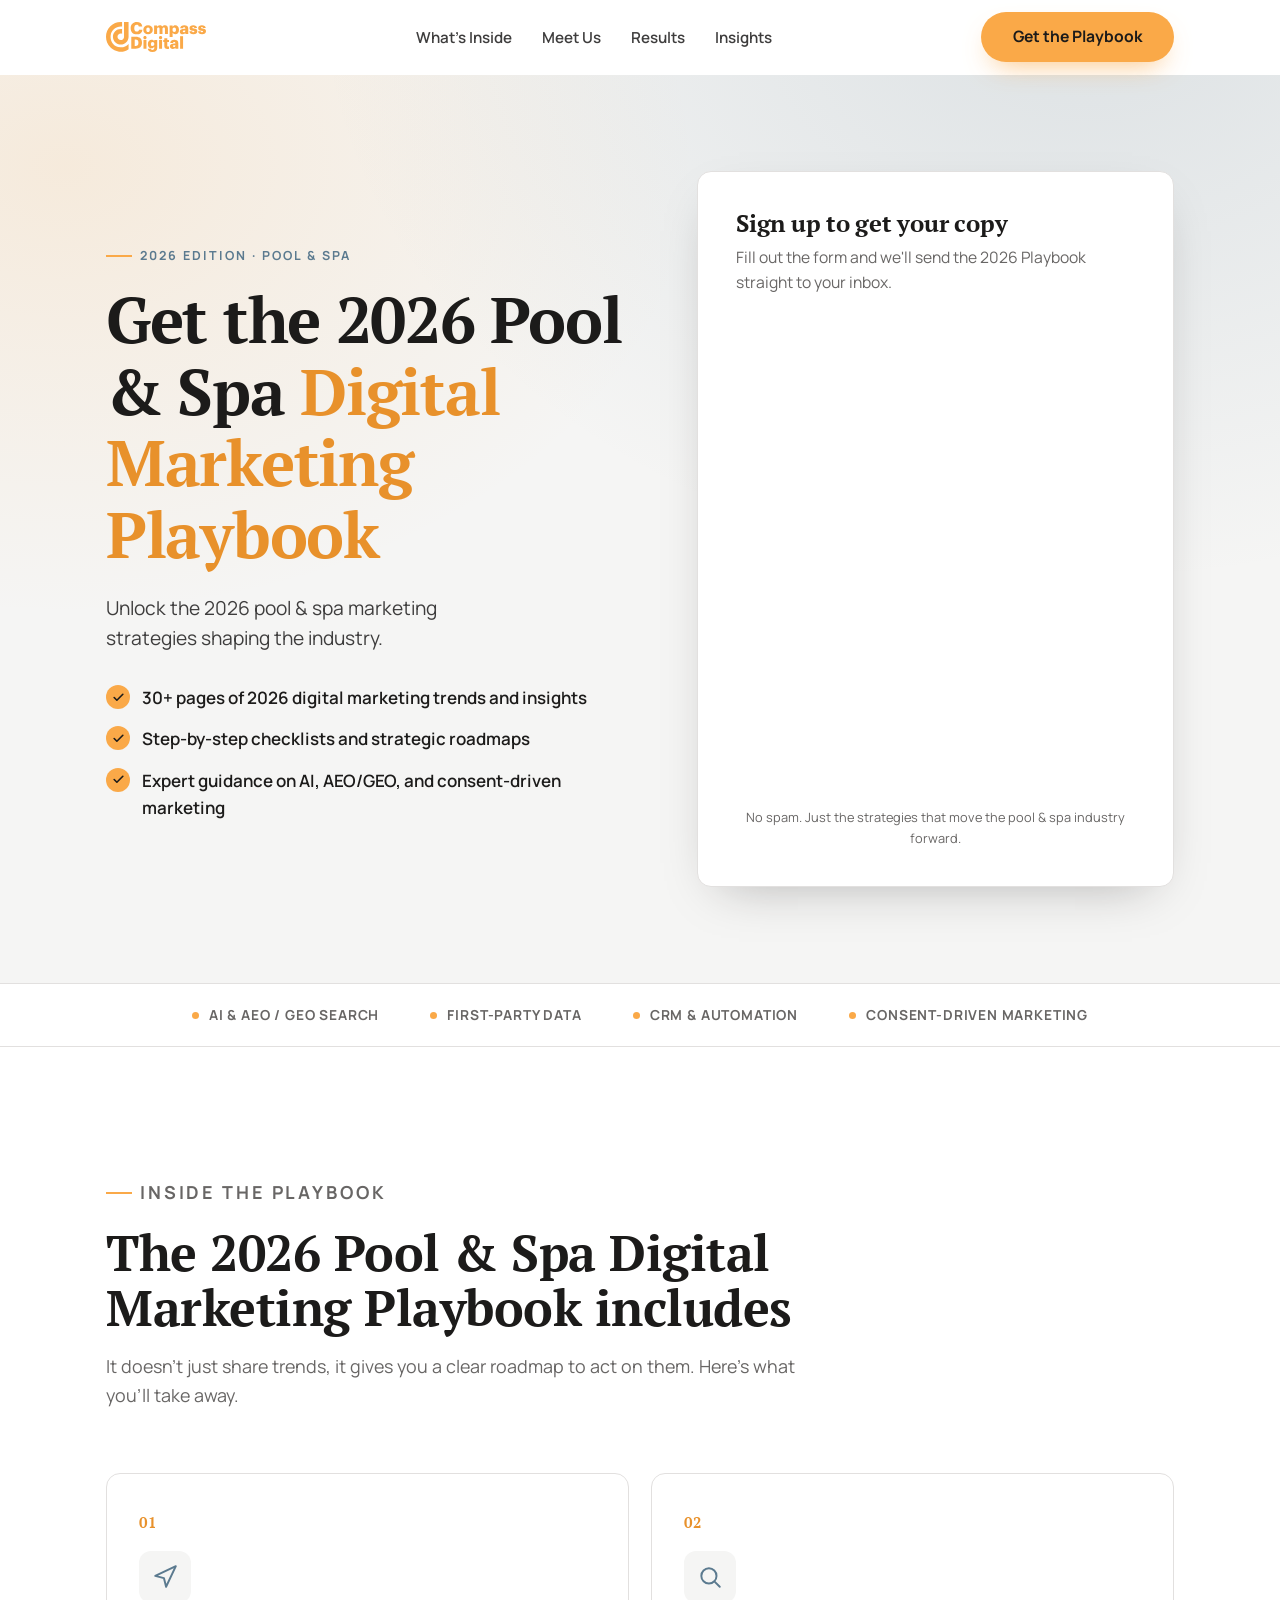
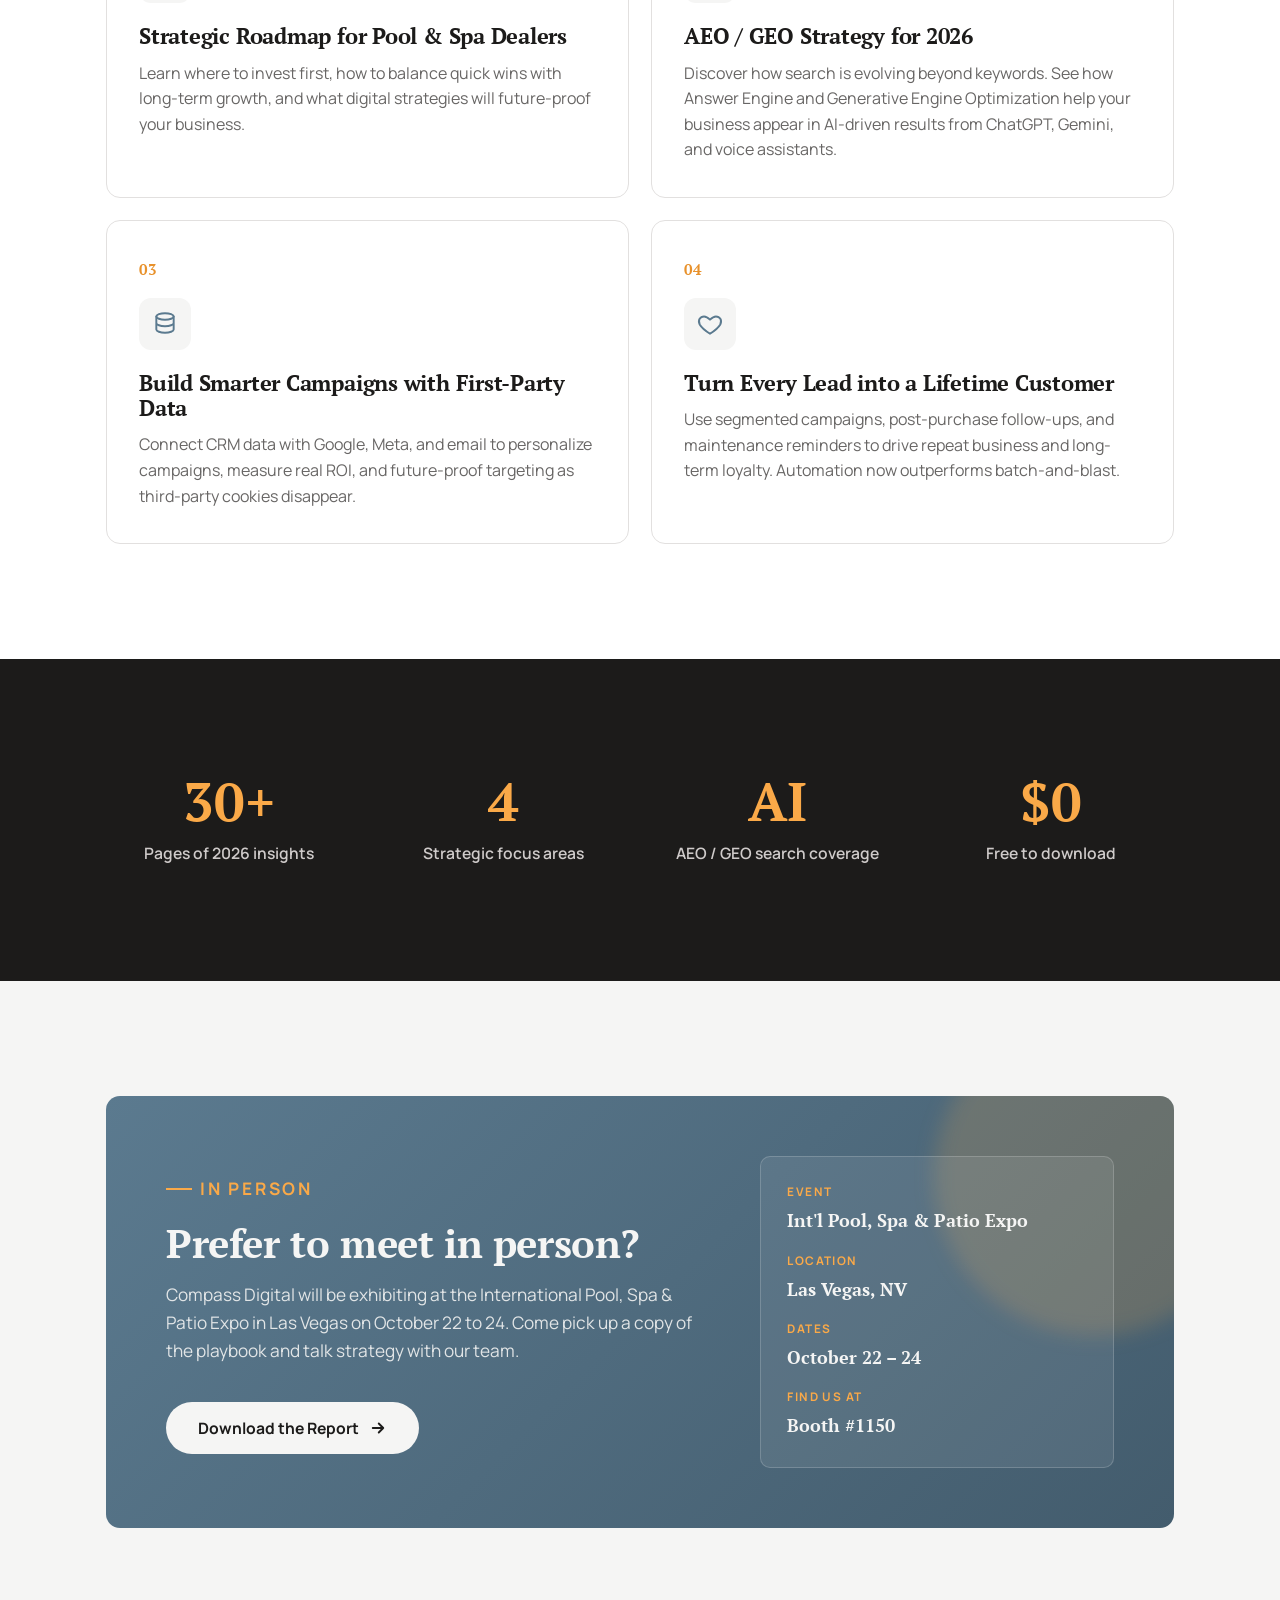
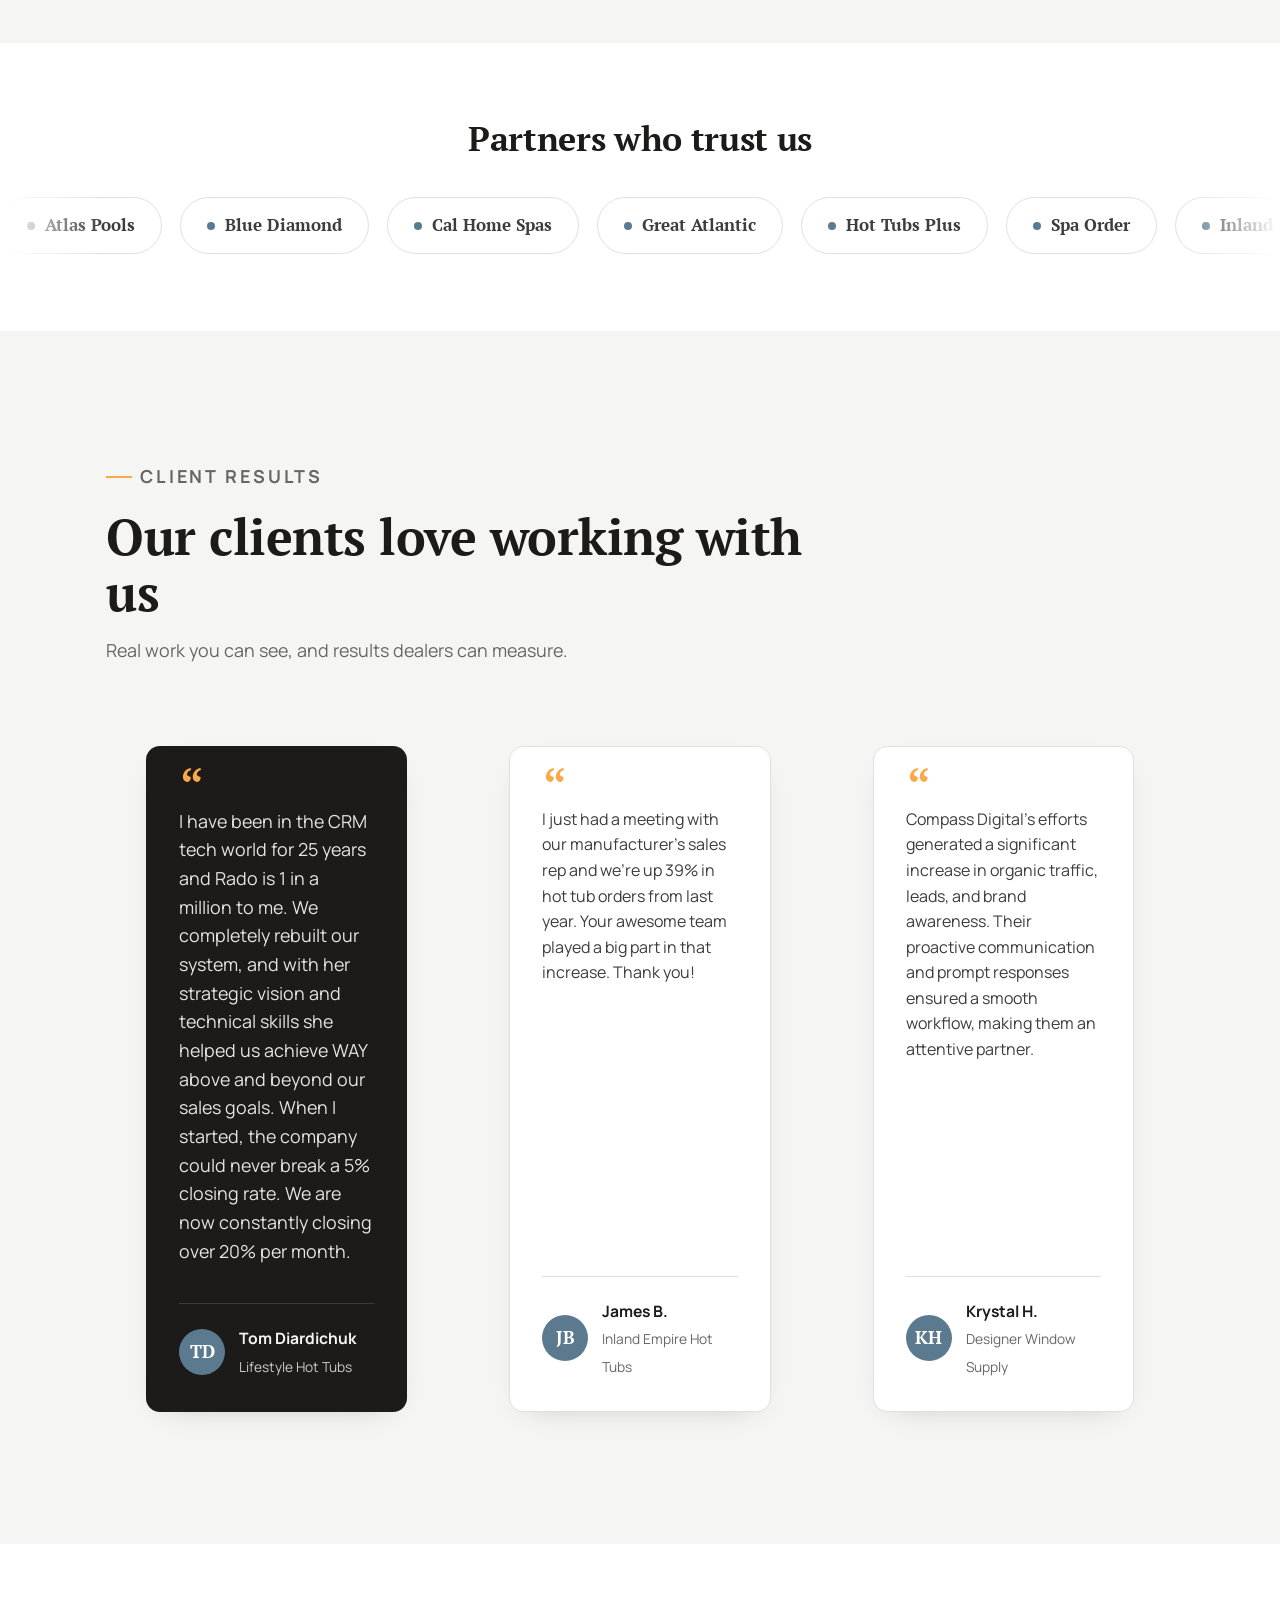
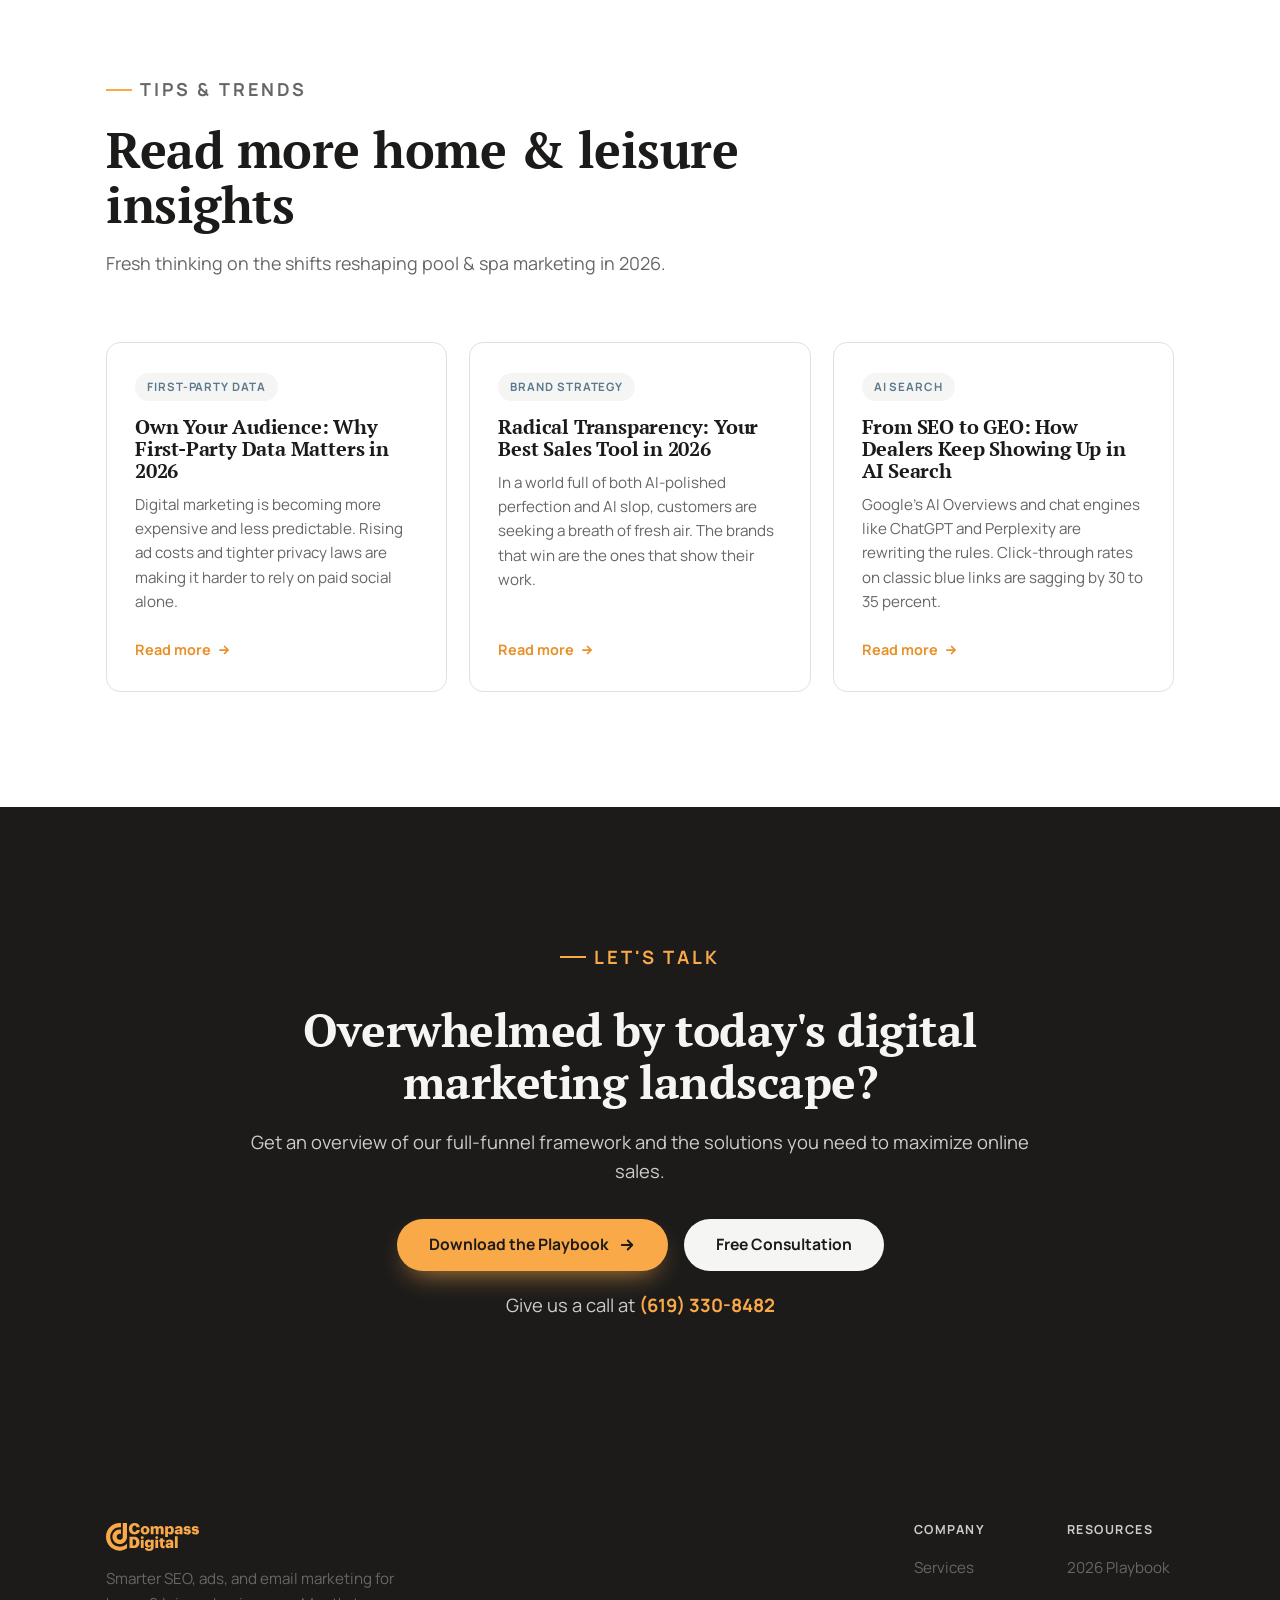
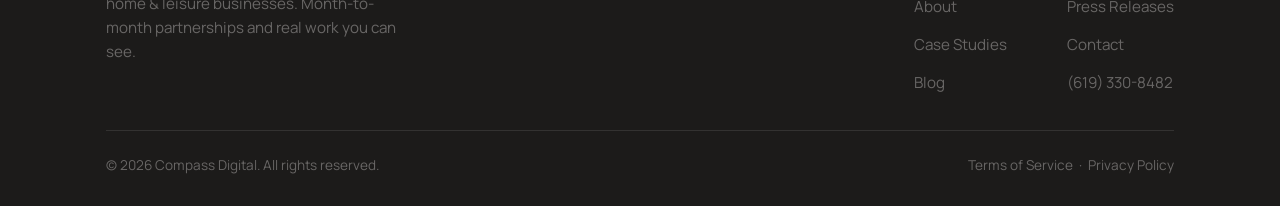
==== public/index.html @ 9ad9f1e6 "Configure Cloudflare Workers deploy" ====
<!DOCTYPE html>
<html lang="en">
<head>
  <meta charset="UTF-8" />
  <meta name="viewport" content="width=device-width, initial-scale=1.0" />
  <title>2026 Pool &amp; Spa Digital Marketing Playbook | Compass Digital</title>
  <meta name="description" content="Get the 2026 Pool & Spa Digital Marketing Playbook from Compass Digital. 30+ pages on AI search (AEO/GEO), first-party data, CRM automation, and the strategies shaping the industry." />
  <meta name="theme-color" content="#faa948" />

  <!-- Open Graph -->
  <meta property="og:type" content="website" />
  <meta property="og:title" content="2026 Pool & Spa Digital Marketing Playbook | Compass Digital" />
  <meta property="og:description" content="Unlock the 2026 pool & spa marketing strategies shaping the industry. 30+ pages of trends, checklists, and roadmaps." />
  <meta property="og:image" content="assets/img/favicon.png" />

  <link rel="icon" type="image/png" href="assets/img/favicon.png" />

  <!-- Fonts (matches getcompassdigital.com) -->
  <link rel="preconnect" href="https://fonts.googleapis.com" />
  <link rel="preconnect" href="https://fonts.gstatic.com" crossorigin />
  <link href="https://fonts.googleapis.com/css2?family=Manrope:wght@400;600;700&family=PT+Serif:wght@400;700&display=swap" rel="stylesheet" />

  <link rel="stylesheet" href="assets/css/styles.css" />
</head>
<body>
  <!-- ============ HEADER ============ -->
  <header class="site-header" id="siteHeader">
    <div class="container">
      <nav class="nav" id="nav">
        <a class="nav__logo" href="https://getcompassdigital.com/" aria-label="Compass Digital home">
          <img src="assets/img/logo_gold.svg" alt="Compass Digital" />
        </a>
        <ul class="nav__links">
          <li><a href="#inside">What's Inside</a></li>
          <li><a href="#expo">Meet Us</a></li>
          <li><a href="#results">Results</a></li>
          <li><a href="#insights">Insights</a></li>
        </ul>
        <div class="nav__cta">
          <a href="#playbookSignup" class="btn btn--primary">Get the Playbook</a>
          <button class="nav__toggle" id="navToggle" aria-label="Toggle menu" aria-expanded="false">
            <span></span><span></span><span></span>
          </button>
        </div>
      </nav>
    </div>
  </header>

  <main>
    <!-- ============ HERO ============ -->
    <section class="hero" id="get">
      <div class="container">
        <div class="hero__grid">
          <div class="hero__copy reveal">
            <p class="eyebrow">2026 Edition &middot; Pool &amp; Spa</p>
            <h1>Get the 2026 Pool &amp; Spa <span class="accent">Digital Marketing Playbook</span></h1>
            <p class="hero__lead">Unlock the 2026 pool &amp; spa marketing strategies shaping the industry.</p>
            <ul class="hero__features">
              <li>
                <span class="tick" aria-hidden="true">
                  <svg viewBox="0 0 24 24" fill="none" stroke="currentColor" stroke-width="3" stroke-linecap="round" stroke-linejoin="round"><path d="M20 6 9 17l-5-5"/></svg>
                </span>
                <span>30+ pages of 2026 digital marketing trends and insights</span>
              </li>
              <li>
                <span class="tick" aria-hidden="true">
                  <svg viewBox="0 0 24 24" fill="none" stroke="currentColor" stroke-width="3" stroke-linecap="round" stroke-linejoin="round"><path d="M20 6 9 17l-5-5"/></svg>
                </span>
                <span>Step-by-step checklists and strategic roadmaps</span>
              </li>
              <li>
                <span class="tick" aria-hidden="true">
                  <svg viewBox="0 0 24 24" fill="none" stroke="currentColor" stroke-width="3" stroke-linecap="round" stroke-linejoin="round"><path d="M20 6 9 17l-5-5"/></svg>
                </span>
                <span>Expert guidance on AI, AEO/GEO, and consent-driven marketing</span>
              </li>
            </ul>
            <div class="hero__actions">
              <a href="#playbookSignup" class="btn btn--primary">
                Get the Free Playbook
                <svg width="18" height="18" viewBox="0 0 24 24" fill="none" stroke="currentColor" stroke-width="2.5" stroke-linecap="round" stroke-linejoin="round"><path d="M5 12h14M13 6l6 6-6 6"/></svg>
              </a>
              <span>Free download &middot; 30+ pages</span>
            </div>
          </div>

          <!-- Form card -->
          <div class="form-card reveal" id="playbookSignup">
            <div class="form-body">
              <div class="form-card__head">
                <h2>Sign up to get your copy</h2>
                <p>Fill out the form and we'll send the 2026 Playbook straight to your inbox.</p>
              </div>
              <div class="playbook-form-embed">
                <iframe
                  class="playbook-form-frame"
                  src="https://getcompassdigital.com/playbook-form/?nowprocket=1"
                  title="Access the 2026 Pool and Spa Digital Marketing Playbook"
                  loading="lazy"
                  referrerpolicy="strict-origin-when-cross-origin"
                ></iframe>
                <p class="form-note">No spam. Just the strategies that move the pool &amp; spa industry forward.</p>
              </div>
            </div>
          </div>
        </div>
      </div>
    </section>

    <!-- ============ TRUST BAR ============ -->
    <div class="trustbar">
      <div class="container">
        <div class="trustbar__inner">
          <span><i class="dot"></i> AI &amp; AEO / GEO Search</span>
          <span><i class="dot"></i> First-Party Data</span>
          <span><i class="dot"></i> CRM &amp; Automation</span>
          <span><i class="dot"></i> Consent-Driven Marketing</span>
        </div>
      </div>
    </div>

    <!-- ============ WHAT'S INSIDE ============ -->
    <section class="section" id="inside">
      <div class="container">
        <div class="section-head reveal">
          <p class="eyebrow">Inside the Playbook</p>
          <h2>The 2026 Pool &amp; Spa Digital Marketing Playbook includes</h2>
          <p>It doesn't just share trends, it gives you a clear roadmap to act on them. Here's what you'll take away.</p>
        </div>

        <div class="cards">
          <article class="card reveal">
            <span class="card__num">01</span>
            <div class="card__icon" aria-hidden="true">
              <svg viewBox="0 0 24 24" fill="none" stroke="currentColor" stroke-width="1.8" stroke-linecap="round" stroke-linejoin="round"><path d="M3 11l19-9-9 19-2-8-8-2z"/></svg>
            </div>
            <h3>Strategic Roadmap for Pool &amp; Spa Dealers</h3>
            <p>Learn where to invest first, how to balance quick wins with long-term growth, and what digital strategies will future-proof your business.</p>
          </article>

          <article class="card reveal">
            <span class="card__num">02</span>
            <div class="card__icon" aria-hidden="true">
              <svg viewBox="0 0 24 24" fill="none" stroke="currentColor" stroke-width="1.8" stroke-linecap="round" stroke-linejoin="round"><circle cx="11" cy="11" r="7"/><path d="M21 21l-4.3-4.3"/></svg>
            </div>
            <h3>AEO / GEO Strategy for 2026</h3>
            <p>Discover how search is evolving beyond keywords. See how Answer Engine and Generative Engine Optimization help your business appear in AI-driven results from ChatGPT, Gemini, and voice assistants.</p>
          </article>

          <article class="card reveal">
            <span class="card__num">03</span>
            <div class="card__icon" aria-hidden="true">
              <svg viewBox="0 0 24 24" fill="none" stroke="currentColor" stroke-width="1.8" stroke-linecap="round" stroke-linejoin="round"><ellipse cx="12" cy="5" rx="8" ry="3"/><path d="M4 5v6c0 1.7 3.6 3 8 3s8-1.3 8-3V5M4 11v6c0 1.7 3.6 3 8 3s8-1.3 8-3v-6"/></svg>
            </div>
            <h3>Build Smarter Campaigns with First-Party Data</h3>
            <p>Connect CRM data with Google, Meta, and email to personalize campaigns, measure real ROI, and future-proof targeting as third-party cookies disappear.</p>
          </article>

          <article class="card reveal">
            <span class="card__num">04</span>
            <div class="card__icon" aria-hidden="true">
              <svg viewBox="0 0 24 24" fill="none" stroke="currentColor" stroke-width="1.8" stroke-linecap="round" stroke-linejoin="round"><path d="M12 21s-7-4.3-9.5-8.5C.5 8.5 3 5 6.5 5 9 5 12 8 12 8s3-3 5.5-3C21 5 23.5 8.5 21.5 12.5 19 16.7 12 21 12 21z"/></svg>
            </div>
            <h3>Turn Every Lead into a Lifetime Customer</h3>
            <p>Use segmented campaigns, post-purchase follow-ups, and maintenance reminders to drive repeat business and long-term loyalty. Automation now outperforms batch-and-blast.</p>
          </article>
        </div>
      </div>
    </section>

    <!-- ============ STATS ============ -->
    <section class="section section--ink">
      <div class="container">
        <div class="stats">
          <div class="stat reveal">
            <div class="stat__num">30+</div>
            <div class="stat__label">Pages of 2026 insights</div>
          </div>
          <div class="stat reveal">
            <div class="stat__num">4</div>
            <div class="stat__label">Strategic focus areas</div>
          </div>
          <div class="stat reveal">
            <div class="stat__num">AI</div>
            <div class="stat__label">AEO / GEO search coverage</div>
          </div>
          <div class="stat reveal">
            <div class="stat__num">$0</div>
            <div class="stat__label">Free to download</div>
          </div>
        </div>
      </div>
    </section>

    <!-- ============ EXPO / MEET IN PERSON ============ -->
    <section class="section section--cream" id="expo">
      <div class="container">
        <div class="expo reveal">
          <div class="expo__body">
            <p class="eyebrow" style="color: var(--orange);">In Person</p>
            <h2>Prefer to meet in person?</h2>
            <p>Compass Digital will be exhibiting at the International Pool, Spa &amp; Patio Expo in Las Vegas on October 22 to 24. Come pick up a copy of the playbook and talk strategy with our team.</p>
            <a href="#playbookSignup" class="btn btn--light" style="margin-top: 22px;">
              Download the Report
              <svg width="18" height="18" viewBox="0 0 24 24" fill="none" stroke="currentColor" stroke-width="2.5" stroke-linecap="round" stroke-linejoin="round"><path d="M5 12h14M13 6l6 6-6 6"/></svg>
            </a>
          </div>
          <div class="expo__meta">
            <dl>
              <div>
                <dt>Event</dt>
                <dd>Int'l Pool, Spa &amp; Patio Expo</dd>
              </div>
              <div>
                <dt>Location</dt>
                <dd>Las Vegas, NV</dd>
              </div>
              <div>
                <dt>Dates</dt>
                <dd>October 22 &ndash; 24</dd>
              </div>
              <div>
                <dt>Find us at</dt>
                <dd>Booth #1150</dd>
              </div>
            </dl>
          </div>
        </div>
      </div>
    </section>

    <!-- ============ PARTNERS ============ -->
    <section class="section" style="padding-block: clamp(48px, 6vw, 80px);">
      <div class="container">
        <div class="section-head reveal" style="text-align:center; margin-inline:auto; margin-bottom: 40px;">
          <h2 style="font-size: clamp(1.5rem, 3vw, 2.1rem);">Partners who trust us</h2>
        </div>
      </div>
      <div class="marquee reveal" aria-label="Partner companies">
        <div class="marquee__track">
          <!-- set 1 -->
          <span class="chip"><i class="dot"></i>Atlas Pools</span>
          <span class="chip"><i class="dot"></i>Blue Diamond</span>
          <span class="chip"><i class="dot"></i>Cal Home Spas</span>
          <span class="chip"><i class="dot"></i>Great Atlantic</span>
          <span class="chip"><i class="dot"></i>Hot Tubs Plus</span>
          <span class="chip"><i class="dot"></i>Spa Order</span>
          <span class="chip"><i class="dot"></i>Inland Empire Hot Tubs</span>
          <span class="chip"><i class="dot"></i>Viking Spas</span>
          <span class="chip"><i class="dot"></i>Lifestyle Hot Tubs</span>
          <span class="chip"><i class="dot"></i>Designer Window Supply</span>
          <!-- set 2 (duplicate for seamless loop) -->
          <span class="chip" aria-hidden="true"><i class="dot"></i>Atlas Pools</span>
          <span class="chip" aria-hidden="true"><i class="dot"></i>Blue Diamond</span>
          <span class="chip" aria-hidden="true"><i class="dot"></i>Cal Home Spas</span>
          <span class="chip" aria-hidden="true"><i class="dot"></i>Great Atlantic</span>
          <span class="chip" aria-hidden="true"><i class="dot"></i>Hot Tubs Plus</span>
          <span class="chip" aria-hidden="true"><i class="dot"></i>Spa Order</span>
          <span class="chip" aria-hidden="true"><i class="dot"></i>Inland Empire Hot Tubs</span>
          <span class="chip" aria-hidden="true"><i class="dot"></i>Viking Spas</span>
          <span class="chip" aria-hidden="true"><i class="dot"></i>Lifestyle Hot Tubs</span>
          <span class="chip" aria-hidden="true"><i class="dot"></i>Designer Window Supply</span>
        </div>
      </div>
    </section>

    <!-- ============ TESTIMONIALS ============ -->
    <section class="section section--cream" id="results">
      <div class="container">
        <div class="section-head reveal">
          <p class="eyebrow">Client Results</p>
          <h2>Our clients love working with us</h2>
          <p>Real work you can see, and results dealers can measure.</p>
        </div>

        <div class="quotes">
          <blockquote class="quote quote--feature reveal">
            <div class="quote__mark" aria-hidden="true">&ldquo;</div>
            <p>I have been in the CRM tech world for 25 years and Rado is 1 in a million to me. We completely rebuilt our system, and with her strategic vision and technical skills she helped us achieve WAY above and beyond our sales goals. When I started, the company could never break a 5% closing rate. We are now constantly closing over 20% per month.</p>
            <footer class="quote__who">
              <span class="quote__avatar" aria-hidden="true">TD</span>
              <span>
                <span class="quote__name">Tom Diardichuk</span><br />
                <span class="quote__co">Lifestyle Hot Tubs</span>
              </span>
            </footer>
          </blockquote>

          <blockquote class="quote reveal">
            <div class="quote__mark" aria-hidden="true">&ldquo;</div>
            <p>I just had a meeting with our manufacturer's sales rep and we're up 39% in hot tub orders from last year. Your awesome team played a big part in that increase. Thank you!</p>
            <footer class="quote__who">
              <span class="quote__avatar" aria-hidden="true">JB</span>
              <span>
                <span class="quote__name">James B.</span><br />
                <span class="quote__co">Inland Empire Hot Tubs</span>
              </span>
            </footer>
          </blockquote>

          <blockquote class="quote reveal">
            <div class="quote__mark" aria-hidden="true">&ldquo;</div>
            <p>Compass Digital's efforts generated a significant increase in organic traffic, leads, and brand awareness. Their proactive communication and prompt responses ensured a smooth workflow, making them an attentive partner.</p>
            <footer class="quote__who">
              <span class="quote__avatar" aria-hidden="true">KH</span>
              <span>
                <span class="quote__name">Krystal H.</span><br />
                <span class="quote__co">Designer Window Supply</span>
              </span>
            </footer>
          </blockquote>
        </div>
      </div>
    </section>

    <!-- ============ INSIGHTS / BLOG ============ -->
    <section class="section" id="insights">
      <div class="container">
        <div class="section-head reveal">
          <p class="eyebrow">Tips &amp; Trends</p>
          <h2>Read more home &amp; leisure insights</h2>
          <p>Fresh thinking on the shifts reshaping pool &amp; spa marketing in 2026.</p>
        </div>

        <div class="posts">
          <article class="post reveal">
            <span class="post__tag">First-Party Data</span>
            <h3>Own Your Audience: Why First-Party Data Matters in 2026</h3>
            <p>Digital marketing is becoming more expensive and less predictable. Rising ad costs and tighter privacy laws are making it harder to rely on paid social alone.</p>
            <a href="https://getcompassdigital.com/blog/" class="post__more">Read more <svg width="14" height="14" viewBox="0 0 24 24" fill="none" stroke="currentColor" stroke-width="3" stroke-linecap="round" stroke-linejoin="round"><path d="M5 12h14M13 6l6 6-6 6"/></svg></a>
          </article>

          <article class="post reveal">
            <span class="post__tag">Brand Strategy</span>
            <h3>Radical Transparency: Your Best Sales Tool in 2026</h3>
            <p>In a world full of both AI-polished perfection and AI slop, customers are seeking a breath of fresh air. The brands that win are the ones that show their work.</p>
            <a href="https://getcompassdigital.com/blog/" class="post__more">Read more <svg width="14" height="14" viewBox="0 0 24 24" fill="none" stroke="currentColor" stroke-width="3" stroke-linecap="round" stroke-linejoin="round"><path d="M5 12h14M13 6l6 6-6 6"/></svg></a>
          </article>

          <article class="post reveal">
            <span class="post__tag">AI Search</span>
            <h3>From SEO to GEO: How Dealers Keep Showing Up in AI Search</h3>
            <p>Google's AI Overviews and chat engines like ChatGPT and Perplexity are rewriting the rules. Click-through rates on classic blue links are sagging by 30 to 35 percent.</p>
            <a href="https://getcompassdigital.com/blog/" class="post__more">Read more <svg width="14" height="14" viewBox="0 0 24 24" fill="none" stroke="currentColor" stroke-width="3" stroke-linecap="round" stroke-linejoin="round"><path d="M5 12h14M13 6l6 6-6 6"/></svg></a>
          </article>
        </div>
      </div>
    </section>

    <!-- ============ FINAL CTA ============ -->
    <section class="section section--ink final">
      <div class="container">
        <div class="final__inner reveal">
          <p class="eyebrow" style="justify-content:center;">Let's Talk</p>
          <h2>Overwhelmed by today's digital marketing landscape?</h2>
          <p>Get an overview of our full-funnel framework and the solutions you need to maximize online sales.</p>
          <div class="final__actions">
            <a href="#playbookSignup" class="btn btn--primary">
              Download the Playbook
              <svg width="18" height="18" viewBox="0 0 24 24" fill="none" stroke="currentColor" stroke-width="2.5" stroke-linecap="round" stroke-linejoin="round"><path d="M5 12h14M13 6l6 6-6 6"/></svg>
            </a>
            <a href="https://getcompassdigital.com/contact/" class="btn btn--light">Free Consultation</a>
          </div>
          <p class="final__phone">Give us a call at <a href="tel:6193308482">(619) 330-8482</a></p>
        </div>
      </div>
    </section>
  </main>

  <!-- ============ FOOTER ============ -->
  <footer class="footer">
    <div class="container">
      <div class="footer__top">
        <div class="footer__brand">
          <img src="assets/img/logo_gold.svg" alt="Compass Digital" />
          <p>Smarter SEO, ads, and email marketing for home &amp; leisure businesses. Month-to-month partnerships and real work you can see.</p>
        </div>
        <div class="footer__nav">
          <div class="footer__col">
            <h4>Company</h4>
            <ul>
              <li><a href="https://getcompassdigital.com/services/">Services</a></li>
              <li><a href="https://getcompassdigital.com/about/">About</a></li>
              <li><a href="https://getcompassdigital.com/case-studies/">Case Studies</a></li>
              <li><a href="https://getcompassdigital.com/blog/">Blog</a></li>
            </ul>
          </div>
          <div class="footer__col">
            <h4>Resources</h4>
            <ul>
              <li><a href="#get">2026 Playbook</a></li>
              <li><a href="https://getcompassdigital.com/press-releases/">Press Releases</a></li>
              <li><a href="https://getcompassdigital.com/contact/">Contact</a></li>
              <li><a href="tel:6193308482">(619) 330-8482</a></li>
            </ul>
          </div>
        </div>
      </div>
      <div class="footer__bottom">
        <span>&copy; 2026 Compass Digital. All rights reserved.</span>
        <span>
          <a href="https://getcompassdigital.com/terms-of-service/">Terms of Service</a>
          &nbsp;&middot;&nbsp;
          <a href="https://getcompassdigital.com/privacy-policy/">Privacy Policy</a>
        </span>
      </div>
    </div>
  </footer>

  <a class="mobile-sticky-cta is-hidden" id="mobileStickyCta" href="#playbookSignup" aria-label="Get the free 2026 Pool and Spa Digital Marketing Playbook">
    <span>Get the free playbook</span>
    <small>30+ pages of 2026 insights</small>
  </a>

  <script src="assets/js/main.js"></script>
</body>
</html>
---- public/assets/css/styles.css ----
/* ============================================================
   Compass Digital — 2026 Pool & Spa Digital Marketing Playbook
   Design system mirrors getcompassdigital.com homepage:
   PT Serif headings, Manrope body, brand palette.
   ============================================================ */

:root {
  /* Brand palette */
  --orange: #faa948;
  --orange-dark: #e8912b;
  --slate: #5b7a8f;
  --slate-dark: #435c6d;
  --ink: #1c1b1a;
  --ink-soft: #3e3d3d;
  --muted: #686665;
  --cream: #f5f5f4;
  --gray: #cfcbca;
  --line: #e2e0df;
  --white: #ffffff;

  /* Type */
  --serif: "PT Serif", Georgia, serif;
  --sans: "Manrope", -apple-system, BlinkMacSystemFont, "Segoe UI", sans-serif;

  /* Layout */
  --maxw: 1180px;
  --gutter: clamp(20px, 5vw, 56px);
  --radius: 14px;
  --radius-sm: 10px;
  --shadow: 0 18px 50px -24px rgba(28, 27, 26, 0.35);
  --shadow-soft: 0 10px 30px -20px rgba(28, 27, 26, 0.30);
  --ease: cubic-bezier(0.22, 1, 0.36, 1);
}

*,
*::before,
*::after {
  box-sizing: border-box;
}

html {
  scroll-behavior: smooth;
  -webkit-text-size-adjust: 100%;
}

body {
  margin: 0;
  font-family: var(--sans);
  color: var(--ink);
  background: var(--white);
  line-height: 1.6;
  font-size: 17px;
  -webkit-font-smoothing: antialiased;
  text-rendering: optimizeLegibility;
}

img {
  max-width: 100%;
  display: block;
}

a {
  color: inherit;
  text-decoration: none;
}

h1,
h2,
h3,
h4 {
  font-family: var(--serif);
  font-weight: 700;
  line-height: 1.12;
  margin: 0;
  letter-spacing: -0.01em;
}

p {
  margin: 0 0 1rem;
}

/* ---------- Layout helpers ---------- */
.container {
  width: 100%;
  max-width: var(--maxw);
  margin-inline: auto;
  padding-inline: var(--gutter);
}

.section {
  padding-block: clamp(64px, 9vw, 120px);
}

.section--cream {
  background: var(--cream);
}

.section--ink {
  background: var(--ink);
  color: var(--cream);
}

.eyebrow {
  display: inline-flex;
  align-items: center;
  gap: 8px;
  font-family: var(--sans);
  font-weight: 700;
  font-size: 0.78rem;
  letter-spacing: 0.16em;
  text-transform: uppercase;
  color: var(--slate);
  margin: 0 0 18px;
}

.eyebrow::before {
  content: "";
  width: 26px;
  height: 2px;
  background: var(--orange);
}

.section--ink .eyebrow {
  color: var(--orange);
}

.section-head {
  max-width: 720px;
  margin-bottom: clamp(40px, 5vw, 64px);
}

.section-head h2 {
  font-size: clamp(2rem, 4.2vw, 3.1rem);
}

.section-head p {
  color: var(--muted);
  font-size: 1.12rem;
  margin-top: 16px;
}

.section--ink .section-head p {
  color: var(--gray);
}

/* ---------- Buttons ---------- */
.btn {
  display: inline-flex;
  align-items: center;
  gap: 10px;
  font-family: var(--sans);
  font-weight: 700;
  font-size: 0.98rem;
  padding: 15px 30px;
  border-radius: 999px;
  border: 2px solid transparent;
  cursor: pointer;
  transition: transform 0.25s var(--ease), background 0.25s var(--ease),
    color 0.25s var(--ease), box-shadow 0.25s var(--ease);
  line-height: 1;
}

.btn svg {
  transition: transform 0.25s var(--ease);
}

.btn:hover svg {
  transform: translateX(4px);
}

.btn--primary {
  background: var(--orange);
  color: var(--ink);
  box-shadow: 0 12px 28px -12px rgba(250, 169, 72, 0.8);
}

.btn--primary:hover {
  background: var(--orange-dark);
  transform: translateY(-2px);
}

.btn--ghost {
  background: transparent;
  color: var(--ink);
  border-color: var(--gray);
}

.btn--ghost:hover {
  border-color: var(--ink);
  transform: translateY(-2px);
}

.btn--light {
  background: var(--cream);
  color: var(--ink);
}

.btn--light:hover {
  background: var(--white);
  transform: translateY(-2px);
}

.btn--block {
  width: 100%;
  justify-content: center;
}

/* ---------- Header ---------- */
.site-header {
  position: sticky;
  top: 0;
  z-index: 50;
  background: rgba(255, 255, 255, 0.86);
  backdrop-filter: saturate(180%) blur(12px);
  border-bottom: 1px solid transparent;
  transition: border-color 0.3s var(--ease), box-shadow 0.3s var(--ease);
}

.site-header.is-stuck {
  border-color: var(--line);
  box-shadow: 0 6px 24px -20px rgba(28, 27, 26, 0.5);
}

.nav {
  display: flex;
  align-items: center;
  justify-content: space-between;
  gap: 24px;
  height: 74px;
}

.nav__logo img {
  height: 30px;
  width: auto;
}

.nav__links {
  display: flex;
  align-items: center;
  gap: 30px;
  list-style: none;
  margin: 0;
  padding: 0;
}

.nav__links a {
  font-weight: 600;
  font-size: 0.95rem;
  color: var(--ink-soft);
  transition: color 0.2s var(--ease);
}

.nav__links a:hover {
  color: var(--orange-dark);
}

.nav__cta {
  display: flex;
  align-items: center;
  gap: 14px;
}

.nav__toggle {
  display: none;
  background: none;
  border: 0;
  cursor: pointer;
  padding: 8px;
}

.nav__toggle span {
  display: block;
  width: 24px;
  height: 2px;
  background: var(--ink);
  margin: 5px 0;
  transition: transform 0.3s var(--ease), opacity 0.3s var(--ease);
}

/* ---------- Hero ---------- */
.hero {
  position: relative;
  overflow: hidden;
  background: radial-gradient(
      110% 120% at 85% -10%,
      rgba(91, 122, 143, 0.16),
      transparent 55%
    ),
    radial-gradient(
      90% 90% at 5% 10%,
      rgba(250, 169, 72, 0.14),
      transparent 55%
    ),
    var(--cream);
}

.hero__grid {
  display: grid;
  grid-template-columns: 1.05fr 0.95fr;
  gap: clamp(40px, 5vw, 72px);
  align-items: center;
  padding-block: clamp(56px, 8vw, 96px);
}

.hero h1 {
  font-size: clamp(2.5rem, 5.4vw, 4rem);
  letter-spacing: -0.02em;
}

.hero h1 .accent {
  color: var(--orange-dark);
}

.hero__lead {
  font-size: 1.2rem;
  color: var(--ink-soft);
  max-width: 34ch;
  margin-top: 22px;
}

.hero__features {
  list-style: none;
  margin: 30px 0 0;
  padding: 0;
  display: grid;
  gap: 14px;
}

.hero__features li {
  display: flex;
  align-items: flex-start;
  gap: 12px;
  font-weight: 600;
  color: var(--ink);
}

.hero__features .tick {
  flex: none;
  width: 24px;
  height: 24px;
  border-radius: 50%;
  background: var(--orange);
  color: var(--ink);
  display: grid;
  place-items: center;
  margin-top: 1px;
}

.hero__features .tick svg {
  width: 13px;
  height: 13px;
}

.hero__actions {
  display: none;
}

/* ---------- Form card ---------- */
.form-card {
  scroll-margin-top: 96px;
  background: var(--white);
  border: 1px solid var(--line);
  border-radius: var(--radius);
  padding: clamp(26px, 3vw, 38px);
  box-shadow: var(--shadow);
}

.form-card__head {
  margin-bottom: 22px;
}

.form-card__head h2 {
  font-size: 1.5rem;
}

.form-card__head p {
  color: var(--muted);
  font-size: 0.98rem;
  margin: 8px 0 0;
}

.playbook-form-embed {
  margin-top: 2px;
}

.playbook-form-frame {
  width: 100%;
  height: 480px;
  display: block;
  border: 0;
  background: transparent;
}

.form-note {
  font-size: 0.8rem;
  color: var(--muted);
  margin: 10px 0 0;
  text-align: center;
}

/* ---------- Trust bar ---------- */
.trustbar {
  border-top: 1px solid var(--line);
  border-bottom: 1px solid var(--line);
  background: var(--white);
  padding-block: 20px;
}

.trustbar__inner {
  display: flex;
  align-items: center;
  justify-content: center;
  gap: clamp(20px, 4vw, 54px);
  flex-wrap: wrap;
  font-weight: 700;
  font-size: 0.86rem;
  letter-spacing: 0.06em;
  text-transform: uppercase;
  color: var(--muted);
}

.trustbar__inner span {
  display: inline-flex;
  align-items: center;
  gap: 10px;
}

.trustbar__inner .dot {
  width: 7px;
  height: 7px;
  border-radius: 50%;
  background: var(--orange);
}

/* ---------- Inside cards ---------- */
.cards {
  display: grid;
  grid-template-columns: repeat(2, 1fr);
  gap: 22px;
}

.card {
  position: relative;
  background: var(--white);
  border: 1px solid var(--line);
  border-radius: var(--radius);
  padding: 34px 32px;
  transition: transform 0.3s var(--ease), box-shadow 0.3s var(--ease),
    border-color 0.3s var(--ease);
  overflow: hidden;
}

.card::before {
  content: "";
  position: absolute;
  inset: 0 0 auto 0;
  height: 4px;
  background: linear-gradient(90deg, var(--orange), var(--slate));
  transform: scaleX(0);
  transform-origin: left;
  transition: transform 0.4s var(--ease);
}

.card:hover {
  transform: translateY(-4px);
  box-shadow: var(--shadow);
  border-color: transparent;
}

.card:hover::before {
  transform: scaleX(1);
}

.card__num {
  font-family: var(--serif);
  font-size: 0.95rem;
  font-weight: 700;
  color: var(--orange-dark);
  letter-spacing: 0.05em;
}

.card__icon {
  width: 52px;
  height: 52px;
  border-radius: 12px;
  background: var(--cream);
  color: var(--slate);
  display: grid;
  place-items: center;
  margin: 16px 0 20px;
}

.card__icon svg {
  width: 26px;
  height: 26px;
}

.card h3 {
  font-size: 1.4rem;
  margin-bottom: 12px;
}

.card p {
  color: var(--muted);
  font-size: 1rem;
  margin: 0;
}

/* ---------- Stats ---------- */
.stats {
  display: grid;
  grid-template-columns: repeat(4, 1fr);
  gap: 28px;
  text-align: center;
}

.stat__num {
  font-family: var(--serif);
  font-weight: 700;
  font-size: clamp(2.4rem, 5vw, 3.4rem);
  line-height: 1;
  color: var(--orange);
}

.stat__label {
  margin-top: 12px;
  color: var(--gray);
  font-weight: 600;
  font-size: 0.98rem;
}

/* ---------- Expo / meet section ---------- */
.expo {
  display: grid;
  grid-template-columns: 1.2fr 0.8fr;
  align-items: center;
  gap: clamp(30px, 5vw, 64px);
  background: linear-gradient(135deg, var(--slate), var(--slate-dark));
  color: var(--cream);
  border-radius: var(--radius);
  padding: clamp(34px, 5vw, 60px);
  overflow: hidden;
  position: relative;
}

.expo::after {
  content: "";
  position: absolute;
  right: -80px;
  top: -80px;
  width: 320px;
  height: 320px;
  border-radius: 50%;
  background: rgba(250, 169, 72, 0.18);
  filter: blur(10px);
}

.expo__body {
  position: relative;
  z-index: 1;
}

.expo h2 {
  font-size: clamp(1.7rem, 3.4vw, 2.5rem);
  margin-bottom: 16px;
}

.expo p {
  color: rgba(245, 245, 244, 0.88);
  font-size: 1.08rem;
  max-width: 52ch;
}

.expo__meta {
  position: relative;
  z-index: 1;
  background: rgba(255, 255, 255, 0.08);
  border: 1px solid rgba(255, 255, 255, 0.18);
  border-radius: var(--radius-sm);
  padding: 26px;
}

.expo__meta dl {
  margin: 0;
  display: grid;
  gap: 16px;
}

.expo__meta dt {
  font-size: 0.74rem;
  text-transform: uppercase;
  letter-spacing: 0.12em;
  color: var(--orange);
  font-weight: 700;
}

.expo__meta dd {
  margin: 4px 0 0;
  font-family: var(--serif);
  font-size: 1.15rem;
  font-weight: 700;
}

/* ---------- Partners marquee ---------- */
.marquee {
  overflow: hidden;
  -webkit-mask-image: linear-gradient(
    90deg,
    transparent,
    #000 8%,
    #000 92%,
    transparent
  );
  mask-image: linear-gradient(
    90deg,
    transparent,
    #000 8%,
    #000 92%,
    transparent
  );
}

.marquee__track {
  display: flex;
  gap: 18px;
  width: max-content;
  animation: scroll 42s linear infinite;
}

.marquee:hover .marquee__track {
  animation-play-state: paused;
}

.chip {
  flex: none;
  display: inline-flex;
  align-items: center;
  gap: 10px;
  padding: 14px 26px;
  background: var(--white);
  border: 1px solid var(--line);
  border-radius: 999px;
  font-family: var(--serif);
  font-weight: 700;
  font-size: 1.05rem;
  color: var(--ink-soft);
  white-space: nowrap;
}

.chip .dot {
  width: 8px;
  height: 8px;
  border-radius: 50%;
  background: var(--slate);
}

@keyframes scroll {
  to {
    transform: translateX(calc(-50% - 9px));
  }
}

/* ---------- Testimonials ---------- */
.quotes {
  display: grid;
  grid-template-columns: repeat(3, minmax(0, 1fr));
  gap: 22px;
}

.quote {
  background: var(--white);
  border: 1px solid var(--line);
  border-radius: var(--radius);
  padding: 32px;
  display: flex;
  flex-direction: column;
  box-shadow: var(--shadow-soft);
}

.quote__mark {
  font-family: var(--serif);
  font-size: 3.4rem;
  line-height: 0.5;
  color: var(--orange);
  height: 28px;
}

.quote p {
  color: var(--ink-soft);
  font-size: 1rem;
  flex: 1;
}

.quote--feature {
  background: var(--ink);
  color: var(--cream);
  border-color: transparent;
}

.quote--feature p {
  color: rgba(245, 245, 244, 0.92);
  font-size: 1.12rem;
}

.quote__who {
  display: flex;
  align-items: center;
  gap: 14px;
  margin-top: 22px;
  padding-top: 20px;
  border-top: 1px solid var(--line);
}

.quote--feature .quote__who {
  border-top-color: rgba(255, 255, 255, 0.14);
}

.quote__avatar {
  flex: none;
  width: 46px;
  height: 46px;
  border-radius: 50%;
  background: var(--slate);
  color: var(--white);
  display: grid;
  place-items: center;
  font-family: var(--serif);
  font-weight: 700;
  font-size: 1.1rem;
}

.quote__name {
  font-weight: 700;
  font-size: 0.98rem;
}

.quote__co {
  font-size: 0.86rem;
  color: var(--muted);
}

.quote--feature .quote__co {
  color: var(--gray);
}

/* ---------- Blog ---------- */
.posts {
  display: grid;
  grid-template-columns: repeat(3, 1fr);
  gap: 22px;
}

.post {
  background: var(--white);
  border: 1px solid var(--line);
  border-radius: var(--radius);
  padding: 30px 28px;
  transition: transform 0.3s var(--ease), box-shadow 0.3s var(--ease);
  display: flex;
  flex-direction: column;
}

.post:hover {
  transform: translateY(-4px);
  box-shadow: var(--shadow);
}

.post__tag {
  align-self: flex-start;
  font-size: 0.72rem;
  font-weight: 700;
  letter-spacing: 0.08em;
  text-transform: uppercase;
  color: var(--slate);
  background: var(--cream);
  padding: 5px 12px;
  border-radius: 999px;
  margin-bottom: 16px;
}

.post h3 {
  font-size: 1.22rem;
  margin-bottom: 10px;
}

.post p {
  color: var(--muted);
  font-size: 0.95rem;
  flex: 1;
}

.post__more {
  font-weight: 700;
  color: var(--orange-dark);
  font-size: 0.9rem;
  display: inline-flex;
  align-items: center;
  gap: 6px;
  margin-top: 8px;
}

.post__more svg {
  transition: transform 0.25s var(--ease);
}

.post:hover .post__more svg {
  transform: translateX(4px);
}

/* ---------- Final CTA ---------- */
.final {
  text-align: center;
}

.final__inner {
  max-width: 800px;
  margin-inline: auto;
}

.final h2 {
  font-size: clamp(1.8rem, 4vw, 2.9rem);
}

.final p {
  color: var(--gray);
  font-size: 1.15rem;
  margin: 20px 0 32px;
}

.final__actions {
  display: flex;
  gap: 16px;
  justify-content: center;
  flex-wrap: wrap;
}

.final__phone {
  margin-top: 26px;
  color: var(--gray);
  font-size: 0.98rem;
}

.final__phone a {
  color: var(--orange);
  font-weight: 700;
}

/* ---------- Footer ---------- */
.footer {
  background: var(--ink);
  color: var(--gray);
  padding-block: 56px 30px;
}

.footer__top {
  display: flex;
  justify-content: space-between;
  align-items: flex-start;
  gap: 40px;
  flex-wrap: wrap;
  padding-bottom: 34px;
  border-bottom: 1px solid rgba(255, 255, 255, 0.1);
}

.footer__brand img {
  height: 28px;
  margin-bottom: 16px;
}

.footer__brand p {
  max-width: 34ch;
  font-size: 0.95rem;
  color: var(--muted);
}

.footer__nav {
  display: flex;
  gap: 60px;
  flex-wrap: wrap;
}

.footer__col h4 {
  font-family: var(--sans);
  font-size: 0.78rem;
  letter-spacing: 0.12em;
  text-transform: uppercase;
  color: var(--gray);
  margin-bottom: 16px;
}

.footer__col ul {
  list-style: none;
  margin: 0;
  padding: 0;
  display: grid;
  gap: 11px;
}

.footer__col a {
  color: var(--muted);
  font-size: 0.95rem;
  transition: color 0.2s var(--ease);
}

.footer__col a:hover {
  color: var(--orange);
}

.footer__bottom {
  display: flex;
  justify-content: space-between;
  align-items: center;
  gap: 16px;
  flex-wrap: wrap;
  padding-top: 24px;
  font-size: 0.85rem;
  color: var(--muted);
}

.footer__bottom a {
  color: var(--muted);
}

.footer__bottom a:hover {
  color: var(--gray);
}

/* ---------- Mobile sticky CTA ---------- */
.mobile-sticky-cta {
  display: none;
}

/* ---------- Reveal on scroll ---------- */
.reveal {
  opacity: 0;
  transform: translateY(26px);
  transition: opacity 0.7s var(--ease), transform 0.7s var(--ease);
}

.reveal.is-visible {
  opacity: 1;
  transform: none;
}

@media (prefers-reduced-motion: reduce) {
  .reveal {
    opacity: 1;
    transform: none;
    transition: none;
  }
  .marquee__track {
    animation: none;
  }
  html {
    scroll-behavior: auto;
  }
}

/* ---------- Responsive ---------- */
@media (max-width: 960px) {
  .hero__grid {
    grid-template-columns: 1fr;
  }
  .hero__actions {
    display: flex;
    flex-direction: column;
    align-items: flex-start;
    gap: 10px;
    margin-top: 28px;
  }
  .hero__actions span {
    color: var(--muted);
    font-size: 0.88rem;
    font-weight: 700;
  }
  .stats {
    grid-template-columns: repeat(2, 1fr);
    gap: 34px 24px;
  }
  .expo {
    grid-template-columns: 1fr;
  }
  .posts {
    grid-template-columns: repeat(2, 1fr);
  }
  .quotes {
    grid-template-columns: 1fr;
  }
}

@media (min-width: 800px) and (max-width: 960px) {
  .playbook-form-frame {
    height: 280px;
  }
}

@media (max-width: 720px) {
  body {
    padding-bottom: 86px;
  }
  .site-header {
    background: rgba(255, 255, 255, 0.94);
  }
  .nav {
    height: 64px;
  }
  .nav__logo img {
    height: 25px;
  }
  .nav__links,
  .nav__cta .btn {
    display: none;
  }
  .nav__toggle {
    display: block;
  }
  .nav.is-open .nav__links {
    display: flex;
    position: absolute;
    top: 64px;
    left: 0;
    right: 0;
    flex-direction: column;
    align-items: flex-start;
    gap: 4px;
    background: var(--white);
    border-bottom: 1px solid var(--line);
    padding: 18px var(--gutter) 26px;
    box-shadow: var(--shadow);
  }
  .nav.is-open .nav__links a {
    padding: 10px 0;
    width: 100%;
  }
  .hero__grid {
    gap: 34px;
    padding-block: 40px 52px;
  }
  .hero h1 {
    font-size: clamp(2.1rem, 10vw, 2.75rem);
  }
  .hero__lead {
    max-width: none;
    font-size: 1.05rem;
    margin-top: 18px;
  }
  .hero__features {
    margin-top: 24px;
  }
  .hero__actions .btn {
    width: 100%;
    justify-content: center;
  }
  .form-card {
    padding: 22px;
    border-radius: 12px;
  }
  .form-card__head {
    margin-bottom: 18px;
  }
  .form-card__head h2 {
    font-size: 1.45rem;
  }
  .form-card__head p {
    font-size: 0.95rem;
  }
  .playbook-form-frame {
    height: 500px;
  }
  .btn {
    min-height: 52px;
    justify-content: center;
    padding-inline: 22px;
  }
  .trustbar {
    padding-block: 16px;
  }
  .trustbar__inner {
    justify-content: flex-start;
    gap: 12px 18px;
    font-size: 0.74rem;
  }
  .cards,
  .quotes,
  .posts {
    grid-template-columns: 1fr;
  }
  .footer__top {
    flex-direction: column;
  }
  .mobile-sticky-cta {
    position: fixed;
    z-index: 80;
    left: 14px;
    right: 14px;
    bottom: max(14px, env(safe-area-inset-bottom));
    display: flex;
    flex-direction: column;
    align-items: center;
    justify-content: center;
    min-height: 64px;
    padding: 10px 18px;
    border-radius: 999px;
    background: var(--orange);
    color: var(--ink);
    box-shadow: 0 16px 40px -18px rgba(28, 27, 26, 0.65);
    font-weight: 800;
    line-height: 1.15;
    text-align: center;
    transform: translateY(0);
    opacity: 1;
    transition: opacity 0.25s var(--ease), transform 0.25s var(--ease);
  }
  .mobile-sticky-cta small {
    margin-top: 3px;
    color: rgba(28, 27, 26, 0.76);
    font-size: 0.73rem;
    font-weight: 700;
  }
  .mobile-sticky-cta.is-hidden {
    pointer-events: none;
    transform: translateY(120%);
    opacity: 0;
  }
}

@media (max-width: 460px) {
  .stats {
    grid-template-columns: 1fr;
  }
  .container {
    padding-inline: 18px;
  }
  .form-card {
    padding: 20px;
  }
}
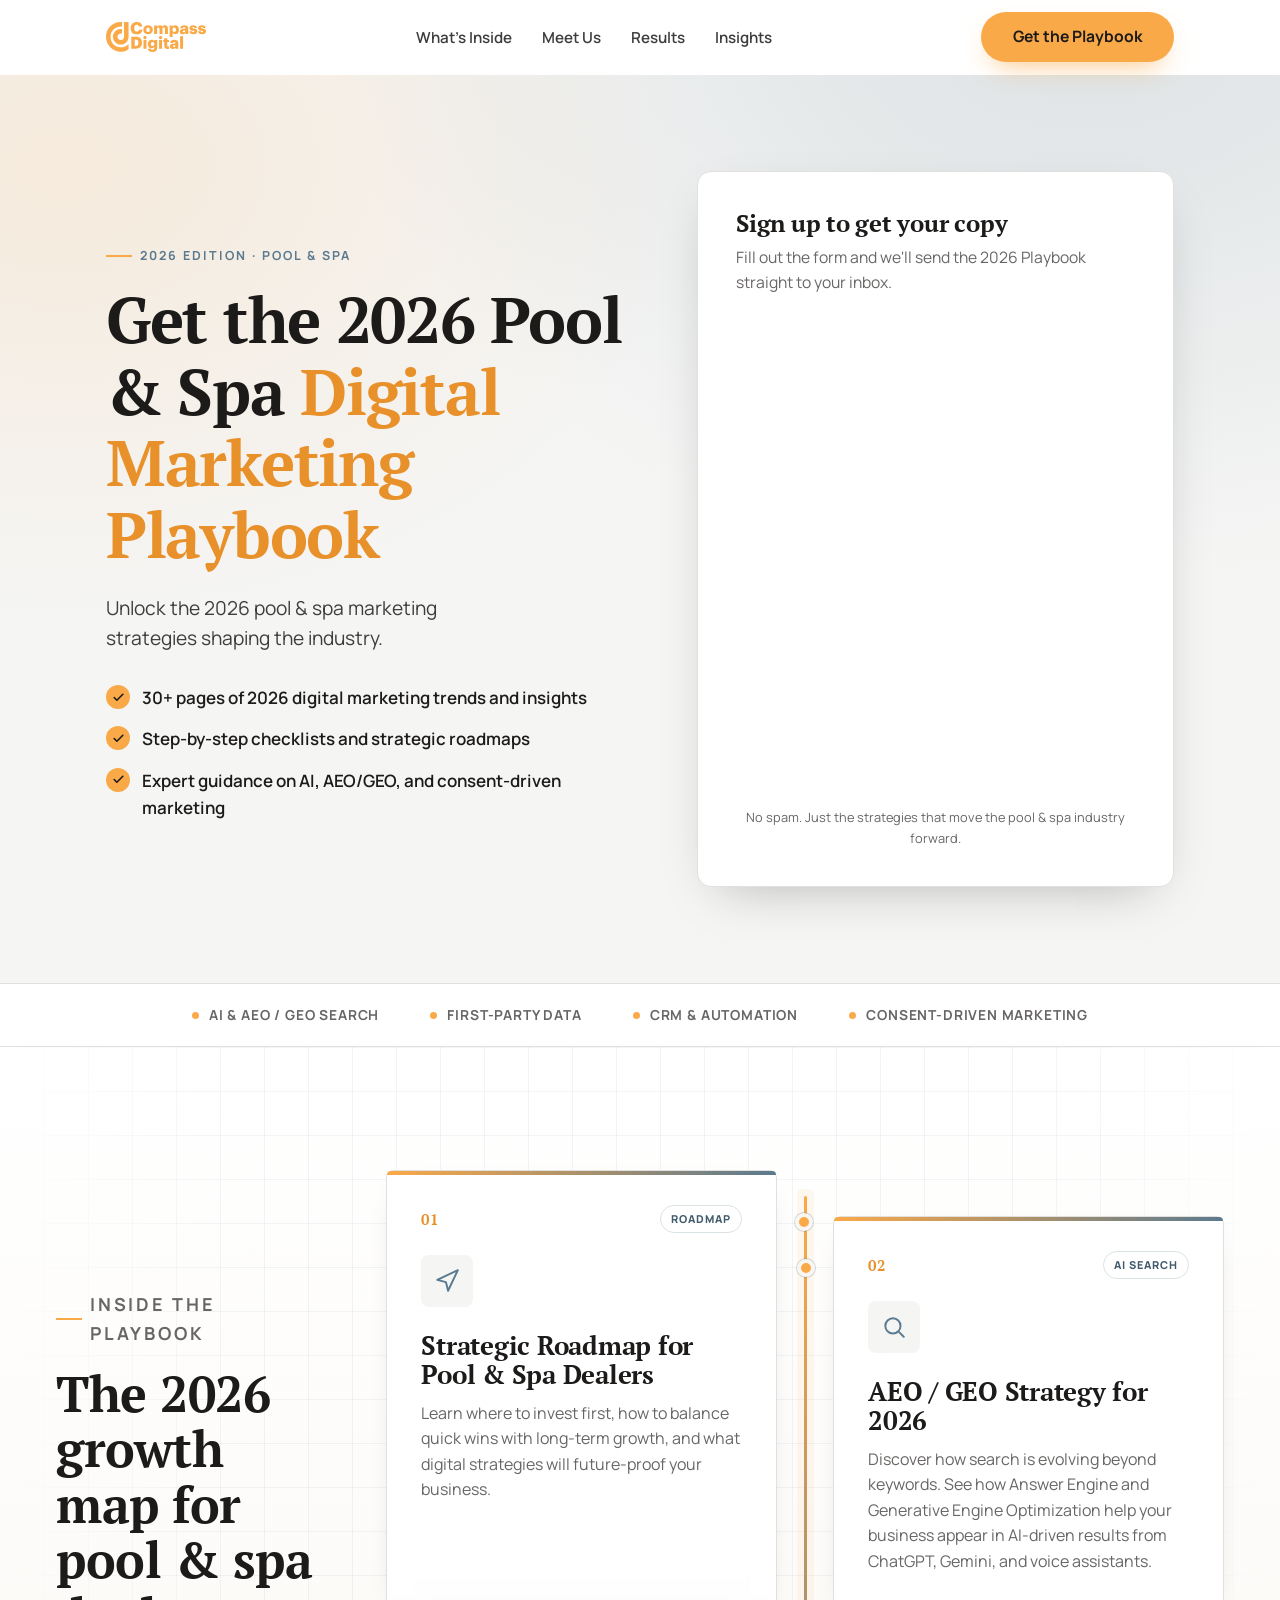
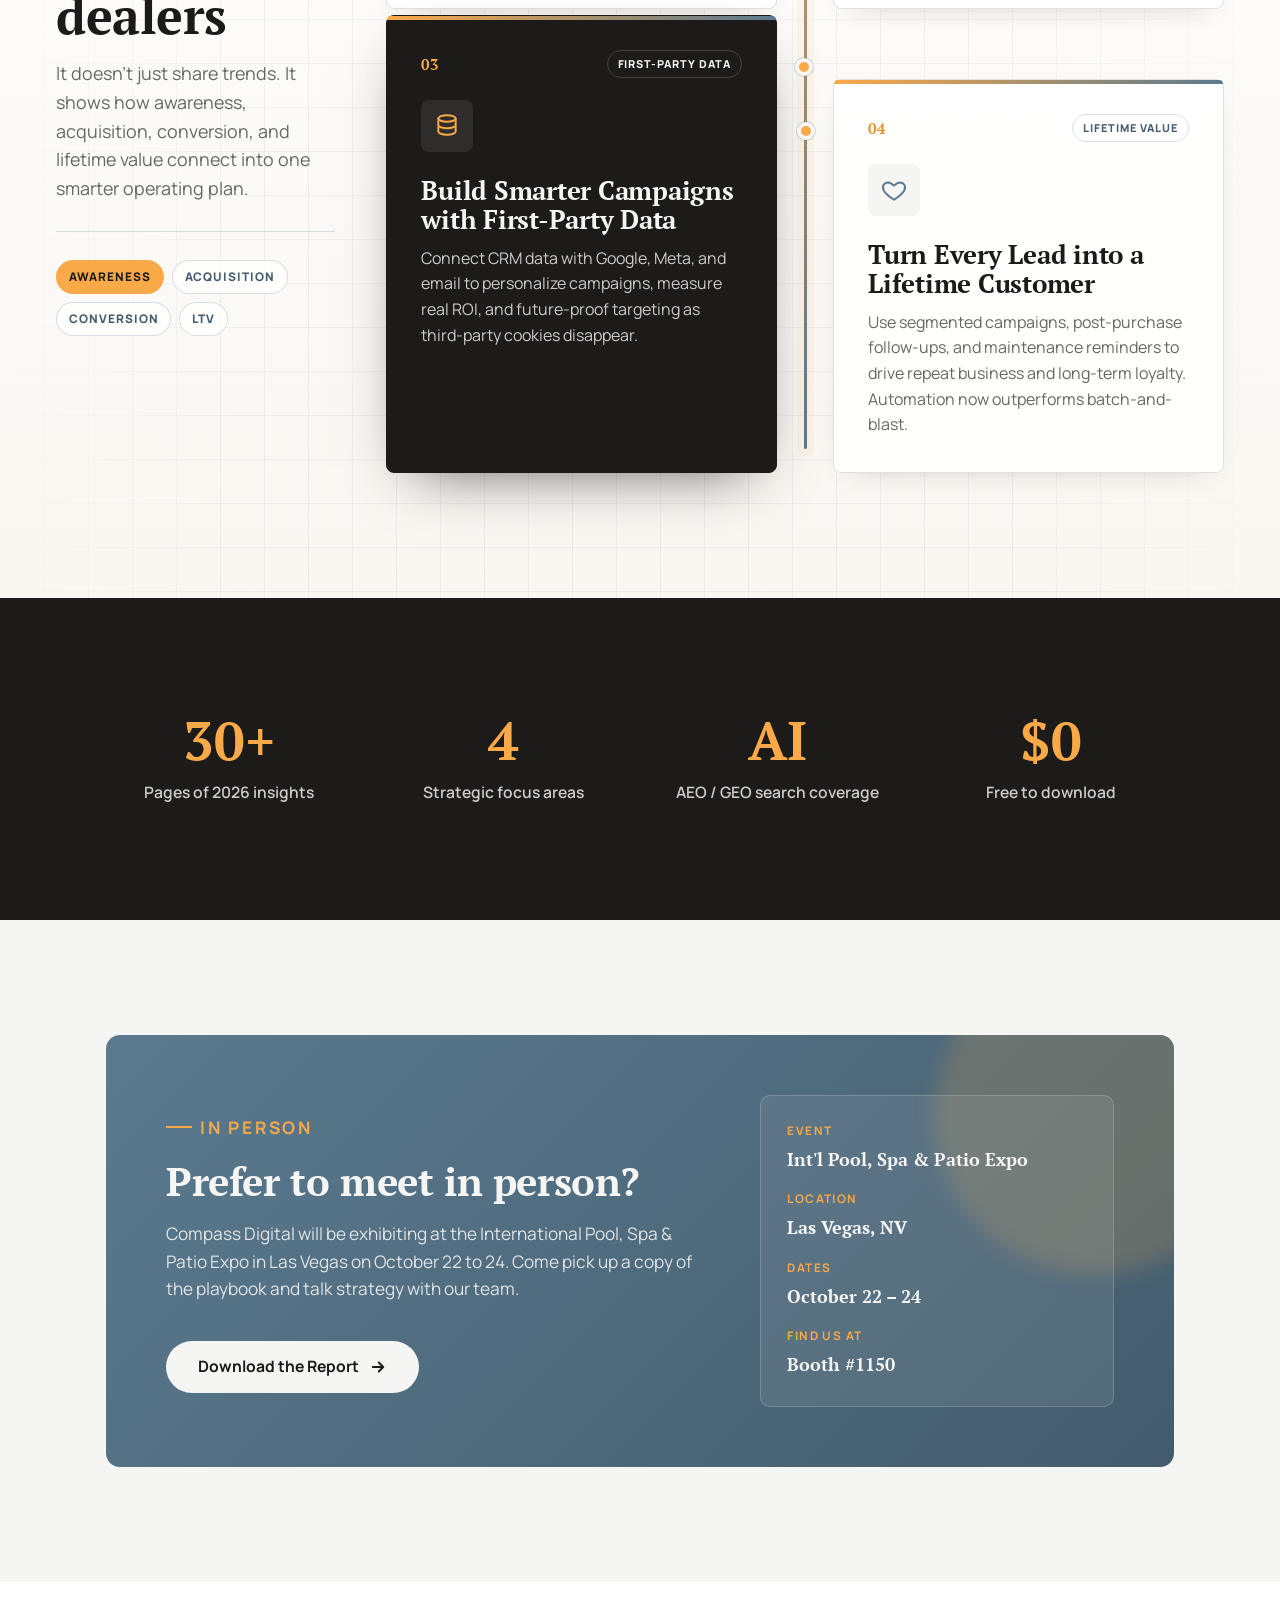
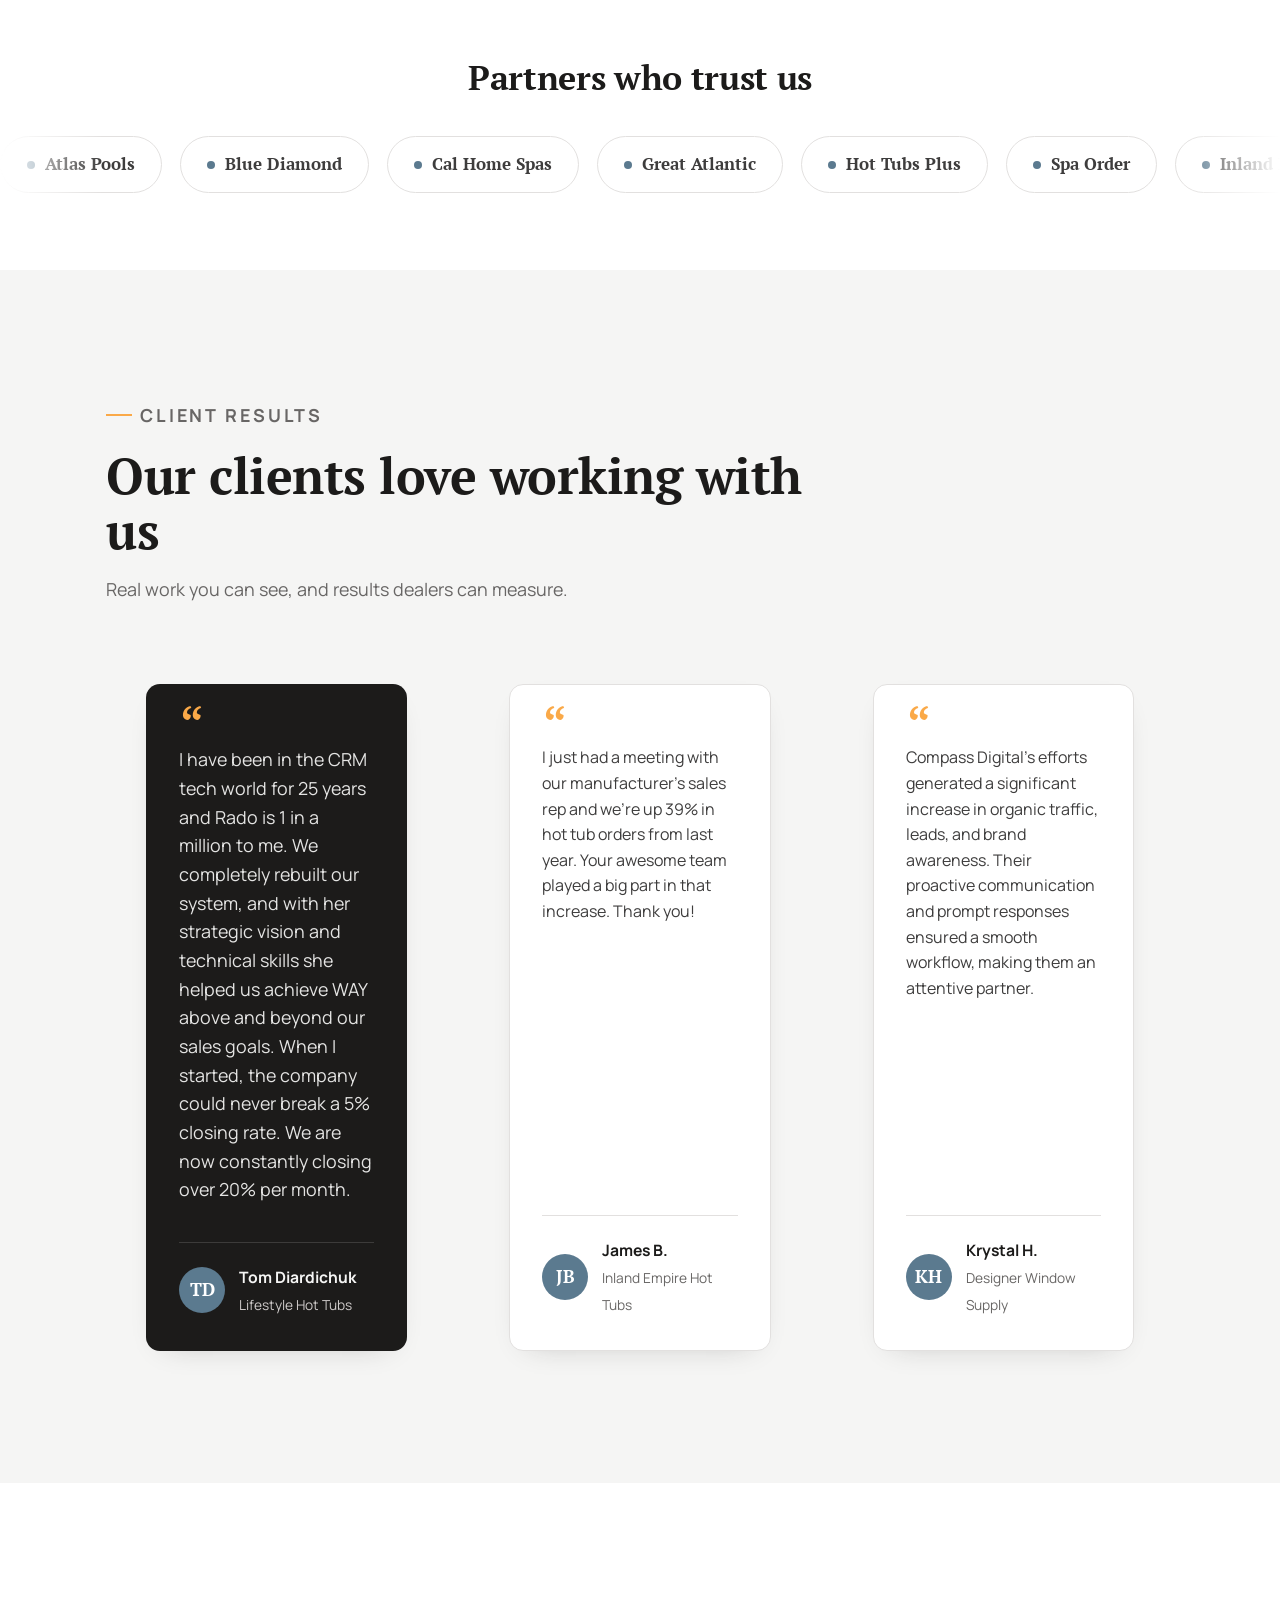
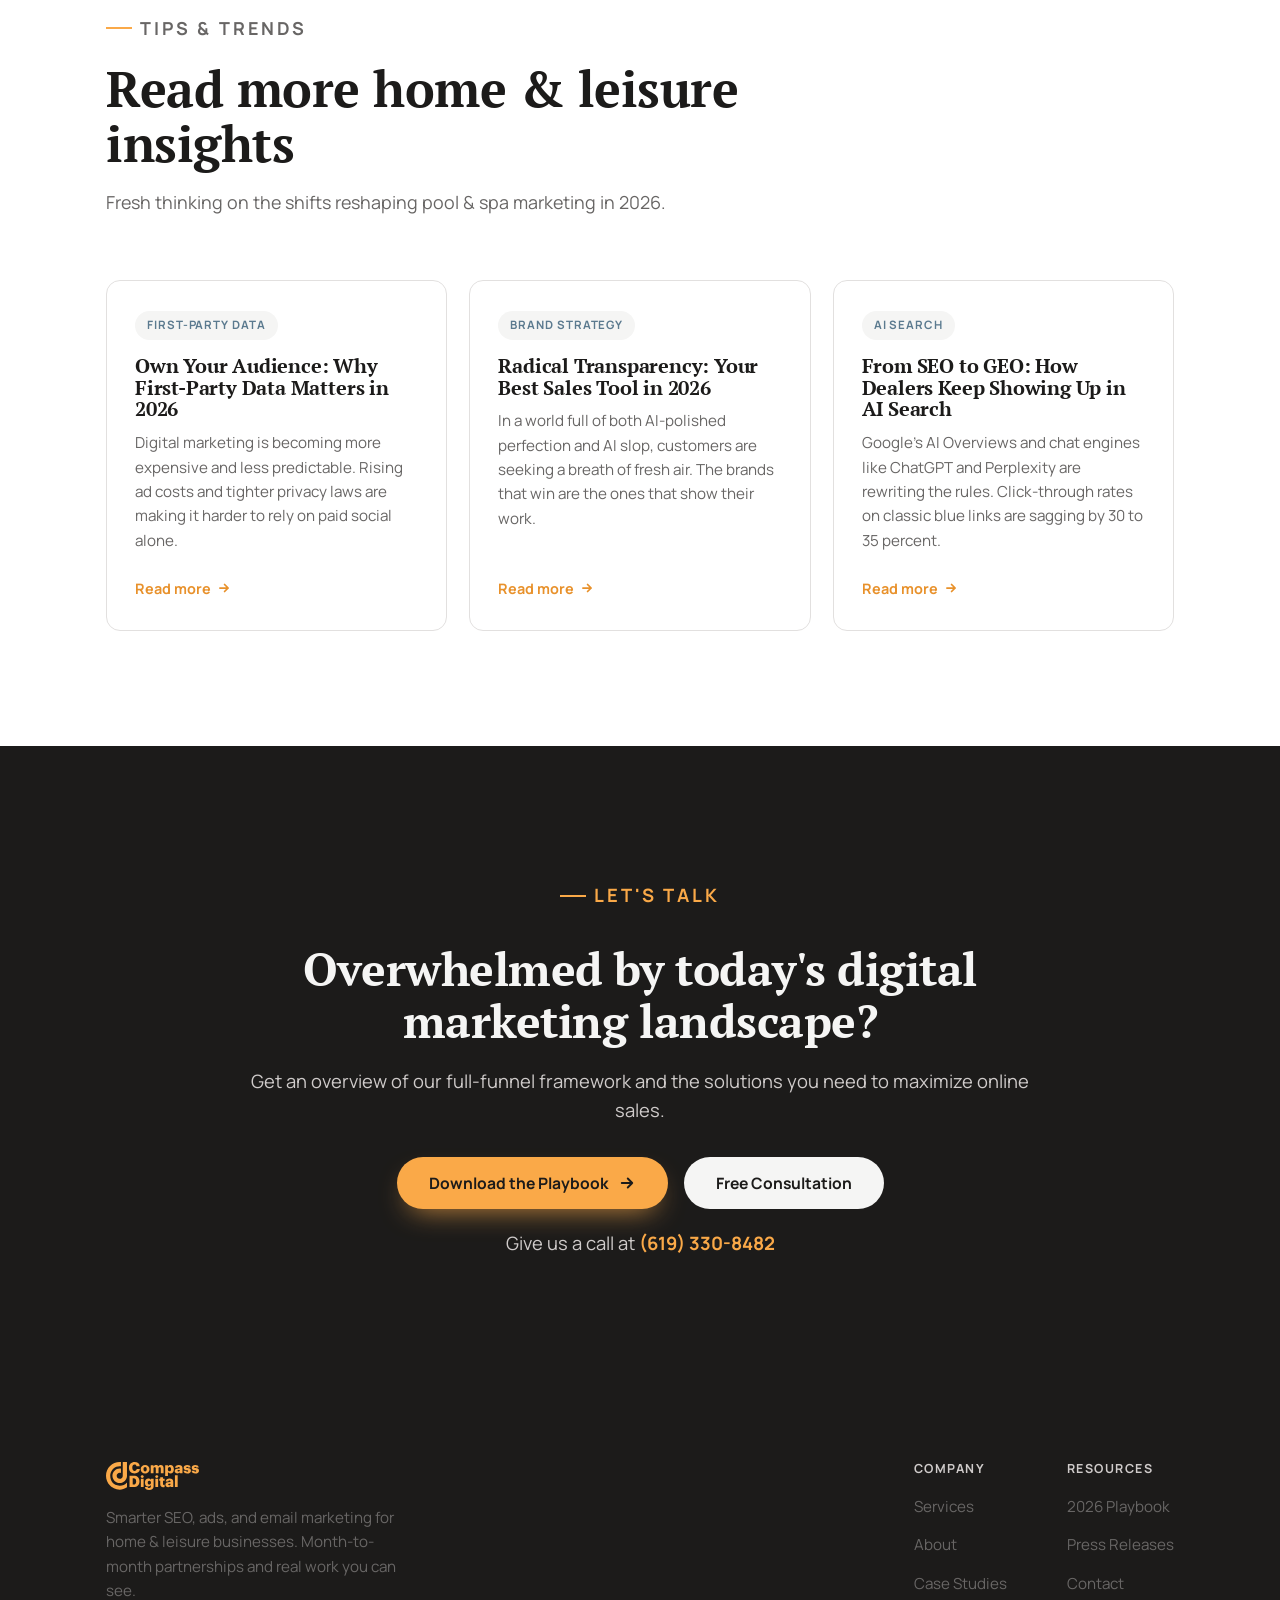
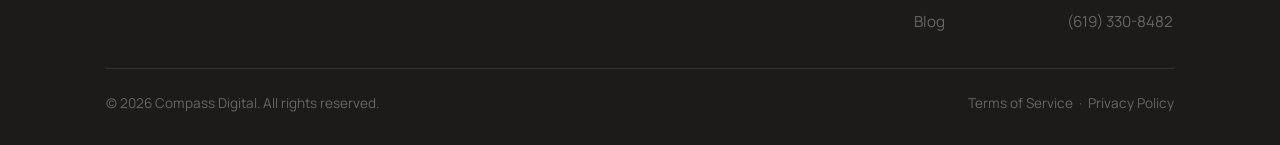
==== commit 1f5b5e43: "Redesign playbook contents section" ====
--- a/public/index.html
+++ b/public/index.html
@@ -120,50 +120,70 @@
     </div>
 
     <!-- ============ WHAT'S INSIDE ============ -->
-    <section class="section" id="inside">
-      <div class="container">
-        <div class="section-head reveal">
-          <p class="eyebrow">Inside the Playbook</p>
-          <h2>The 2026 Pool &amp; Spa Digital Marketing Playbook includes</h2>
-          <p>It doesn't just share trends, it gives you a clear roadmap to act on them. Here's what you'll take away.</p>
-        </div>
-
-        <div class="cards">
-          <article class="card reveal">
-            <span class="card__num">01</span>
-            <div class="card__icon" aria-hidden="true">
-              <svg viewBox="0 0 24 24" fill="none" stroke="currentColor" stroke-width="1.8" stroke-linecap="round" stroke-linejoin="round"><path d="M3 11l19-9-9 19-2-8-8-2z"/></svg>
+    <section class="section section--playbook-map" id="inside">
+      <div class="container">
+        <div class="playbook-map">
+          <div class="playbook-map__intro section-head reveal">
+            <p class="eyebrow">Inside the Playbook</p>
+            <h2>The 2026 growth map for pool &amp; spa dealers</h2>
+            <p>It doesn't just share trends. It shows how awareness, acquisition, conversion, and lifetime value connect into one smarter operating plan.</p>
+            <div class="map-ribbon" aria-label="Playbook growth stages">
+              <span>Awareness</span>
+              <span>Acquisition</span>
+              <span>Conversion</span>
+              <span>LTV</span>
             </div>
-            <h3>Strategic Roadmap for Pool &amp; Spa Dealers</h3>
-            <p>Learn where to invest first, how to balance quick wins with long-term growth, and what digital strategies will future-proof your business.</p>
-          </article>
-
-          <article class="card reveal">
-            <span class="card__num">02</span>
-            <div class="card__icon" aria-hidden="true">
-              <svg viewBox="0 0 24 24" fill="none" stroke="currentColor" stroke-width="1.8" stroke-linecap="round" stroke-linejoin="round"><circle cx="11" cy="11" r="7"/><path d="M21 21l-4.3-4.3"/></svg>
-            </div>
-            <h3>AEO / GEO Strategy for 2026</h3>
-            <p>Discover how search is evolving beyond keywords. See how Answer Engine and Generative Engine Optimization help your business appear in AI-driven results from ChatGPT, Gemini, and voice assistants.</p>
-          </article>
-
-          <article class="card reveal">
-            <span class="card__num">03</span>
-            <div class="card__icon" aria-hidden="true">
-              <svg viewBox="0 0 24 24" fill="none" stroke="currentColor" stroke-width="1.8" stroke-linecap="round" stroke-linejoin="round"><ellipse cx="12" cy="5" rx="8" ry="3"/><path d="M4 5v6c0 1.7 3.6 3 8 3s8-1.3 8-3V5M4 11v6c0 1.7 3.6 3 8 3s8-1.3 8-3v-6"/></svg>
-            </div>
-            <h3>Build Smarter Campaigns with First-Party Data</h3>
-            <p>Connect CRM data with Google, Meta, and email to personalize campaigns, measure real ROI, and future-proof targeting as third-party cookies disappear.</p>
-          </article>
-
-          <article class="card reveal">
-            <span class="card__num">04</span>
-            <div class="card__icon" aria-hidden="true">
-              <svg viewBox="0 0 24 24" fill="none" stroke="currentColor" stroke-width="1.8" stroke-linecap="round" stroke-linejoin="round"><path d="M12 21s-7-4.3-9.5-8.5C.5 8.5 3 5 6.5 5 9 5 12 8 12 8s3-3 5.5-3C21 5 23.5 8.5 21.5 12.5 19 16.7 12 21 12 21z"/></svg>
-            </div>
-            <h3>Turn Every Lead into a Lifetime Customer</h3>
-            <p>Use segmented campaigns, post-purchase follow-ups, and maintenance reminders to drive repeat business and long-term loyalty. Automation now outperforms batch-and-blast.</p>
-          </article>
+          </div>
+
+          <div class="playbook-map__journey" aria-label="2026 playbook focus areas">
+            <article class="map-step map-step--one reveal">
+              <div class="map-step__topline">
+                <span class="map-step__num">01</span>
+                <span class="map-step__tag">Roadmap</span>
+              </div>
+              <div class="map-step__icon" aria-hidden="true">
+                <svg viewBox="0 0 24 24" fill="none" stroke="currentColor" stroke-width="1.8" stroke-linecap="round" stroke-linejoin="round"><path d="M3 11l19-9-9 19-2-8-8-2z"/></svg>
+              </div>
+              <h3>Strategic Roadmap for Pool &amp; Spa Dealers</h3>
+              <p>Learn where to invest first, how to balance quick wins with long-term growth, and what digital strategies will future-proof your business.</p>
+            </article>
+
+            <article class="map-step map-step--two reveal">
+              <div class="map-step__topline">
+                <span class="map-step__num">02</span>
+                <span class="map-step__tag">AI search</span>
+              </div>
+              <div class="map-step__icon" aria-hidden="true">
+                <svg viewBox="0 0 24 24" fill="none" stroke="currentColor" stroke-width="1.8" stroke-linecap="round" stroke-linejoin="round"><circle cx="11" cy="11" r="7"/><path d="M21 21l-4.3-4.3"/></svg>
+              </div>
+              <h3>AEO / GEO Strategy for 2026</h3>
+              <p>Discover how search is evolving beyond keywords. See how Answer Engine and Generative Engine Optimization help your business appear in AI-driven results from ChatGPT, Gemini, and voice assistants.</p>
+            </article>
+
+            <article class="map-step map-step--three reveal">
+              <div class="map-step__topline">
+                <span class="map-step__num">03</span>
+                <span class="map-step__tag">First-party data</span>
+              </div>
+              <div class="map-step__icon" aria-hidden="true">
+                <svg viewBox="0 0 24 24" fill="none" stroke="currentColor" stroke-width="1.8" stroke-linecap="round" stroke-linejoin="round"><ellipse cx="12" cy="5" rx="8" ry="3"/><path d="M4 5v6c0 1.7 3.6 3 8 3s8-1.3 8-3V5M4 11v6c0 1.7 3.6 3 8 3s8-1.3 8-3v-6"/></svg>
+              </div>
+              <h3>Build Smarter Campaigns with First-Party Data</h3>
+              <p>Connect CRM data with Google, Meta, and email to personalize campaigns, measure real ROI, and future-proof targeting as third-party cookies disappear.</p>
+            </article>
+
+            <article class="map-step map-step--four reveal">
+              <div class="map-step__topline">
+                <span class="map-step__num">04</span>
+                <span class="map-step__tag">Lifetime value</span>
+              </div>
+              <div class="map-step__icon" aria-hidden="true">
+                <svg viewBox="0 0 24 24" fill="none" stroke="currentColor" stroke-width="1.8" stroke-linecap="round" stroke-linejoin="round"><path d="M12 21s-7-4.3-9.5-8.5C.5 8.5 3 5 6.5 5 9 5 12 8 12 8s3-3 5.5-3C21 5 23.5 8.5 21.5 12.5 19 16.7 12 21 12 21z"/></svg>
+              </div>
+              <h3>Turn Every Lead into a Lifetime Customer</h3>
+              <p>Use segmented campaigns, post-purchase follow-ups, and maintenance reminders to drive repeat business and long-term loyalty. Automation now outperforms batch-and-blast.</p>
+            </article>
+          </div>
         </div>
       </div>
     </section>
--- a/public/assets/css/styles.css
+++ b/public/assets/css/styles.css
@@ -432,46 +432,176 @@
   background: var(--orange);
 }
 
-/* ---------- Inside cards ---------- */
-.cards {
+/* ---------- Inside growth map ---------- */
+.section--playbook-map {
+  position: relative;
+  overflow: hidden;
+  background: linear-gradient(180deg, var(--white) 0%, #faf7f2 100%);
+}
+
+.section--playbook-map::before {
+  content: "";
+  position: absolute;
+  inset: 0;
+  background-image: linear-gradient(rgba(91, 122, 143, 0.08) 1px, transparent 1px),
+    linear-gradient(90deg, rgba(91, 122, 143, 0.08) 1px, transparent 1px);
+  background-size: 44px 44px;
+  -webkit-mask-image: linear-gradient(90deg, transparent 0%, #000 18%, #000 82%, transparent 100%);
+  mask-image: linear-gradient(90deg, transparent 0%, #000 18%, #000 82%, transparent 100%);
+  pointer-events: none;
+}
+
+.section--playbook-map .container {
+  position: relative;
+  z-index: 1;
+  max-width: 1340px;
+}
+
+.playbook-map {
   display: grid;
-  grid-template-columns: repeat(2, 1fr);
-  gap: 22px;
-}
-
-.card {
+  grid-template-columns: minmax(220px, 0.5fr) minmax(0, 1.5fr);
+  gap: clamp(30px, 4vw, 56px);
+  align-items: start;
+}
+
+.playbook-map__intro {
+  position: sticky;
+  top: 112px;
+  margin-bottom: 0;
+}
+
+.playbook-map__intro h2 {
+  max-width: 13ch;
+}
+
+.playbook-map__intro p {
+  max-width: 32ch;
+}
+
+.map-ribbon {
+  display: flex;
+  flex-wrap: wrap;
+  gap: 8px;
+  margin-top: 28px;
+  padding-top: 28px;
+  border-top: 1px solid rgba(91, 122, 143, 0.22);
+}
+
+.map-ribbon span {
+  display: inline-flex;
+  align-items: center;
+  min-height: 34px;
+  border: 1px solid rgba(91, 122, 143, 0.24);
+  border-radius: 999px;
+  background: rgba(255, 255, 255, 0.8);
+  color: var(--slate-dark);
+  font-size: 0.74rem;
+  font-weight: 800;
+  letter-spacing: 0.08em;
+  line-height: 1;
+  padding: 8px 12px;
+  text-transform: uppercase;
+}
+
+.map-ribbon span:first-child {
+  border-color: transparent;
+  background: var(--orange);
+  color: var(--ink);
+}
+
+.playbook-map__journey {
   position: relative;
-  background: var(--white);
+  display: grid;
+  grid-template-columns: repeat(2, minmax(0, 1fr));
+  column-gap: 56px;
+  row-gap: 24px;
+  padding-block: 8px 10px;
+}
+
+.playbook-map__journey::before {
+  content: "";
+  position: absolute;
+  z-index: 0;
+  top: 34px;
+  bottom: 34px;
+  left: calc(50% - 1.5px);
+  width: 3px;
+  border-radius: 999px;
+  background: linear-gradient(180deg, var(--orange), var(--slate));
+  box-shadow: 0 0 0 7px rgba(250, 169, 72, 0.08);
+}
+
+.map-step {
+  position: relative;
+  z-index: 1;
+  min-height: 314px;
+  display: flex;
+  flex-direction: column;
+  background: rgba(255, 255, 255, 0.94);
   border: 1px solid var(--line);
-  border-radius: var(--radius);
-  padding: 34px 32px;
+  border-radius: 8px;
+  padding: clamp(24px, 3vw, 34px);
+  box-shadow: var(--shadow-soft);
   transition: transform 0.3s var(--ease), box-shadow 0.3s var(--ease),
     border-color 0.3s var(--ease);
-  overflow: hidden;
-}
-
-.card::before {
+  overflow: visible;
+}
+
+.map-step::before {
   content: "";
   position: absolute;
   inset: 0 0 auto 0;
   height: 4px;
+  border-radius: 8px 8px 0 0;
   background: linear-gradient(90deg, var(--orange), var(--slate));
-  transform: scaleX(0);
-  transform-origin: left;
-  transition: transform 0.4s var(--ease);
-}
-
-.card:hover {
+}
+
+.map-step::after {
+  content: "";
+  position: absolute;
+  top: 42px;
+  width: 18px;
+  height: 18px;
+  border: 4px solid #faf7f2;
+  border-radius: 50%;
+  background: var(--orange);
+  box-shadow: 0 0 0 1px rgba(91, 122, 143, 0.28);
+}
+
+.map-step:nth-child(odd)::after {
+  right: -37px;
+}
+
+.map-step:nth-child(even)::after {
+  left: -37px;
+}
+
+.map-step:nth-child(even) {
+  margin-top: 46px;
+}
+
+.map-step--three {
+  margin-top: -18px;
+  background: var(--ink);
+  border-color: var(--ink);
+  color: var(--cream);
+  box-shadow: 0 22px 58px -28px rgba(28, 27, 26, 0.75);
+}
+
+.map-step:hover {
   transform: translateY(-4px);
   box-shadow: var(--shadow);
-  border-color: transparent;
-}
-
-.card:hover::before {
-  transform: scaleX(1);
-}
-
-.card__num {
+}
+
+.map-step__topline {
+  display: flex;
+  align-items: center;
+  justify-content: space-between;
+  gap: 16px;
+  margin-bottom: 22px;
+}
+
+.map-step__num {
   font-family: var(--serif);
   font-size: 0.95rem;
   font-weight: 700;
@@ -479,31 +609,65 @@
   letter-spacing: 0.05em;
 }
 
-.card__icon {
+.map-step--three .map-step__num {
+  color: var(--orange);
+}
+
+.map-step__tag {
+  display: inline-flex;
+  align-items: center;
+  min-height: 28px;
+  border: 1px solid rgba(91, 122, 143, 0.22);
+  border-radius: 999px;
+  color: var(--slate-dark);
+  font-size: 0.68rem;
+  font-weight: 800;
+  letter-spacing: 0.09em;
+  line-height: 1;
+  padding: 7px 10px;
+  text-transform: uppercase;
+  white-space: nowrap;
+}
+
+.map-step--three .map-step__tag {
+  border-color: rgba(245, 245, 244, 0.18);
+  color: var(--cream);
+}
+
+.map-step__icon {
   width: 52px;
   height: 52px;
-  border-radius: 12px;
+  border-radius: 8px;
   background: var(--cream);
   color: var(--slate);
   display: grid;
   place-items: center;
-  margin: 16px 0 20px;
-}
-
-.card__icon svg {
+  margin-bottom: 24px;
+}
+
+.map-step--three .map-step__icon {
+  background: rgba(255, 255, 255, 0.08);
+  color: var(--orange);
+}
+
+.map-step__icon svg {
   width: 26px;
   height: 26px;
 }
 
-.card h3 {
-  font-size: 1.4rem;
+.map-step h3 {
+  font-size: clamp(1.35rem, 2vw, 1.65rem);
   margin-bottom: 12px;
 }
 
-.card p {
+.map-step p {
   color: var(--muted);
   font-size: 1rem;
   margin: 0;
+}
+
+.map-step--three p {
+  color: var(--gray);
 }
 
 /* ---------- Stats ---------- */
@@ -957,6 +1121,20 @@
 }
 
 /* ---------- Responsive ---------- */
+@media (max-width: 1080px) {
+  .playbook-map {
+    grid-template-columns: 1fr;
+  }
+  .playbook-map__intro {
+    position: static;
+    max-width: 760px;
+  }
+  .playbook-map__intro h2,
+  .playbook-map__intro p {
+    max-width: none;
+  }
+}
+
 @media (max-width: 960px) {
   .hero__grid {
     grid-template-columns: 1fr;
@@ -1080,7 +1258,38 @@
     gap: 12px 18px;
     font-size: 0.74rem;
   }
-  .cards,
+  .playbook-map__journey {
+    grid-template-columns: 1fr;
+    gap: 18px;
+    padding-left: 42px;
+  }
+  .playbook-map__journey::before {
+    top: 20px;
+    bottom: 20px;
+    left: 9px;
+  }
+  .map-step,
+  .map-step:nth-child(even),
+  .map-step--three {
+    min-height: 0;
+    margin-top: 0;
+  }
+  .map-step::after,
+  .map-step:nth-child(odd)::after,
+  .map-step:nth-child(even)::after {
+    top: 30px;
+    left: -42px;
+    right: auto;
+  }
+  .map-step__topline {
+    align-items: flex-start;
+    flex-direction: column;
+    gap: 10px;
+    margin-bottom: 18px;
+  }
+  .map-step__icon {
+    margin-bottom: 20px;
+  }
   .quotes,
   .posts {
     grid-template-columns: 1fr;
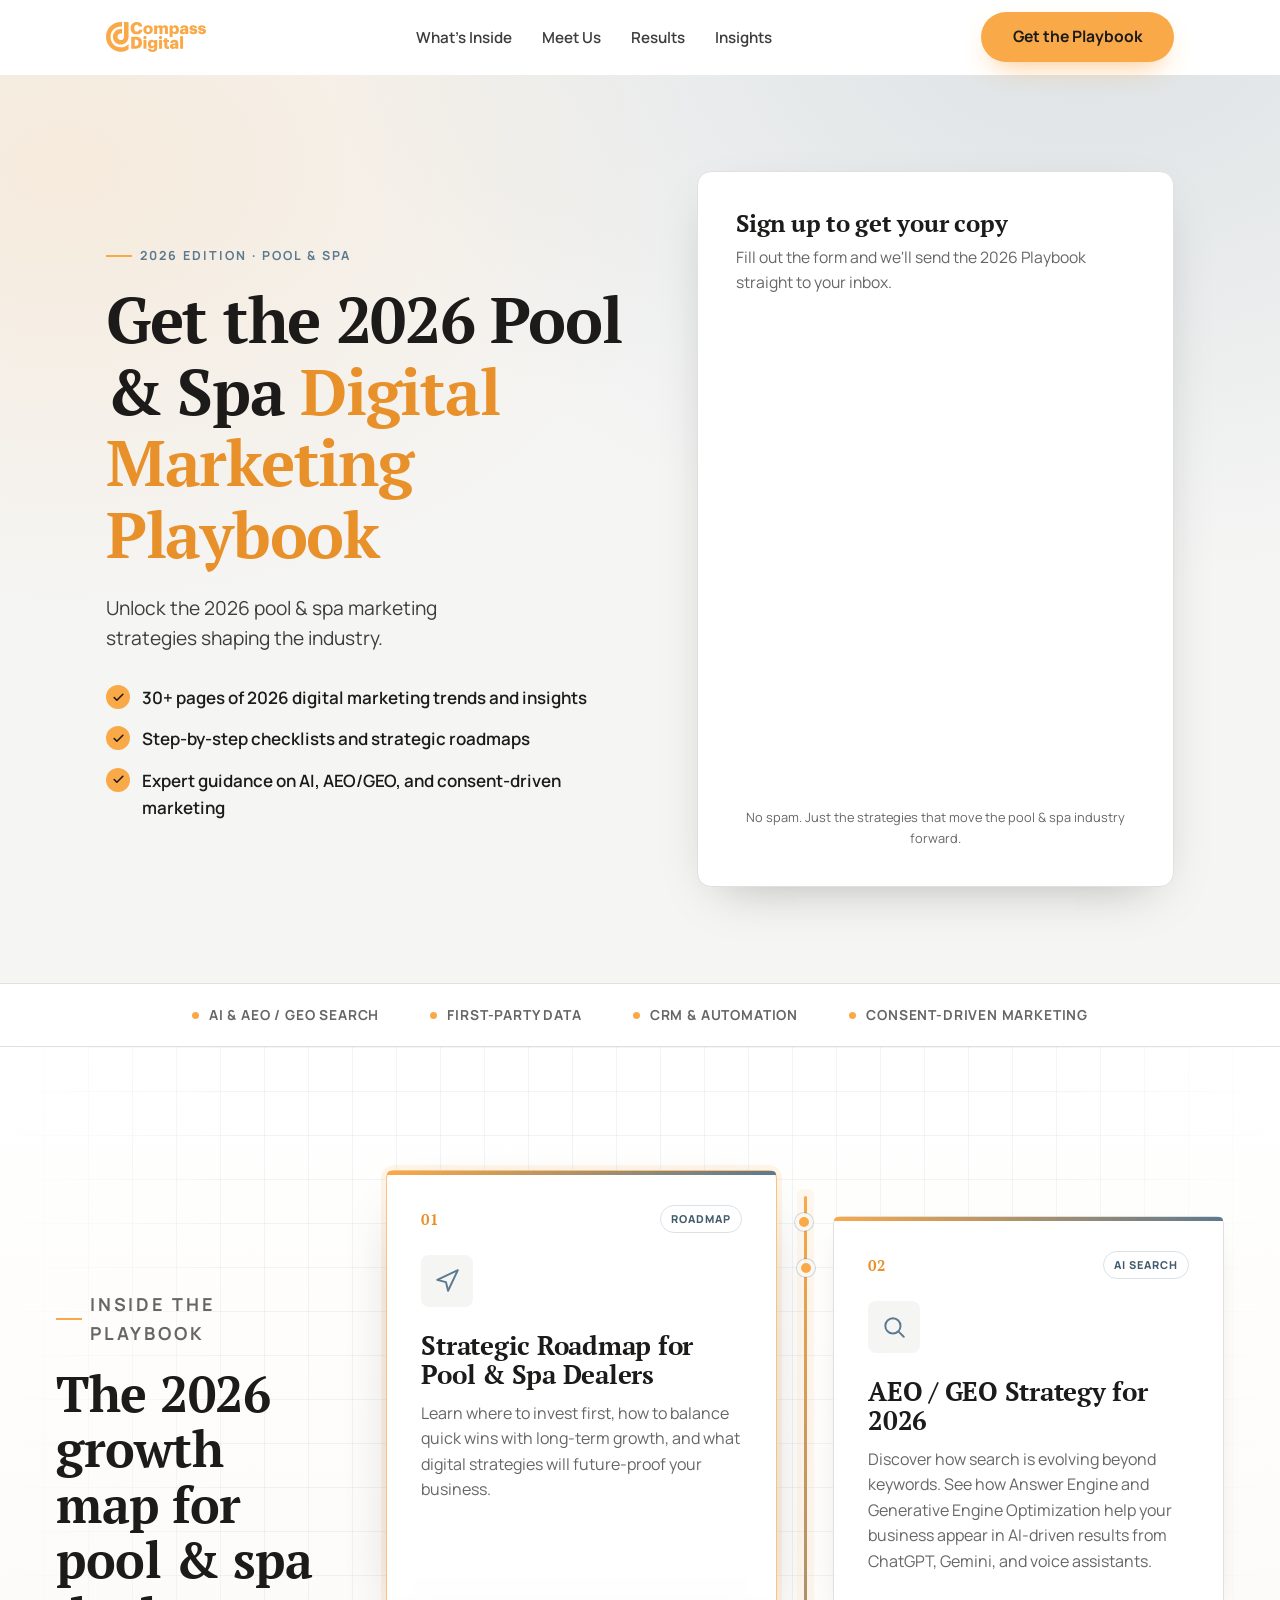
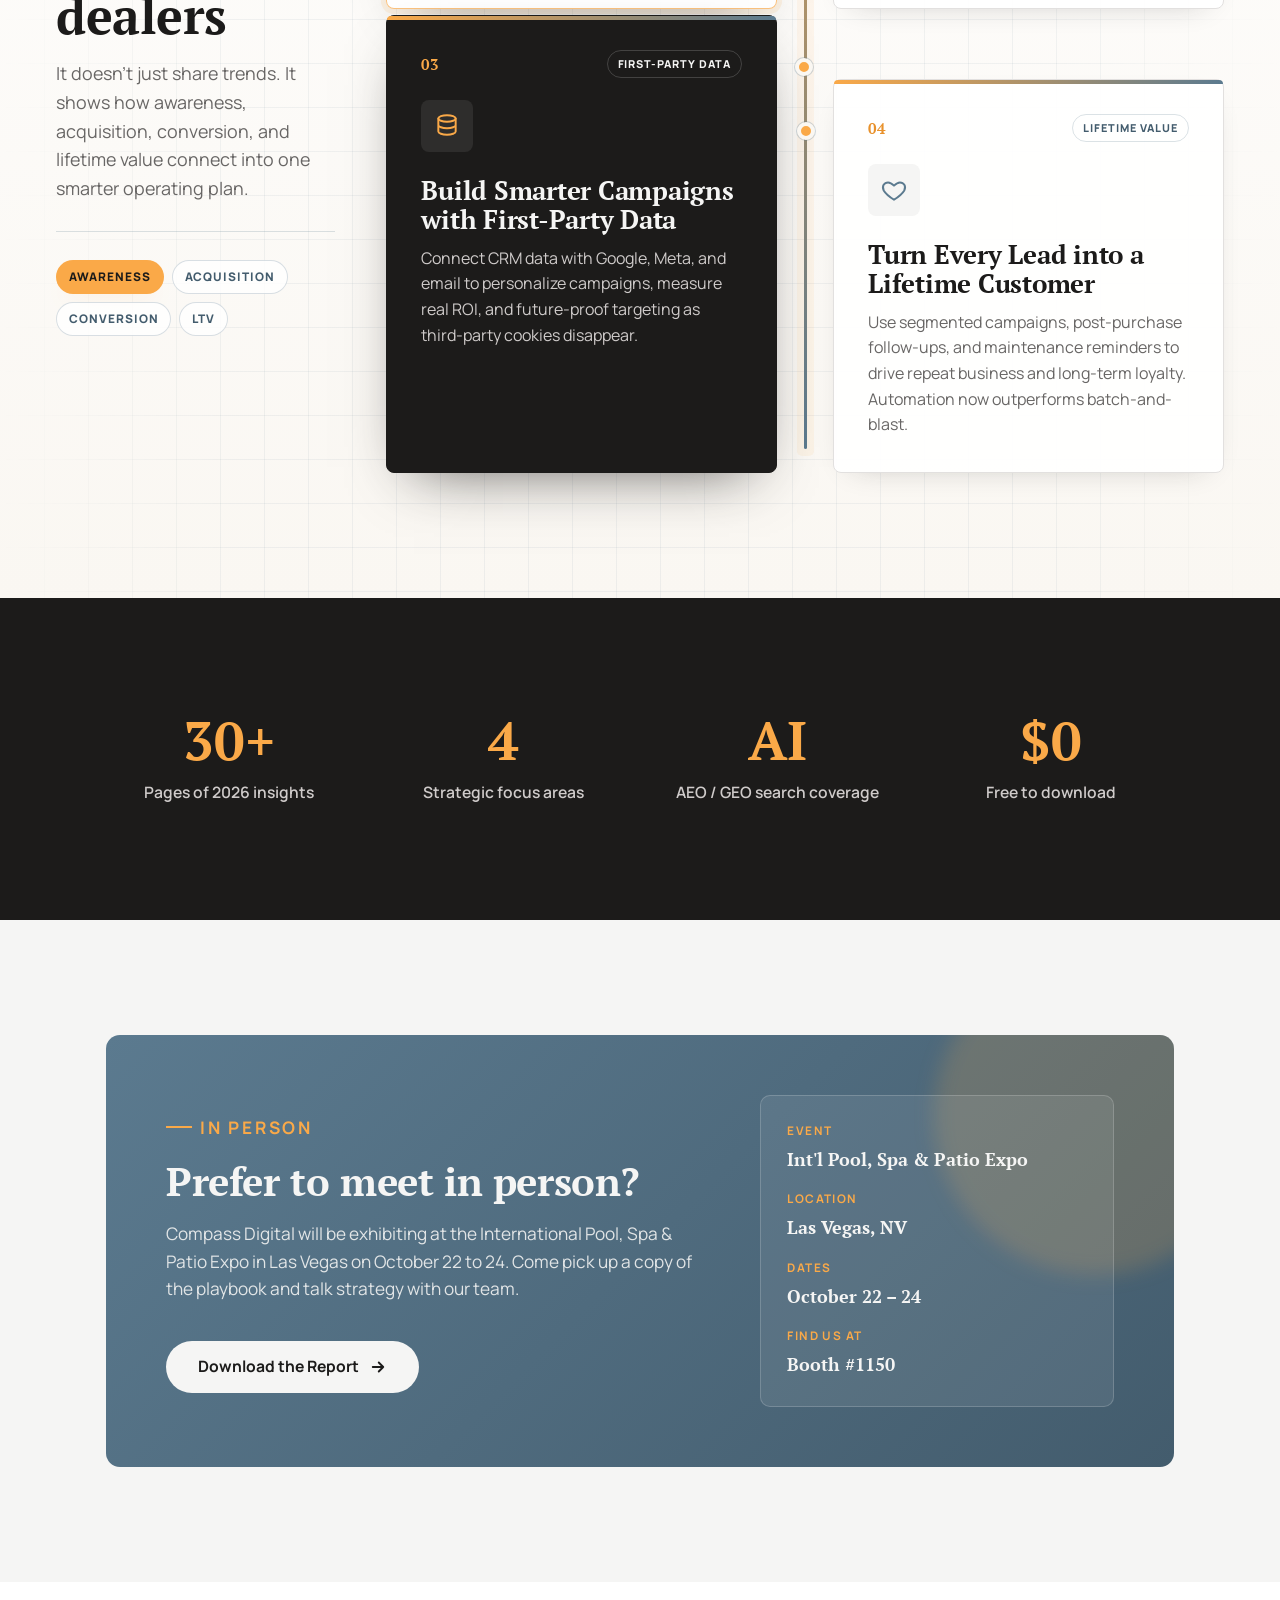
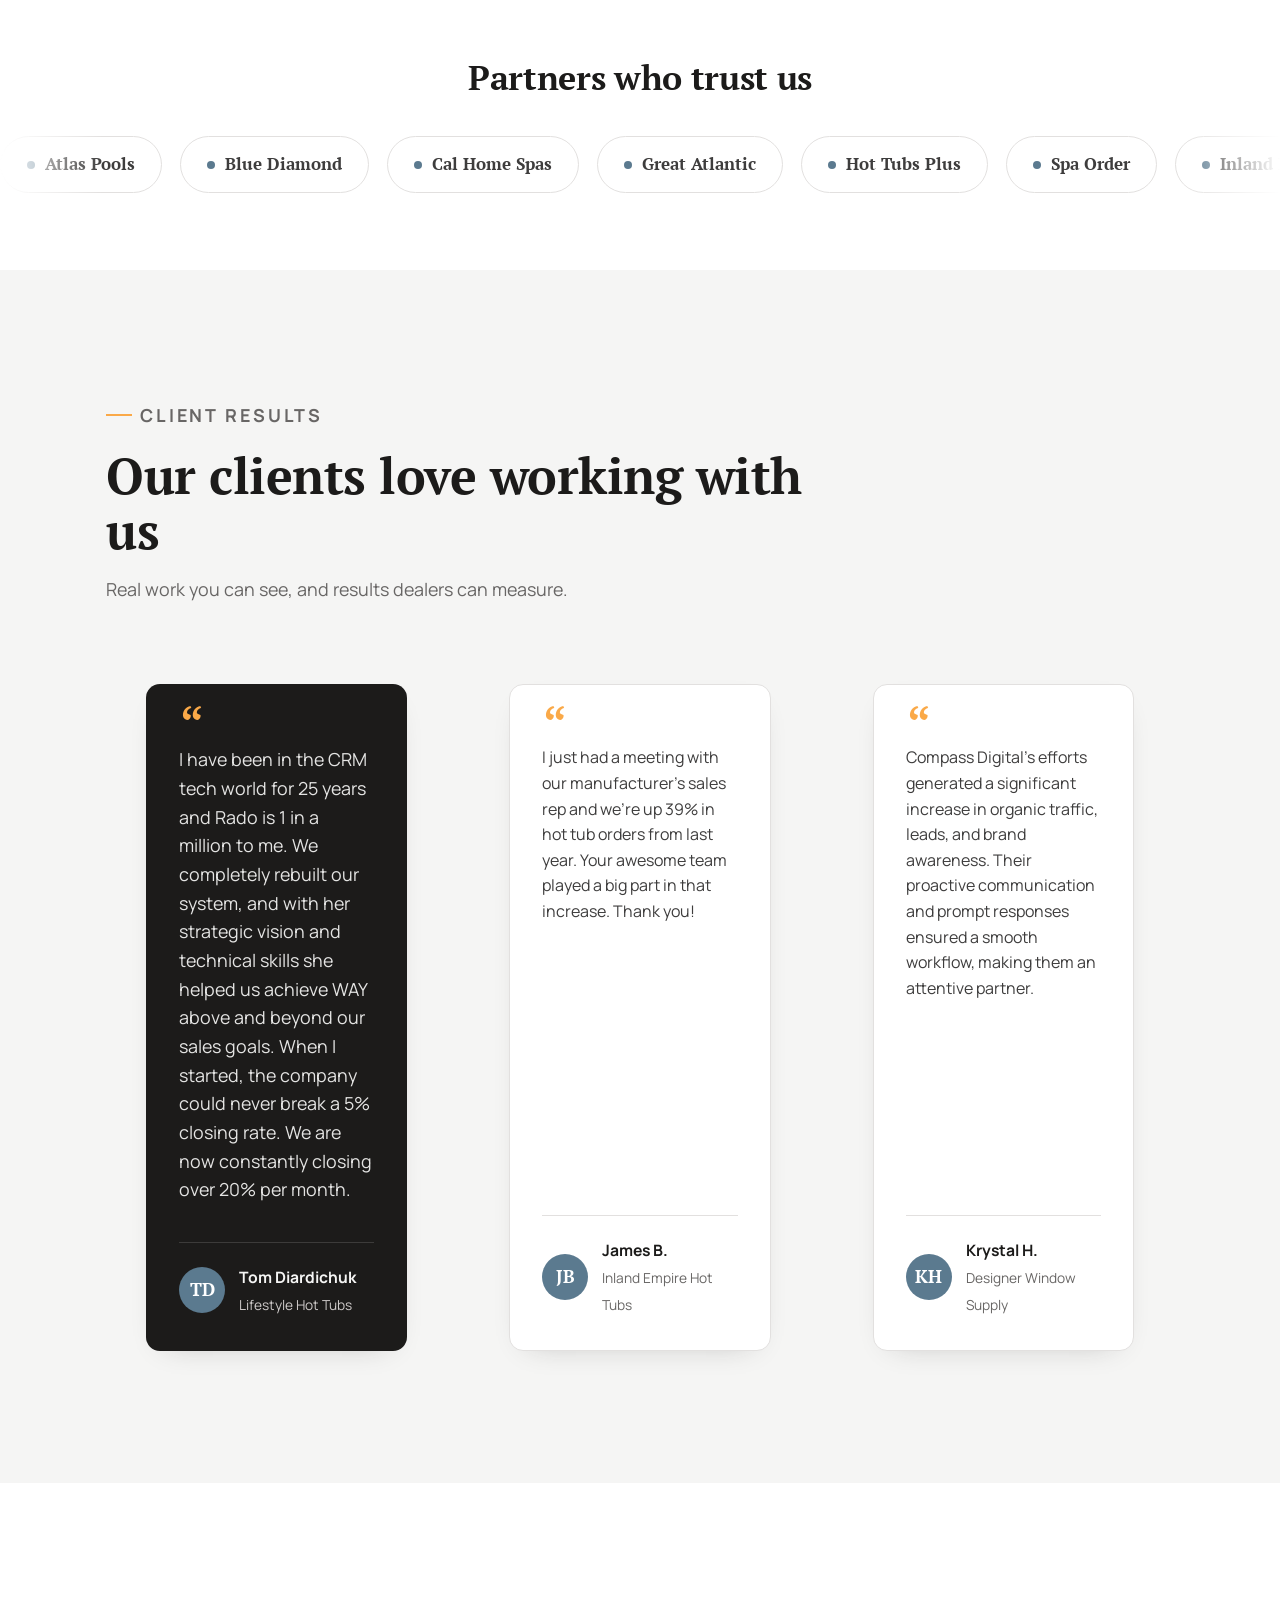
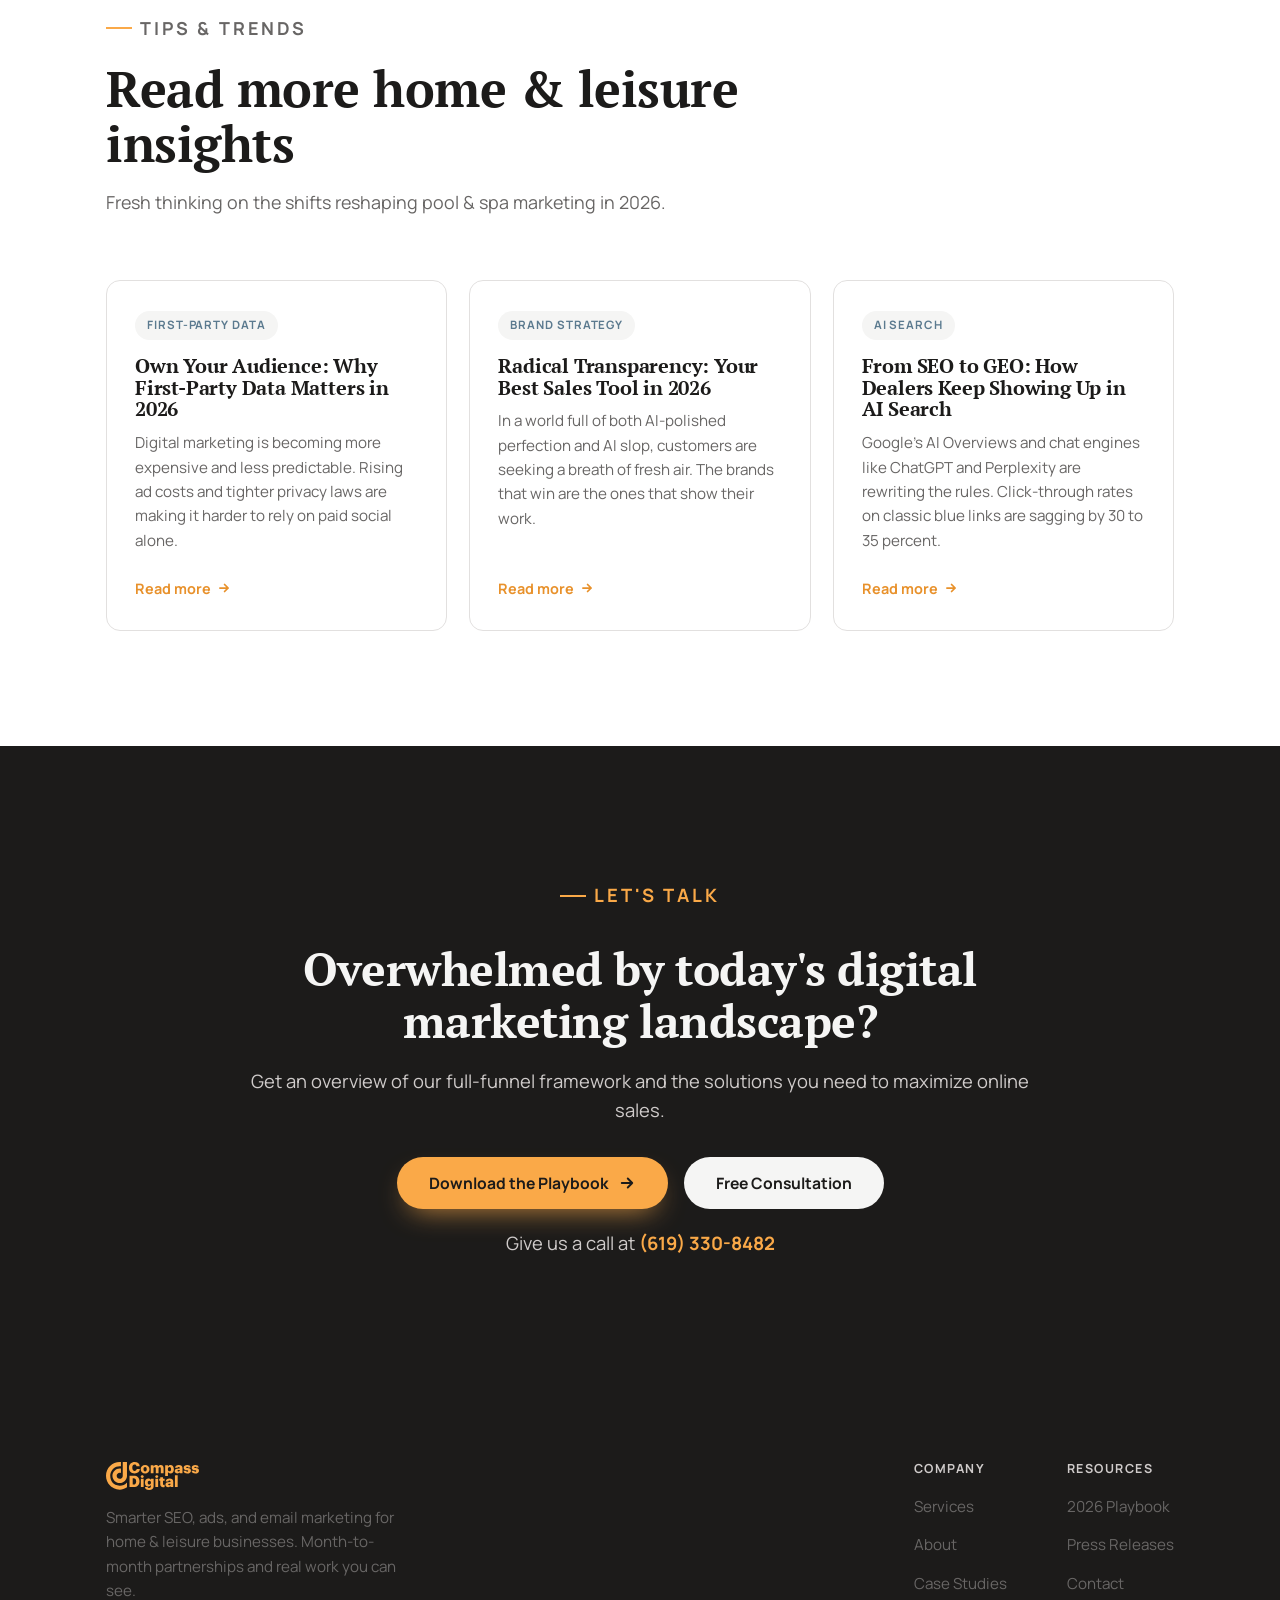
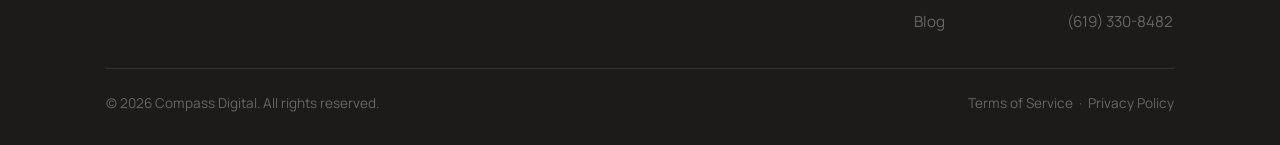
==== commit d2ed71f5: "Add interactive playbook map controls" ====
--- a/public/index.html
+++ b/public/index.html
@@ -20,7 +20,7 @@
   <link rel="preconnect" href="https://fonts.gstatic.com" crossorigin />
   <link href="https://fonts.googleapis.com/css2?family=Manrope:wght@400;600;700&family=PT+Serif:wght@400;700&display=swap" rel="stylesheet" />
 
-  <link rel="stylesheet" href="assets/css/styles.css" />
+  <link rel="stylesheet" href="assets/css/styles.css?v=20260707-map-nav" />
 </head>
 <body>
   <!-- ============ HEADER ============ -->
@@ -128,15 +128,15 @@
             <h2>The 2026 growth map for pool &amp; spa dealers</h2>
             <p>It doesn't just share trends. It shows how awareness, acquisition, conversion, and lifetime value connect into one smarter operating plan.</p>
             <div class="map-ribbon" aria-label="Playbook growth stages">
-              <span>Awareness</span>
-              <span>Acquisition</span>
-              <span>Conversion</span>
-              <span>LTV</span>
+              <button class="map-ribbon__button is-active" type="button" data-map-target="map-awareness" aria-controls="map-awareness" aria-pressed="true">Awareness</button>
+              <button class="map-ribbon__button" type="button" data-map-target="map-acquisition" aria-controls="map-acquisition" aria-pressed="false">Acquisition</button>
+              <button class="map-ribbon__button" type="button" data-map-target="map-conversion" aria-controls="map-conversion" aria-pressed="false">Conversion</button>
+              <button class="map-ribbon__button" type="button" data-map-target="map-ltv" aria-controls="map-ltv" aria-pressed="false">LTV</button>
             </div>
           </div>
 
           <div class="playbook-map__journey" aria-label="2026 playbook focus areas">
-            <article class="map-step map-step--one reveal">
+            <article class="map-step map-step--one reveal is-map-active" id="map-awareness" data-map-step>
               <div class="map-step__topline">
                 <span class="map-step__num">01</span>
                 <span class="map-step__tag">Roadmap</span>
@@ -148,7 +148,7 @@
               <p>Learn where to invest first, how to balance quick wins with long-term growth, and what digital strategies will future-proof your business.</p>
             </article>
 
-            <article class="map-step map-step--two reveal">
+            <article class="map-step map-step--two reveal" id="map-acquisition" data-map-step>
               <div class="map-step__topline">
                 <span class="map-step__num">02</span>
                 <span class="map-step__tag">AI search</span>
@@ -160,7 +160,7 @@
               <p>Discover how search is evolving beyond keywords. See how Answer Engine and Generative Engine Optimization help your business appear in AI-driven results from ChatGPT, Gemini, and voice assistants.</p>
             </article>
 
-            <article class="map-step map-step--three reveal">
+            <article class="map-step map-step--three reveal" id="map-conversion" data-map-step>
               <div class="map-step__topline">
                 <span class="map-step__num">03</span>
                 <span class="map-step__tag">First-party data</span>
@@ -172,7 +172,7 @@
               <p>Connect CRM data with Google, Meta, and email to personalize campaigns, measure real ROI, and future-proof targeting as third-party cookies disappear.</p>
             </article>
 
-            <article class="map-step map-step--four reveal">
+            <article class="map-step map-step--four reveal" id="map-ltv" data-map-step>
               <div class="map-step__topline">
                 <span class="map-step__num">04</span>
                 <span class="map-step__tag">Lifetime value</span>
@@ -432,6 +432,6 @@
     <small>30+ pages of 2026 insights</small>
   </a>
 
-  <script src="assets/js/main.js"></script>
+  <script src="assets/js/main.js?v=20260707-map-nav"></script>
 </body>
 </html>
--- a/public/assets/css/styles.css
+++ b/public/assets/css/styles.css
@@ -487,7 +487,7 @@
   border-top: 1px solid rgba(91, 122, 143, 0.22);
 }
 
-.map-ribbon span {
+.map-ribbon__button {
   display: inline-flex;
   align-items: center;
   min-height: 34px;
@@ -495,18 +495,34 @@
   border-radius: 999px;
   background: rgba(255, 255, 255, 0.8);
   color: var(--slate-dark);
+  cursor: pointer;
+  font-family: var(--sans);
   font-size: 0.74rem;
   font-weight: 800;
   letter-spacing: 0.08em;
   line-height: 1;
   padding: 8px 12px;
   text-transform: uppercase;
-}
-
-.map-ribbon span:first-child {
+  transition: background 0.22s var(--ease), border-color 0.22s var(--ease),
+    box-shadow 0.22s var(--ease), color 0.22s var(--ease),
+    transform 0.22s var(--ease);
+}
+
+.map-ribbon__button:hover {
+  border-color: rgba(91, 122, 143, 0.42);
+  transform: translateY(-1px);
+}
+
+.map-ribbon__button:focus-visible {
+  outline: 3px solid rgba(250, 169, 72, 0.4);
+  outline-offset: 3px;
+}
+
+.map-ribbon__button.is-active {
   border-color: transparent;
   background: var(--orange);
   color: var(--ink);
+  box-shadow: 0 12px 24px -16px rgba(250, 169, 72, 0.9);
 }
 
 .playbook-map__journey {
@@ -543,8 +559,9 @@
   padding: clamp(24px, 3vw, 34px);
   box-shadow: var(--shadow-soft);
   transition: transform 0.3s var(--ease), box-shadow 0.3s var(--ease),
-    border-color 0.3s var(--ease);
+    border-color 0.3s var(--ease), opacity 0.3s var(--ease);
   overflow: visible;
+  scroll-margin-top: 104px;
 }
 
 .map-step::before {
@@ -591,6 +608,34 @@
 .map-step:hover {
   transform: translateY(-4px);
   box-shadow: var(--shadow);
+}
+
+.map-step.is-map-active {
+  border-color: rgba(250, 169, 72, 0.7);
+  box-shadow: 0 24px 58px -30px rgba(28, 27, 26, 0.42),
+    0 0 0 5px rgba(250, 169, 72, 0.12);
+  transform: translateY(-4px);
+}
+
+.map-step--three.is-map-active {
+  border-color: rgba(250, 169, 72, 0.92);
+  box-shadow: 0 28px 64px -32px rgba(28, 27, 26, 0.78),
+    0 0 0 5px rgba(250, 169, 72, 0.16);
+}
+
+.map-step.is-map-pulsing::after {
+  animation: mapPulse 0.7s var(--ease);
+}
+
+@keyframes mapPulse {
+  0% {
+    box-shadow: 0 0 0 1px rgba(91, 122, 143, 0.28),
+      0 0 0 0 rgba(250, 169, 72, 0.45);
+  }
+  100% {
+    box-shadow: 0 0 0 1px rgba(91, 122, 143, 0.28),
+      0 0 0 16px rgba(250, 169, 72, 0);
+  }
 }
 
 .map-step__topline {
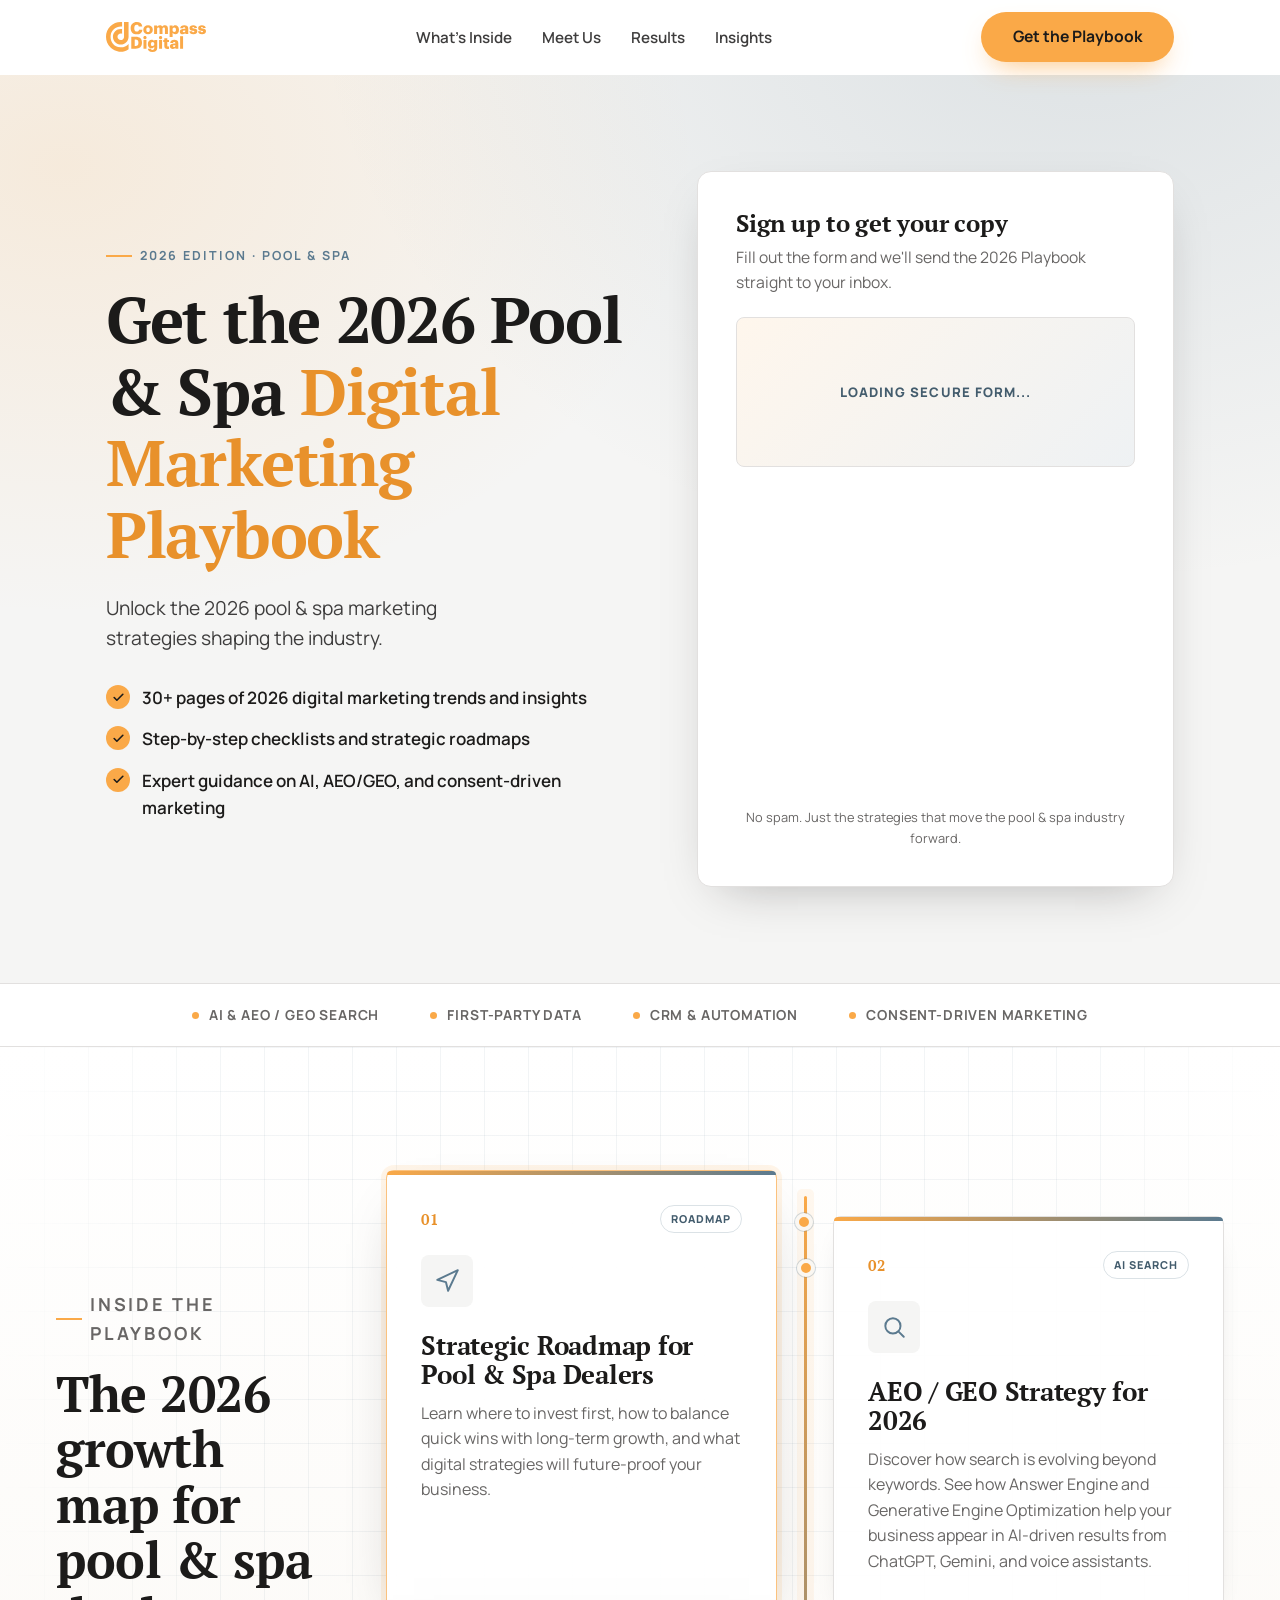
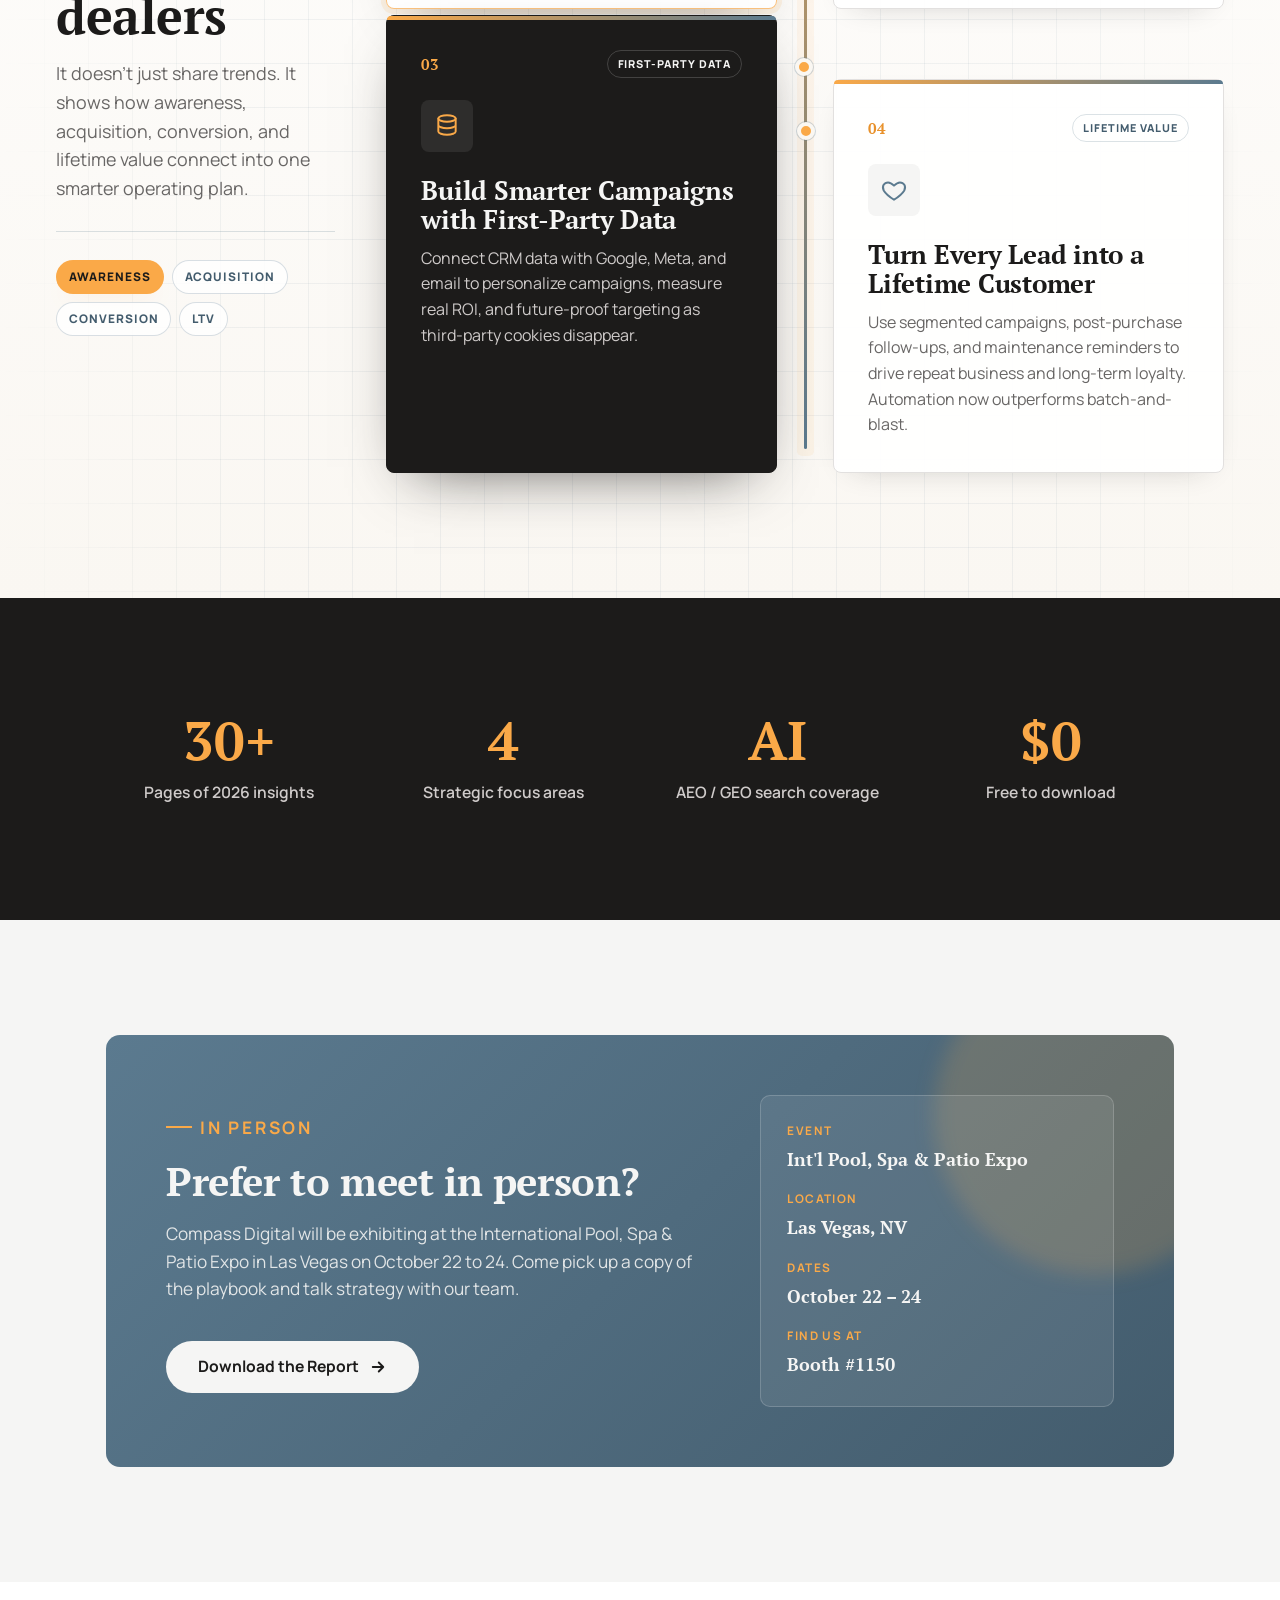
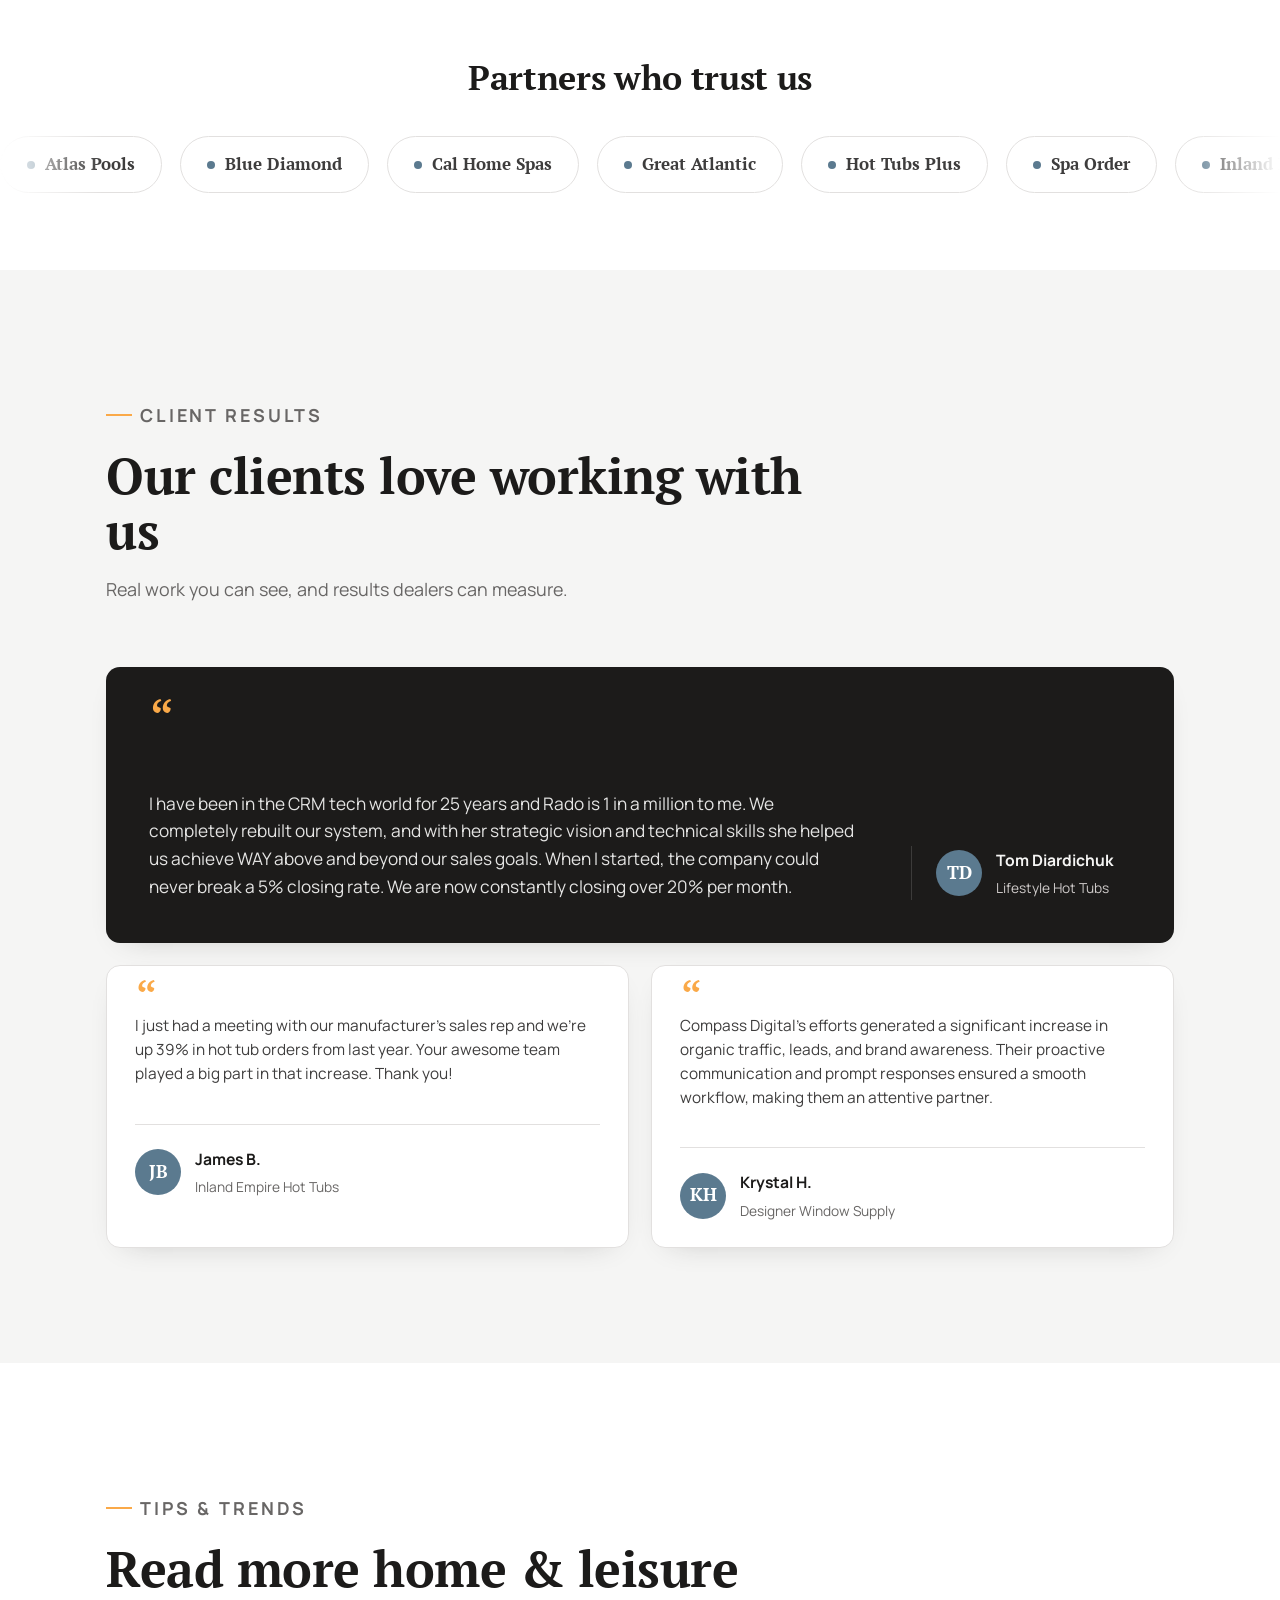
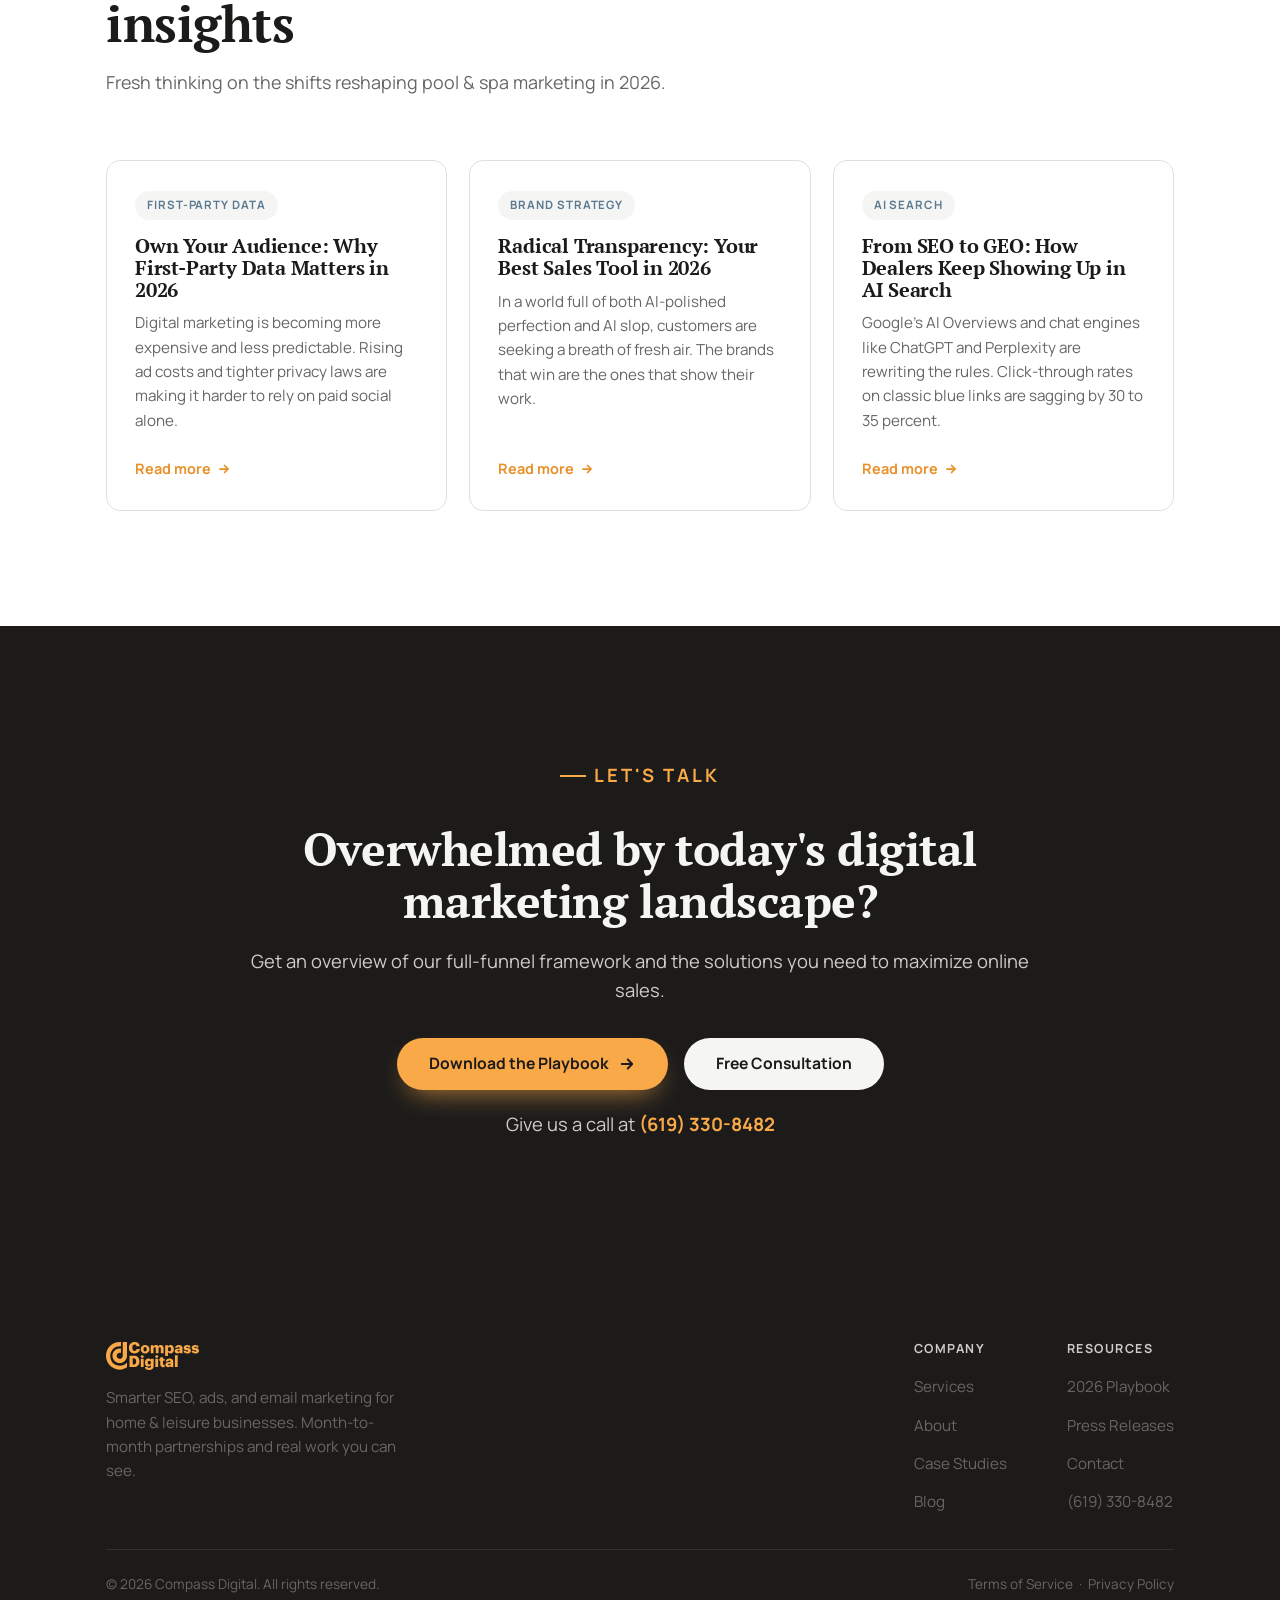
==== commit ec1eedcb: "Polish links testimonials and form embed" ====
--- a/public/index.html
+++ b/public/index.html
@@ -16,11 +16,13 @@
   <link rel="icon" type="image/png" href="assets/img/favicon.png" />
 
   <!-- Fonts (matches getcompassdigital.com) -->
+  <link rel="preconnect" href="https://getcompassdigital.com" />
+  <link rel="dns-prefetch" href="//getcompassdigital.com" />
   <link rel="preconnect" href="https://fonts.googleapis.com" />
   <link rel="preconnect" href="https://fonts.gstatic.com" crossorigin />
   <link href="https://fonts.googleapis.com/css2?family=Manrope:wght@400;600;700&family=PT+Serif:wght@400;700&display=swap" rel="stylesheet" />
 
-  <link rel="stylesheet" href="assets/css/styles.css?v=20260707-map-nav" />
+  <link rel="stylesheet" href="assets/css/styles.css?v=20260707-polish" />
 </head>
 <body>
   <!-- ============ HEADER ============ -->
@@ -91,13 +93,16 @@
                 <h2>Sign up to get your copy</h2>
                 <p>Fill out the form and we'll send the 2026 Playbook straight to your inbox.</p>
               </div>
-              <div class="playbook-form-embed">
+              <div class="playbook-form-embed is-loading" id="playbookFormEmbed">
+                <div class="playbook-form-loading" aria-hidden="true">Loading secure form...</div>
                 <iframe
                   class="playbook-form-frame"
                   src="https://getcompassdigital.com/playbook-form/?nowprocket=1"
                   title="Access the 2026 Pool and Spa Digital Marketing Playbook"
-                  loading="lazy"
+                  loading="eager"
                   referrerpolicy="strict-origin-when-cross-origin"
+                  allow="fullscreen"
+                  allowfullscreen
                 ></iframe>
                 <p class="form-note">No spam. Just the strategies that move the pool &amp; spa industry forward.</p>
               </div>
@@ -306,29 +311,31 @@
             </footer>
           </blockquote>
 
-          <blockquote class="quote reveal">
-            <div class="quote__mark" aria-hidden="true">&ldquo;</div>
-            <p>I just had a meeting with our manufacturer's sales rep and we're up 39% in hot tub orders from last year. Your awesome team played a big part in that increase. Thank you!</p>
-            <footer class="quote__who">
-              <span class="quote__avatar" aria-hidden="true">JB</span>
-              <span>
-                <span class="quote__name">James B.</span><br />
-                <span class="quote__co">Inland Empire Hot Tubs</span>
-              </span>
-            </footer>
-          </blockquote>
-
-          <blockquote class="quote reveal">
-            <div class="quote__mark" aria-hidden="true">&ldquo;</div>
-            <p>Compass Digital's efforts generated a significant increase in organic traffic, leads, and brand awareness. Their proactive communication and prompt responses ensured a smooth workflow, making them an attentive partner.</p>
-            <footer class="quote__who">
-              <span class="quote__avatar" aria-hidden="true">KH</span>
-              <span>
-                <span class="quote__name">Krystal H.</span><br />
-                <span class="quote__co">Designer Window Supply</span>
-              </span>
-            </footer>
-          </blockquote>
+          <div class="quotes__stack">
+            <blockquote class="quote reveal">
+              <div class="quote__mark" aria-hidden="true">&ldquo;</div>
+              <p>I just had a meeting with our manufacturer's sales rep and we're up 39% in hot tub orders from last year. Your awesome team played a big part in that increase. Thank you!</p>
+              <footer class="quote__who">
+                <span class="quote__avatar" aria-hidden="true">JB</span>
+                <span>
+                  <span class="quote__name">James B.</span><br />
+                  <span class="quote__co">Inland Empire Hot Tubs</span>
+                </span>
+              </footer>
+            </blockquote>
+
+            <blockquote class="quote reveal">
+              <div class="quote__mark" aria-hidden="true">&ldquo;</div>
+              <p>Compass Digital's efforts generated a significant increase in organic traffic, leads, and brand awareness. Their proactive communication and prompt responses ensured a smooth workflow, making them an attentive partner.</p>
+              <footer class="quote__who">
+                <span class="quote__avatar" aria-hidden="true">KH</span>
+                <span>
+                  <span class="quote__name">Krystal H.</span><br />
+                  <span class="quote__co">Designer Window Supply</span>
+                </span>
+              </footer>
+            </blockquote>
+          </div>
         </div>
       </div>
     </section>
@@ -347,21 +354,21 @@
             <span class="post__tag">First-Party Data</span>
             <h3>Own Your Audience: Why First-Party Data Matters in 2026</h3>
             <p>Digital marketing is becoming more expensive and less predictable. Rising ad costs and tighter privacy laws are making it harder to rely on paid social alone.</p>
-            <a href="https://getcompassdigital.com/blog/" class="post__more">Read more <svg width="14" height="14" viewBox="0 0 24 24" fill="none" stroke="currentColor" stroke-width="3" stroke-linecap="round" stroke-linejoin="round"><path d="M5 12h14M13 6l6 6-6 6"/></svg></a>
+            <a href="https://getcompassdigital.com/blog/own-your-audience-why-first-party-data-matters-in-2026/" class="post__more">Read more <svg width="14" height="14" viewBox="0 0 24 24" fill="none" stroke="currentColor" stroke-width="3" stroke-linecap="round" stroke-linejoin="round"><path d="M5 12h14M13 6l6 6-6 6"/></svg></a>
           </article>
 
           <article class="post reveal">
             <span class="post__tag">Brand Strategy</span>
             <h3>Radical Transparency: Your Best Sales Tool in 2026</h3>
             <p>In a world full of both AI-polished perfection and AI slop, customers are seeking a breath of fresh air. The brands that win are the ones that show their work.</p>
-            <a href="https://getcompassdigital.com/blog/" class="post__more">Read more <svg width="14" height="14" viewBox="0 0 24 24" fill="none" stroke="currentColor" stroke-width="3" stroke-linecap="round" stroke-linejoin="round"><path d="M5 12h14M13 6l6 6-6 6"/></svg></a>
+            <a href="https://getcompassdigital.com/blog/radical-transparency-your-best-sales-tool-in-2026/" class="post__more">Read more <svg width="14" height="14" viewBox="0 0 24 24" fill="none" stroke="currentColor" stroke-width="3" stroke-linecap="round" stroke-linejoin="round"><path d="M5 12h14M13 6l6 6-6 6"/></svg></a>
           </article>
 
           <article class="post reveal">
             <span class="post__tag">AI Search</span>
             <h3>From SEO to GEO: How Dealers Keep Showing Up in AI Search</h3>
             <p>Google's AI Overviews and chat engines like ChatGPT and Perplexity are rewriting the rules. Click-through rates on classic blue links are sagging by 30 to 35 percent.</p>
-            <a href="https://getcompassdigital.com/blog/" class="post__more">Read more <svg width="14" height="14" viewBox="0 0 24 24" fill="none" stroke="currentColor" stroke-width="3" stroke-linecap="round" stroke-linejoin="round"><path d="M5 12h14M13 6l6 6-6 6"/></svg></a>
+            <a href="https://getcompassdigital.com/blog/seo-to-geo-hot%e2%80%91tub-dealers/" class="post__more">Read more <svg width="14" height="14" viewBox="0 0 24 24" fill="none" stroke="currentColor" stroke-width="3" stroke-linecap="round" stroke-linejoin="round"><path d="M5 12h14M13 6l6 6-6 6"/></svg></a>
           </article>
         </div>
       </div>
@@ -432,6 +439,6 @@
     <small>30+ pages of 2026 insights</small>
   </a>
 
-  <script src="assets/js/main.js?v=20260707-map-nav"></script>
+  <script src="assets/js/main.js?v=20260707-polish"></script>
 </body>
 </html>
--- a/public/assets/css/styles.css
+++ b/public/assets/css/styles.css
@@ -381,6 +381,32 @@
 
 .playbook-form-embed {
   margin-top: 2px;
+  position: relative;
+}
+
+.playbook-form-loading {
+  position: absolute;
+  z-index: 1;
+  inset: 0 0 auto;
+  min-height: 150px;
+  display: grid;
+  place-items: center;
+  border: 1px solid var(--line);
+  border-radius: 8px;
+  background: linear-gradient(135deg, rgba(250, 169, 72, 0.1), rgba(91, 122, 143, 0.1)),
+    var(--white);
+  color: var(--slate-dark);
+  font-size: 0.82rem;
+  font-weight: 800;
+  letter-spacing: 0.08em;
+  pointer-events: none;
+  text-transform: uppercase;
+  transition: opacity 0.25s var(--ease), visibility 0.25s var(--ease);
+}
+
+.playbook-form-embed:not(.is-loading) .playbook-form-loading {
+  opacity: 0;
+  visibility: hidden;
 }
 
 .playbook-form-frame {
@@ -389,6 +415,12 @@
   display: block;
   border: 0;
   background: transparent;
+  opacity: 1;
+  transition: opacity 0.25s var(--ease);
+}
+
+.playbook-form-embed.is-loading .playbook-form-frame {
+  opacity: 0.3;
 }
 
 .form-note {
@@ -872,11 +904,19 @@
 /* ---------- Testimonials ---------- */
 .quotes {
   display: grid;
-  grid-template-columns: repeat(3, minmax(0, 1fr));
+  grid-template-columns: 1fr;
   gap: 22px;
+  align-items: stretch;
+}
+
+.quotes__stack {
+  display: grid;
+  grid-template-columns: repeat(2, minmax(0, 1fr));
+  gap: 22px;
 }
 
 .quote {
+  margin: 0;
   background: var(--white);
   border: 1px solid var(--line);
   border-radius: var(--radius);
@@ -904,11 +944,37 @@
   background: var(--ink);
   color: var(--cream);
   border-color: transparent;
+  display: grid;
+  grid-template-columns: minmax(0, 1fr) minmax(220px, 0.3fr);
+  gap: clamp(24px, 4vw, 52px);
+  align-items: end;
+  padding: clamp(30px, 4vw, 42px);
+}
+
+.quote--feature .quote__mark {
+  grid-column: 1 / -1;
 }
 
 .quote--feature p {
   color: rgba(245, 245, 244, 0.92);
-  font-size: 1.12rem;
+  flex: 0;
+  font-size: clamp(1.05rem, 1.35vw, 1.25rem);
+  margin: 0;
+}
+
+.quotes__stack .quote {
+  padding: 24px 28px;
+}
+
+.quotes__stack .quote__mark {
+  font-size: 3rem;
+  height: 24px;
+}
+
+.quotes__stack .quote p {
+  flex: 0;
+  font-size: 0.96rem;
+  line-height: 1.55;
 }
 
 .quote__who {
@@ -921,7 +987,12 @@
 }
 
 .quote--feature .quote__who {
-  border-top-color: rgba(255, 255, 255, 0.14);
+  align-self: end;
+  border-left: 1px solid rgba(255, 255, 255, 0.14);
+  border-top: 0;
+  margin-top: 0;
+  padding-left: 24px;
+  padding-top: 0;
 }
 
 .quote__avatar {
@@ -1338,6 +1409,17 @@
   .quotes,
   .posts {
     grid-template-columns: 1fr;
+  }
+  .quotes__stack,
+  .quote--feature {
+    grid-template-columns: 1fr;
+  }
+  .quote--feature .quote__who {
+    border-left: 0;
+    border-top: 1px solid rgba(255, 255, 255, 0.14);
+    margin-top: 22px;
+    padding-left: 0;
+    padding-top: 20px;
   }
   .footer__top {
     flex-direction: column;
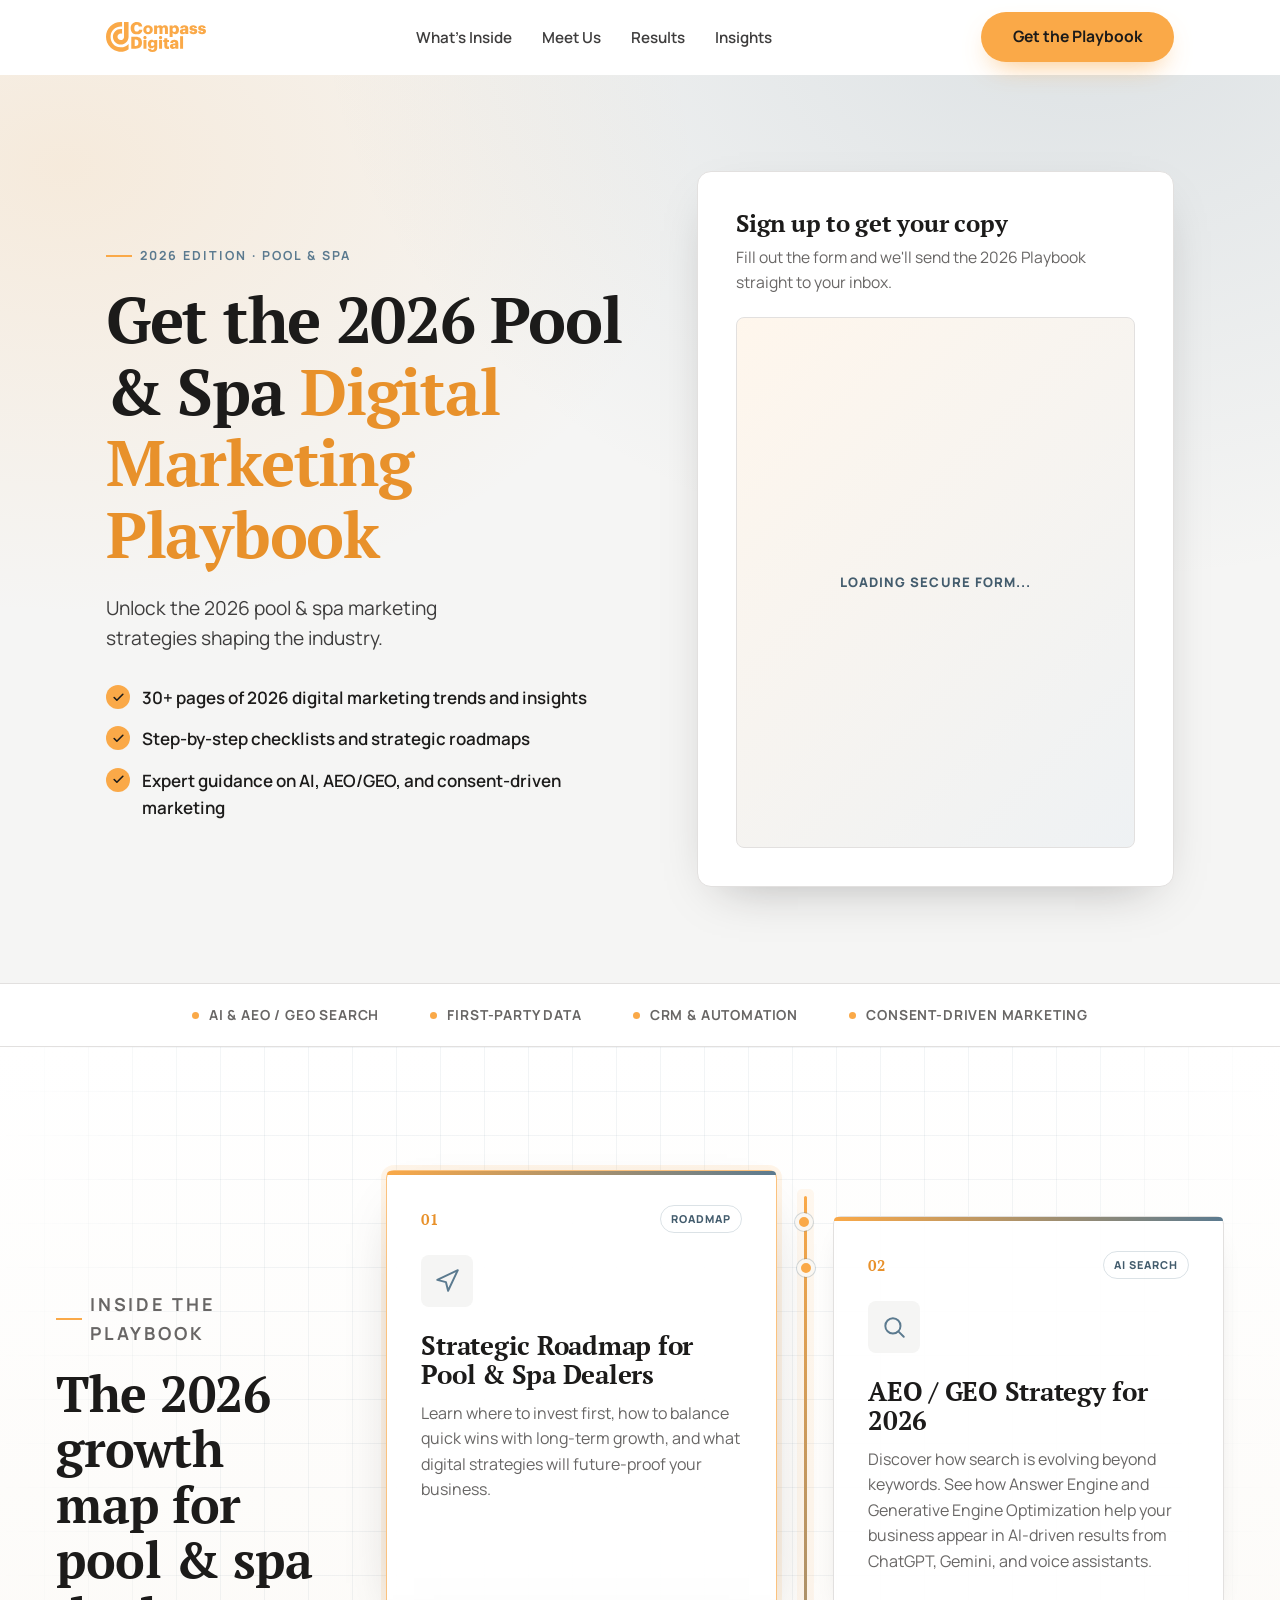
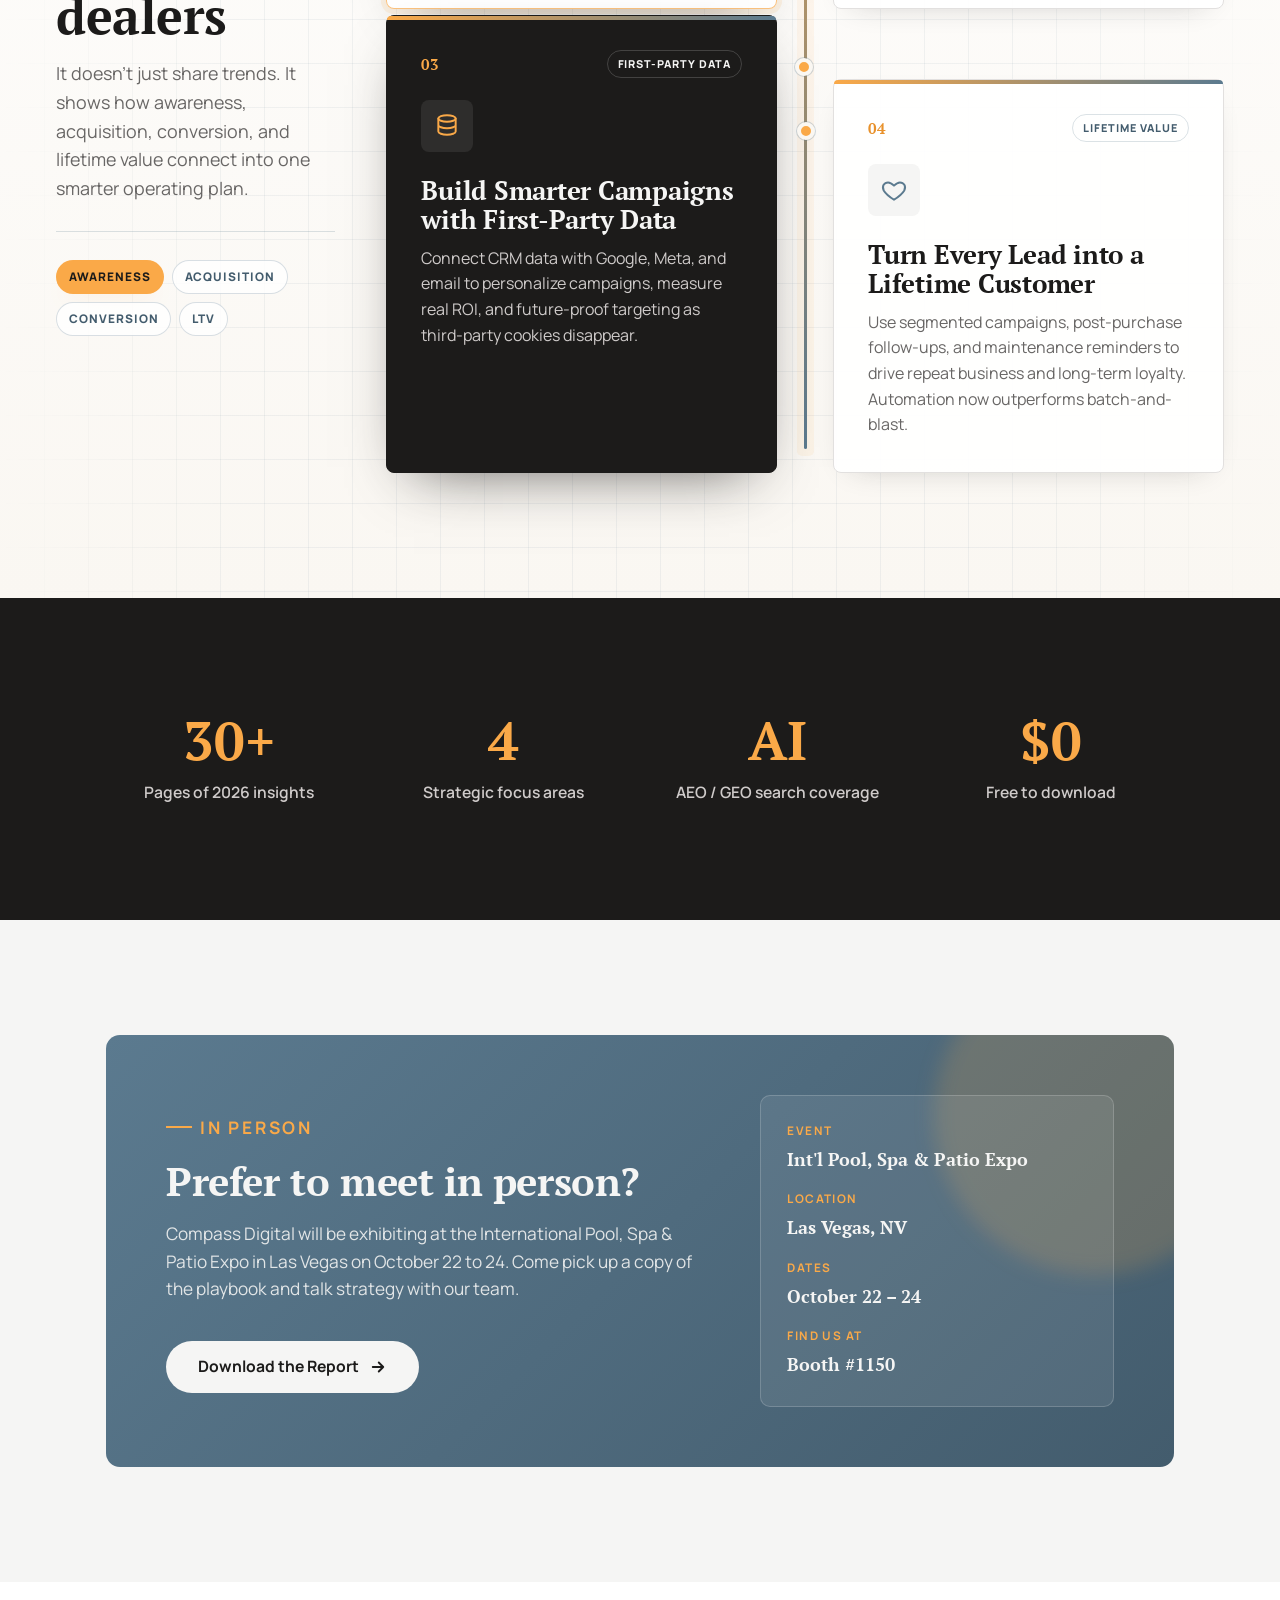
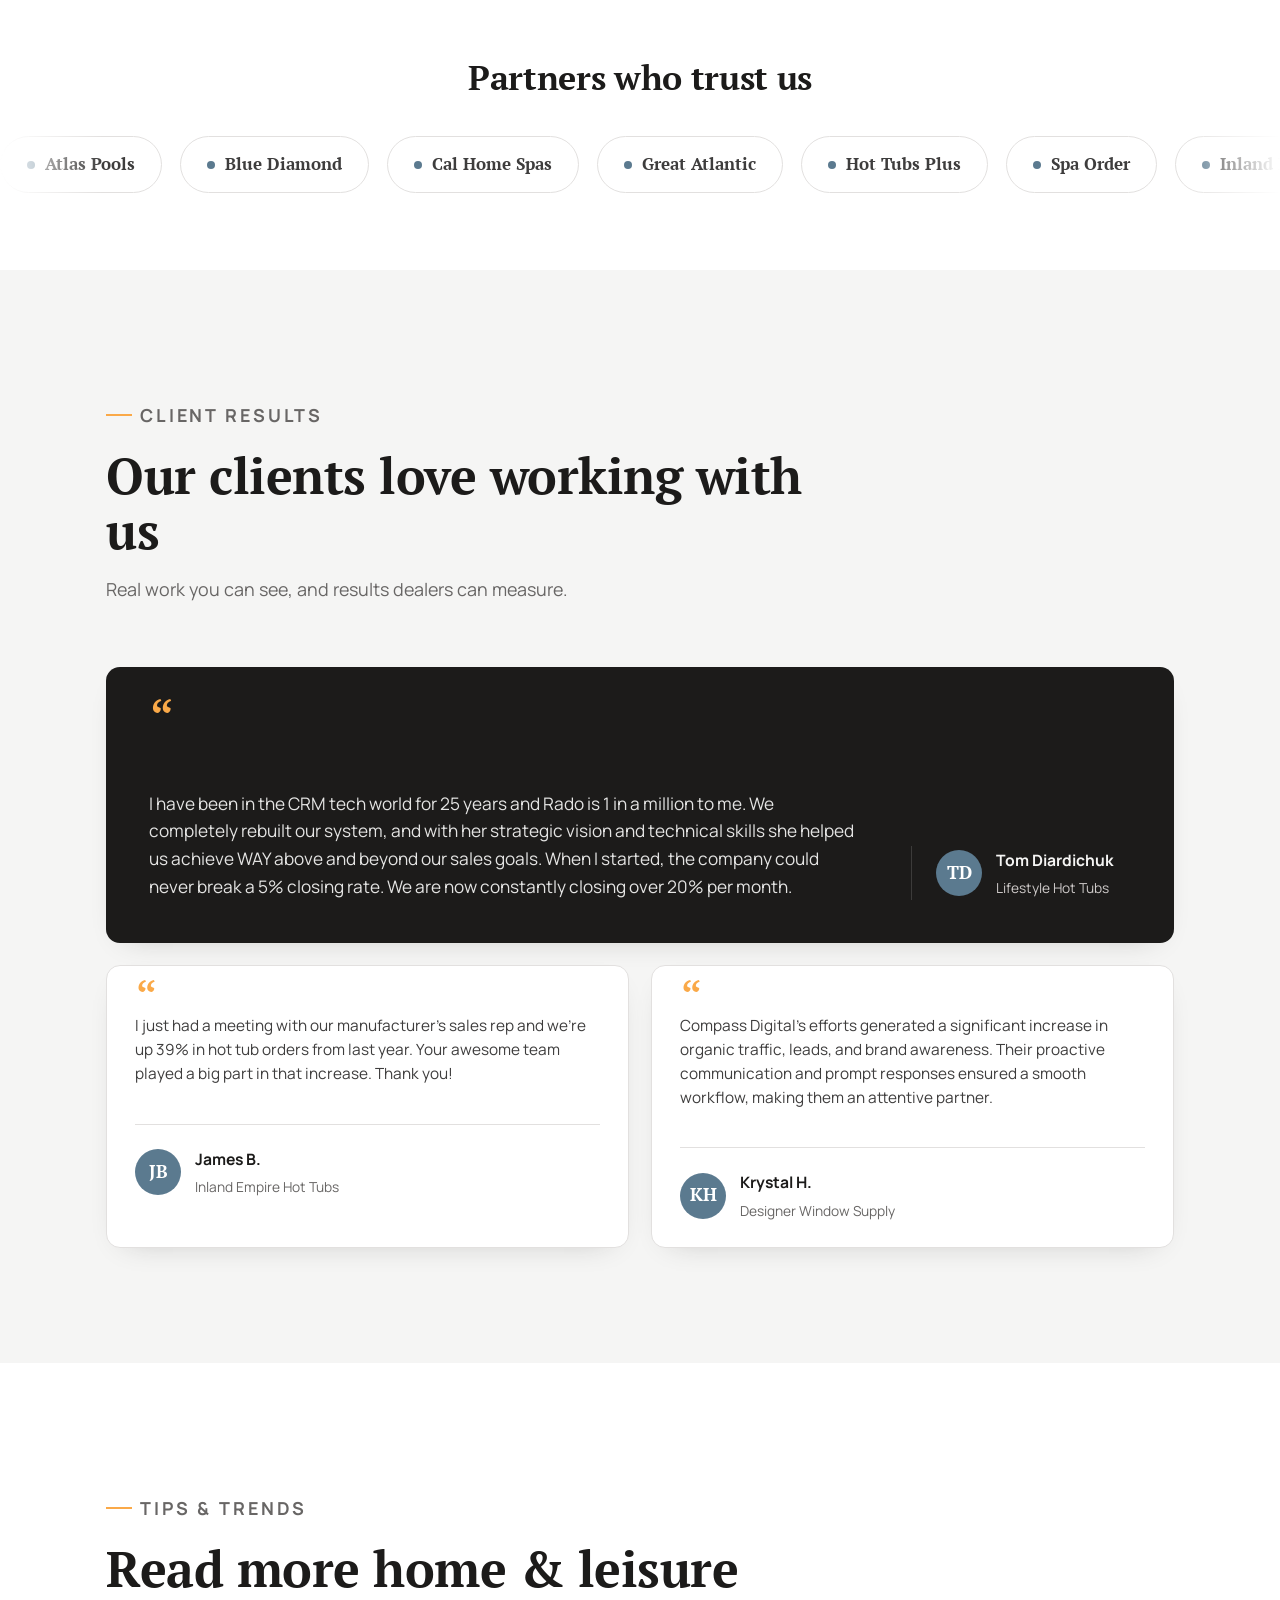
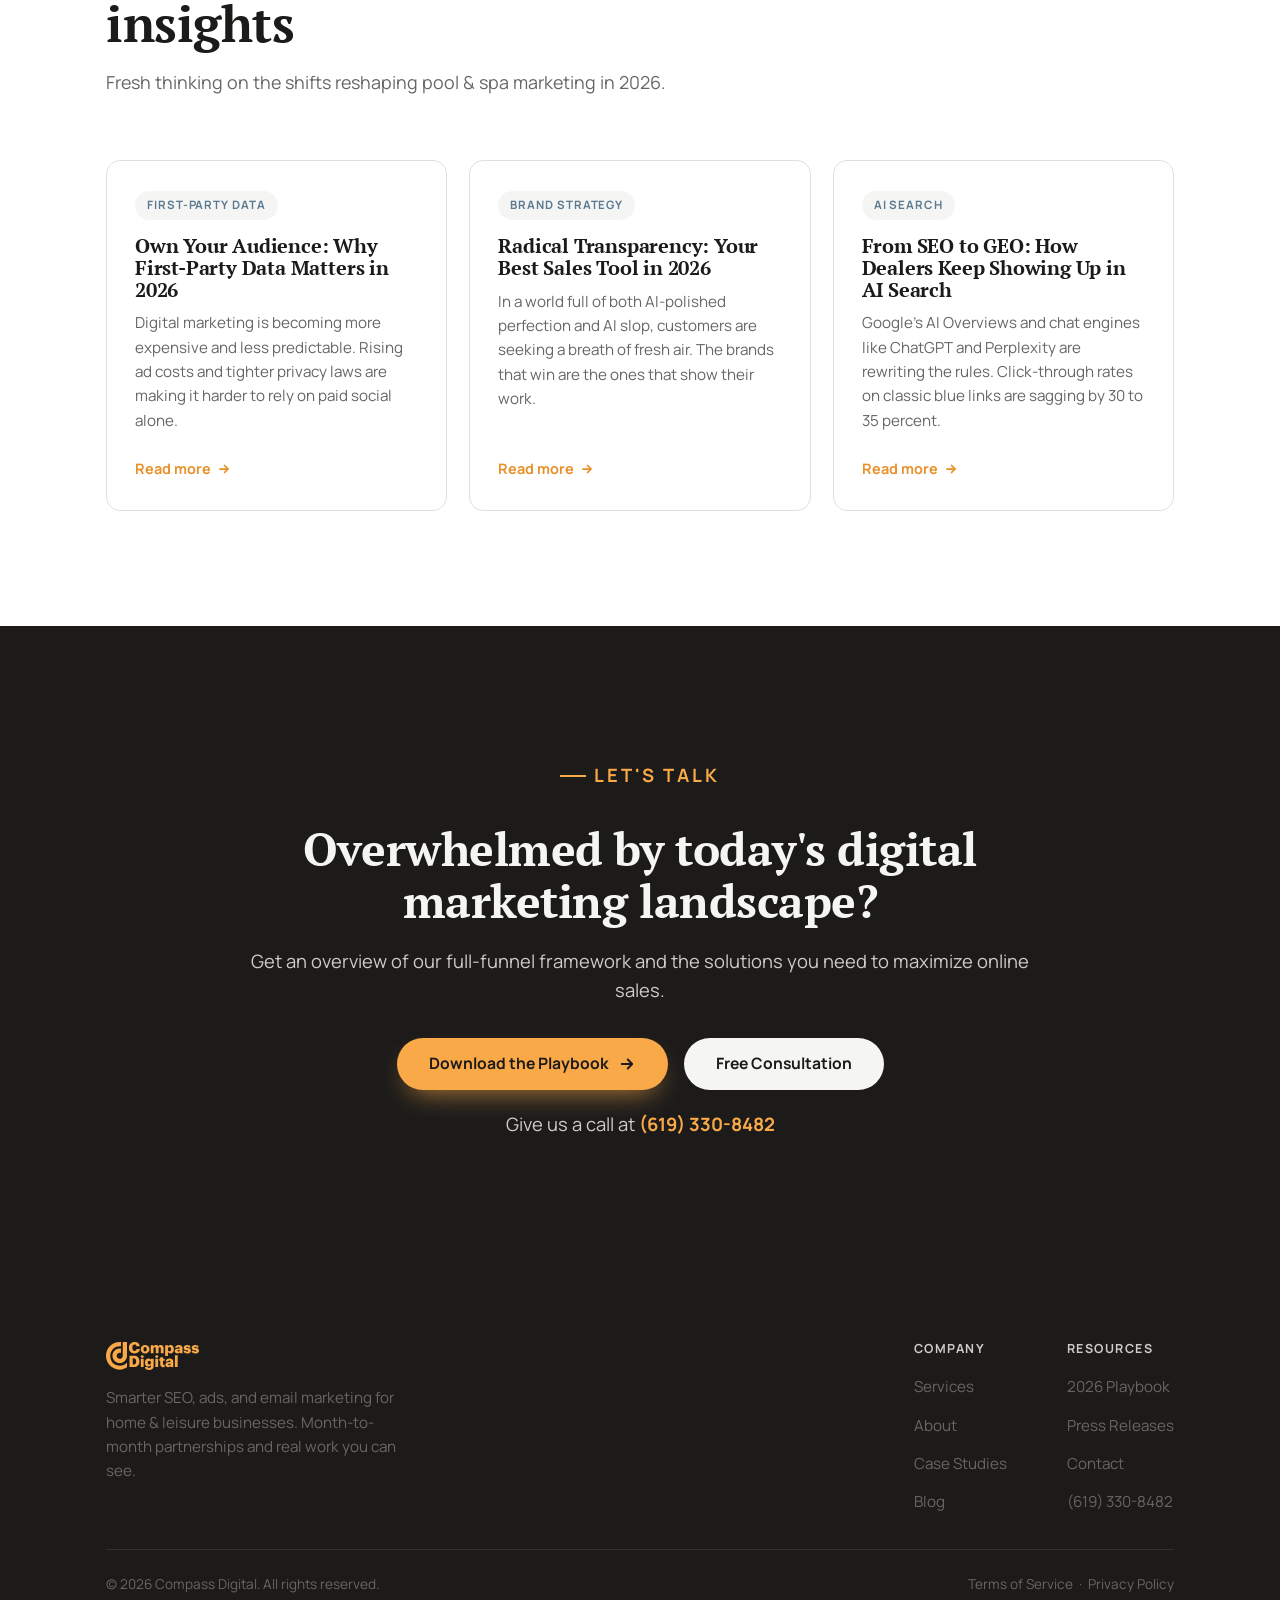
==== commit e88c6839: "Refine playbook form loading overlay" ====
--- a/public/index.html
+++ b/public/index.html
@@ -22,7 +22,7 @@
   <link rel="preconnect" href="https://fonts.gstatic.com" crossorigin />
   <link href="https://fonts.googleapis.com/css2?family=Manrope:wght@400;600;700&family=PT+Serif:wght@400;700&display=swap" rel="stylesheet" />
 
-  <link rel="stylesheet" href="assets/css/styles.css?v=20260707-polish" />
+  <link rel="stylesheet" href="assets/css/styles.css?v=20260707-form-loader" />
 </head>
 <body>
   <!-- ============ HEADER ============ -->
@@ -439,6 +439,6 @@
     <small>30+ pages of 2026 insights</small>
   </a>
 
-  <script src="assets/js/main.js?v=20260707-polish"></script>
+  <script src="assets/js/main.js?v=20260707-form-loader"></script>
 </body>
 </html>
--- a/public/assets/css/styles.css
+++ b/public/assets/css/styles.css
@@ -381,14 +381,14 @@
 
 .playbook-form-embed {
   margin-top: 2px;
+  isolation: isolate;
   position: relative;
 }
 
 .playbook-form-loading {
   position: absolute;
-  z-index: 1;
-  inset: 0 0 auto;
-  min-height: 150px;
+  z-index: 2;
+  inset: 0;
   display: grid;
   place-items: center;
   border: 1px solid var(--line);
@@ -420,7 +420,7 @@
 }
 
 .playbook-form-embed.is-loading .playbook-form-frame {
-  opacity: 0.3;
+  opacity: 0;
 }
 
 .form-note {
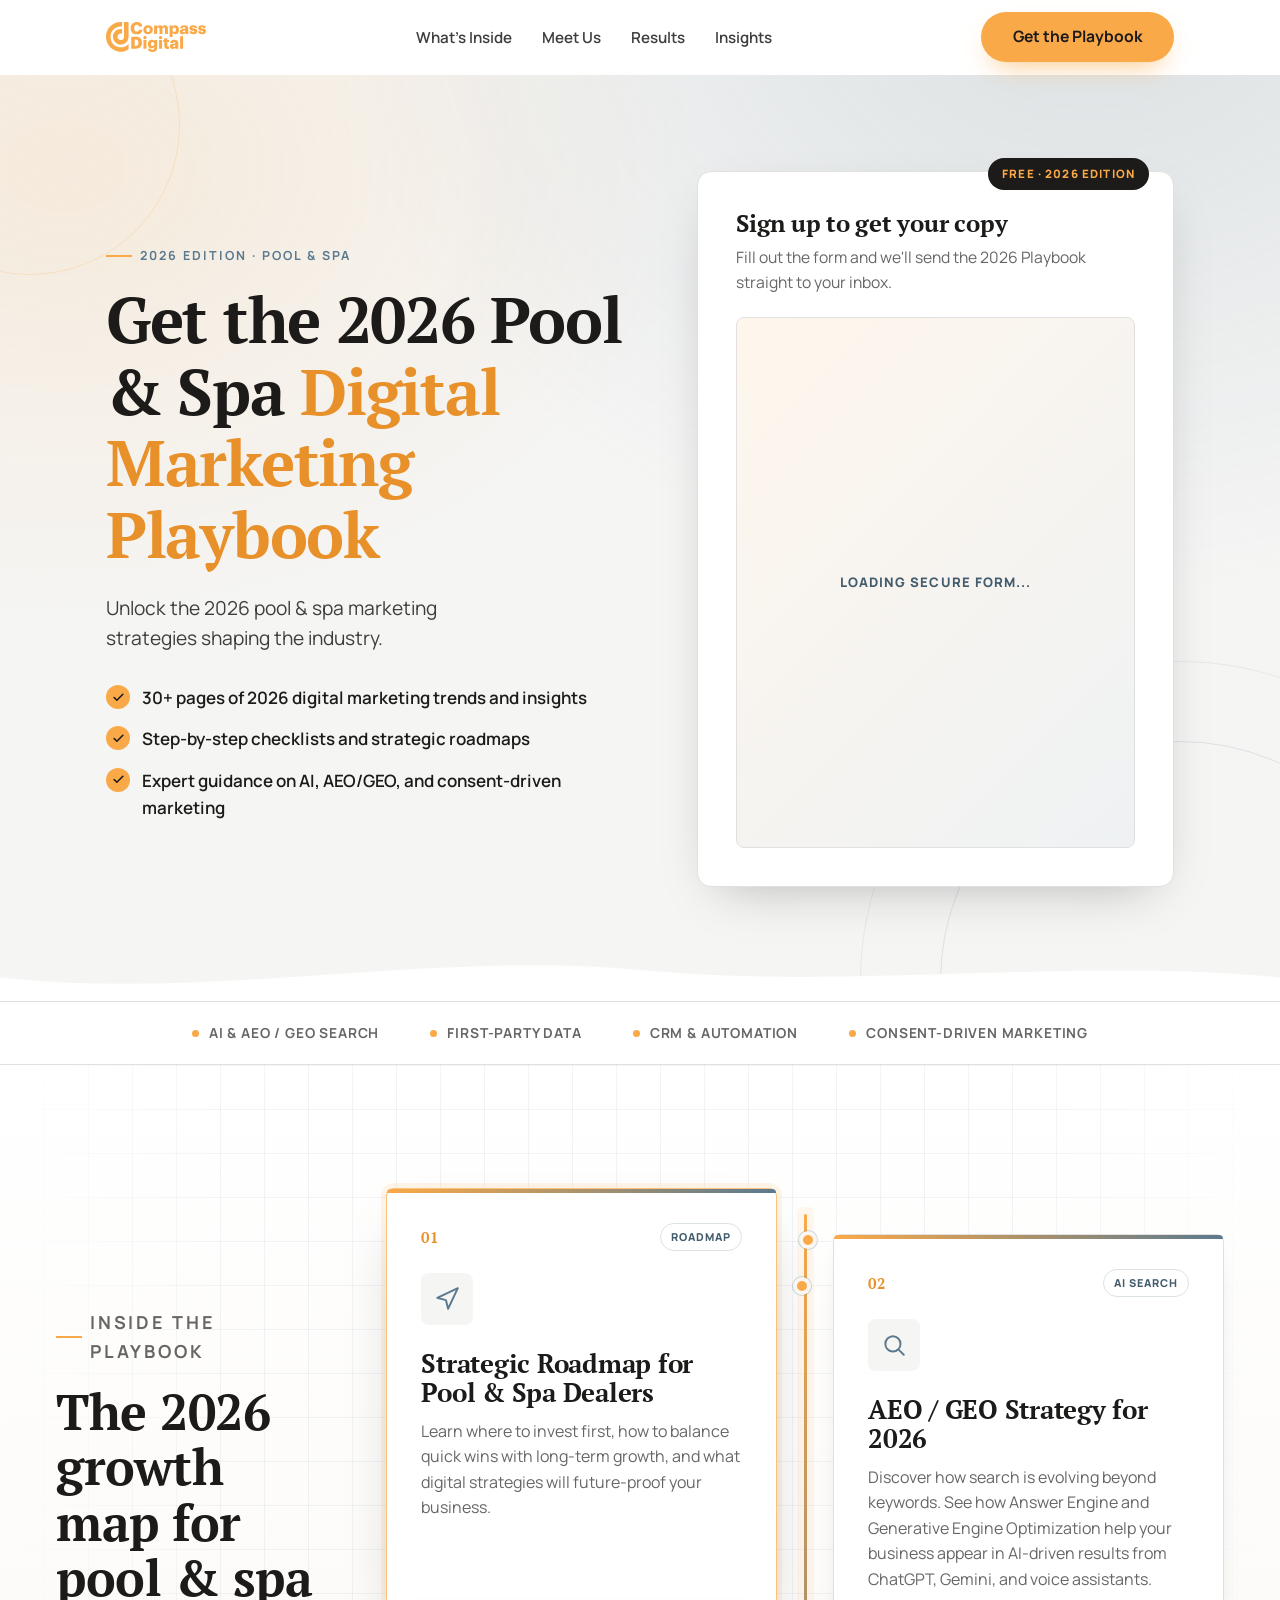
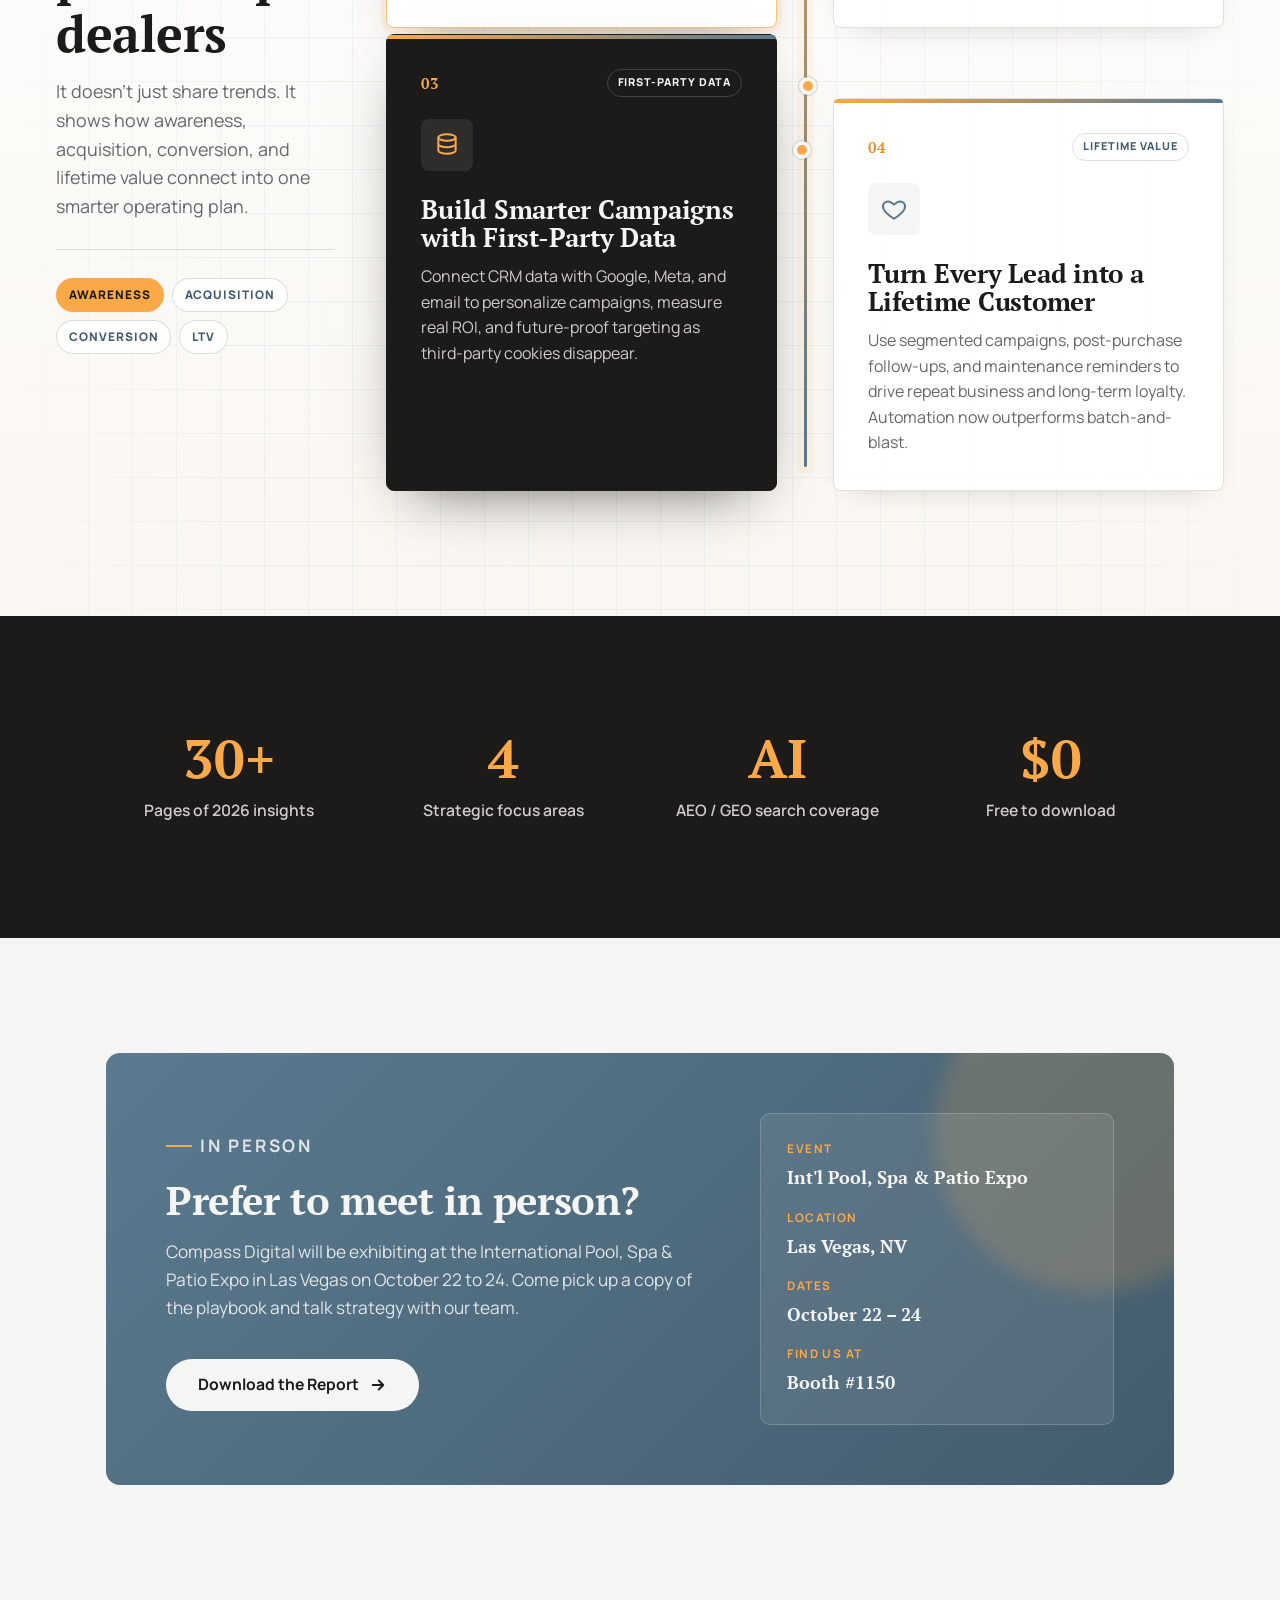
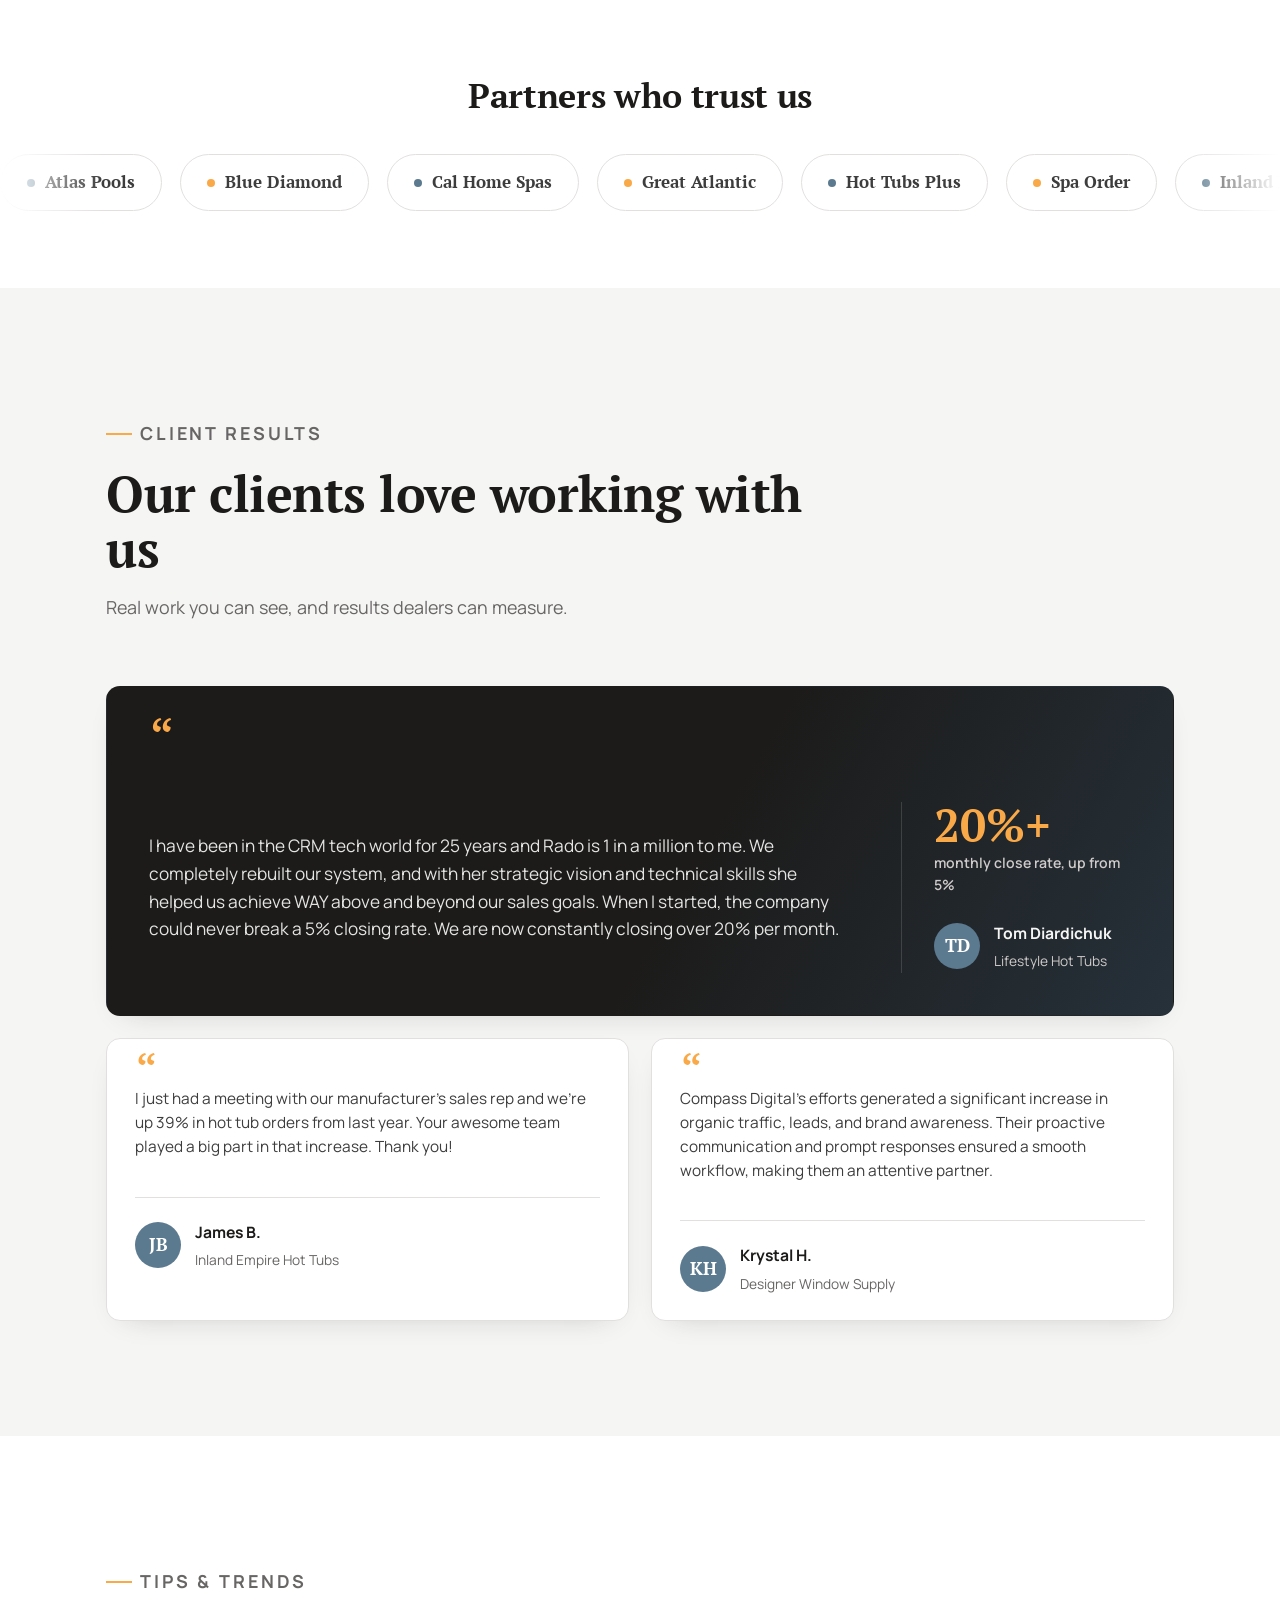
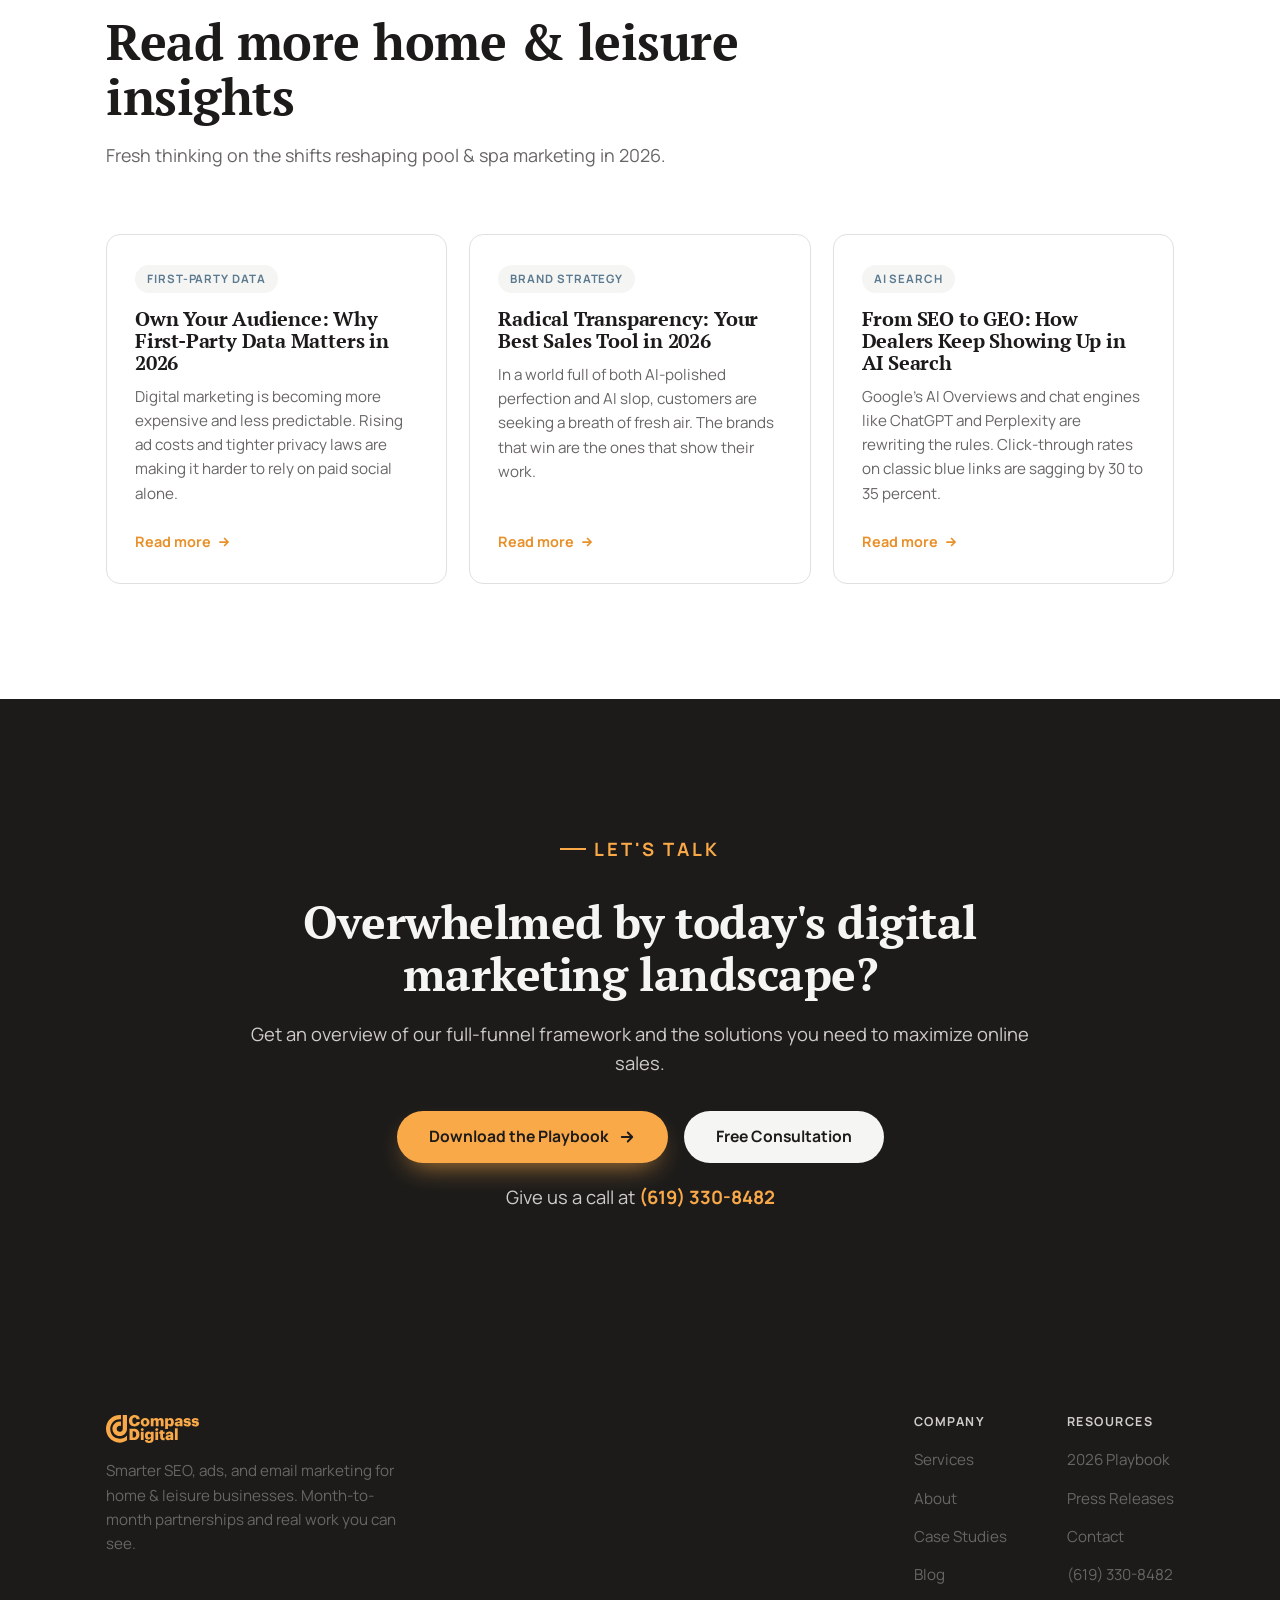
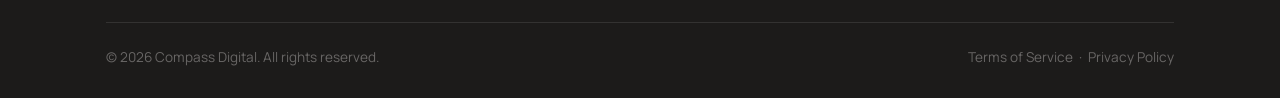
==== commit d2872570: "Polish visuals, fix map interaction bugs, improve a11y and SEO meta Visual: hero ripple accents and " ====
--- a/public/index.html
+++ b/public/index.html
@@ -7,11 +7,16 @@
   <meta name="description" content="Get the 2026 Pool & Spa Digital Marketing Playbook from Compass Digital. 30+ pages on AI search (AEO/GEO), first-party data, CRM automation, and the strategies shaping the industry." />
   <meta name="theme-color" content="#faa948" />
 
+  <!-- Canonical: update to this page's own URL at launch cutover -->
+  <link rel="canonical" href="https://getcompassdigital.com/pool-and-spa-digital-marketing-playbook-2026/" />
+
   <!-- Open Graph -->
   <meta property="og:type" content="website" />
+  <meta property="og:url" content="https://getcompassdigital.com/pool-and-spa-digital-marketing-playbook-2026/" />
   <meta property="og:title" content="2026 Pool & Spa Digital Marketing Playbook | Compass Digital" />
   <meta property="og:description" content="Unlock the 2026 pool & spa marketing strategies shaping the industry. 30+ pages of trends, checklists, and roadmaps." />
-  <meta property="og:image" content="assets/img/favicon.png" />
+  <meta property="og:image" content="https://getcompassdigital.com/wp-content/uploads/2022/07/android-chrome-512x512-1-1-300x300.png" />
+  <meta name="twitter:card" content="summary" />
 
   <link rel="icon" type="image/png" href="assets/img/favicon.png" />
 
@@ -22,11 +27,30 @@
   <link rel="preconnect" href="https://fonts.gstatic.com" crossorigin />
   <link href="https://fonts.googleapis.com/css2?family=Manrope:wght@400;600;700&family=PT+Serif:wght@400;700&display=swap" rel="stylesheet" />
 
-  <link rel="stylesheet" href="assets/css/styles.css?v=20260707-form-loader" />
+  <link rel="stylesheet" href="assets/css/styles.css?v=20260707-polish" />
+
+  <script type="application/ld+json">
+  {
+    "@context": "https://schema.org",
+    "@type": "WebPage",
+    "name": "2026 Pool & Spa Digital Marketing Playbook",
+    "description": "Get the 2026 Pool & Spa Digital Marketing Playbook from Compass Digital. 30+ pages on AI search (AEO/GEO), first-party data, CRM automation, and the strategies shaping the industry.",
+    "publisher": {
+      "@type": "Organization",
+      "name": "Compass Digital",
+      "url": "https://getcompassdigital.com/",
+      "logo": "https://getcompassdigital.com/wp-content/uploads/2022/08/logo_gold.svg",
+      "telephone": "+1-619-330-8482"
+    }
+  }
+  </script>
 </head>
 <body>
+  <a class="skip-link" href="#main">Skip to content</a>
+
   <!-- ============ HEADER ============ -->
   <header class="site-header" id="siteHeader">
+    <div class="scroll-progress" aria-hidden="true"><span id="scrollProgress"></span></div>
     <div class="container">
       <nav class="nav" id="nav">
         <a class="nav__logo" href="https://getcompassdigital.com/" aria-label="Compass Digital home">
@@ -48,9 +72,12 @@
     </div>
   </header>
 
-  <main>
+  <main id="main">
     <!-- ============ HERO ============ -->
     <section class="hero" id="get">
+      <div class="hero__ripples" aria-hidden="true">
+        <span></span><span></span><span></span>
+      </div>
       <div class="container">
         <div class="hero__grid">
           <div class="hero__copy reveal">
@@ -88,6 +115,7 @@
 
           <!-- Form card -->
           <div class="form-card reveal" id="playbookSignup">
+            <span class="form-card__badge" aria-hidden="true">Free &middot; 2026 Edition</span>
             <div class="form-body">
               <div class="form-card__head">
                 <h2>Sign up to get your copy</h2>
@@ -110,6 +138,9 @@
           </div>
         </div>
       </div>
+      <div class="hero__wave" aria-hidden="true">
+        <svg viewBox="0 0 1440 56" preserveAspectRatio="none" xmlns="http://www.w3.org/2000/svg"><path d="M0 30 C 240 56 480 0 720 22 C 960 44 1200 8 1440 30 L 1440 56 L 0 56 Z" fill="#ffffff"/></svg>
+      </div>
     </section>
 
     <!-- ============ TRUST BAR ============ -->
@@ -198,11 +229,11 @@
       <div class="container">
         <div class="stats">
           <div class="stat reveal">
-            <div class="stat__num">30+</div>
+            <div class="stat__num" data-count="30" data-suffix="+">30+</div>
             <div class="stat__label">Pages of 2026 insights</div>
           </div>
           <div class="stat reveal">
-            <div class="stat__num">4</div>
+            <div class="stat__num" data-count="4">4</div>
             <div class="stat__label">Strategic focus areas</div>
           </div>
           <div class="stat reveal">
@@ -222,10 +253,10 @@
       <div class="container">
         <div class="expo reveal">
           <div class="expo__body">
-            <p class="eyebrow" style="color: var(--orange);">In Person</p>
+            <p class="eyebrow eyebrow--orange">In Person</p>
             <h2>Prefer to meet in person?</h2>
             <p>Compass Digital will be exhibiting at the International Pool, Spa &amp; Patio Expo in Las Vegas on October 22 to 24. Come pick up a copy of the playbook and talk strategy with our team.</p>
-            <a href="#playbookSignup" class="btn btn--light" style="margin-top: 22px;">
+            <a href="#playbookSignup" class="btn btn--light expo__cta">
               Download the Report
               <svg width="18" height="18" viewBox="0 0 24 24" fill="none" stroke="currentColor" stroke-width="2.5" stroke-linecap="round" stroke-linejoin="round"><path d="M5 12h14M13 6l6 6-6 6"/></svg>
             </a>
@@ -255,10 +286,10 @@
     </section>
 
     <!-- ============ PARTNERS ============ -->
-    <section class="section" style="padding-block: clamp(48px, 6vw, 80px);">
-      <div class="container">
-        <div class="section-head reveal" style="text-align:center; margin-inline:auto; margin-bottom: 40px;">
-          <h2 style="font-size: clamp(1.5rem, 3vw, 2.1rem);">Partners who trust us</h2>
+    <section class="section section--partners">
+      <div class="container">
+        <div class="section-head section-head--partners reveal">
+          <h2>Partners who trust us</h2>
         </div>
       </div>
       <div class="marquee reveal" aria-label="Partner companies">
@@ -302,13 +333,19 @@
           <blockquote class="quote quote--feature reveal">
             <div class="quote__mark" aria-hidden="true">&ldquo;</div>
             <p>I have been in the CRM tech world for 25 years and Rado is 1 in a million to me. We completely rebuilt our system, and with her strategic vision and technical skills she helped us achieve WAY above and beyond our sales goals. When I started, the company could never break a 5% closing rate. We are now constantly closing over 20% per month.</p>
-            <footer class="quote__who">
-              <span class="quote__avatar" aria-hidden="true">TD</span>
-              <span>
-                <span class="quote__name">Tom Diardichuk</span><br />
-                <span class="quote__co">Lifestyle Hot Tubs</span>
-              </span>
-            </footer>
+            <div class="quote__aside">
+              <div class="quote__stat">
+                <span class="quote__stat-num">20%+</span>
+                <span class="quote__stat-label">monthly close rate, up from 5%</span>
+              </div>
+              <footer class="quote__who">
+                <span class="quote__avatar" aria-hidden="true">TD</span>
+                <span>
+                  <span class="quote__name">Tom Diardichuk</span><br />
+                  <span class="quote__co">Lifestyle Hot Tubs</span>
+                </span>
+              </footer>
+            </div>
           </blockquote>
 
           <div class="quotes__stack">
@@ -378,7 +415,7 @@
     <section class="section section--ink final">
       <div class="container">
         <div class="final__inner reveal">
-          <p class="eyebrow" style="justify-content:center;">Let's Talk</p>
+          <p class="eyebrow eyebrow--center">Let's Talk</p>
           <h2>Overwhelmed by today's digital marketing landscape?</h2>
           <p>Get an overview of our full-funnel framework and the solutions you need to maximize online sales.</p>
           <div class="final__actions">
@@ -415,7 +452,7 @@
           <div class="footer__col">
             <h4>Resources</h4>
             <ul>
-              <li><a href="#get">2026 Playbook</a></li>
+              <li><a href="#playbookSignup">2026 Playbook</a></li>
               <li><a href="https://getcompassdigital.com/press-releases/">Press Releases</a></li>
               <li><a href="https://getcompassdigital.com/contact/">Contact</a></li>
               <li><a href="tel:6193308482">(619) 330-8482</a></li>
@@ -439,6 +476,6 @@
     <small>30+ pages of 2026 insights</small>
   </a>
 
-  <script src="assets/js/main.js?v=20260707-form-loader"></script>
+  <script src="assets/js/main.js?v=20260707-polish"></script>
 </body>
 </html>
--- a/public/assets/css/styles.css
+++ b/public/assets/css/styles.css
@@ -79,6 +79,36 @@
   margin: 0 0 1rem;
 }
 
+/* ---------- Accessibility ---------- */
+.skip-link {
+  position: fixed;
+  top: -100px;
+  left: 16px;
+  z-index: 100;
+  background: var(--ink);
+  color: var(--cream);
+  font-weight: 700;
+  font-size: 0.9rem;
+  padding: 12px 20px;
+  border-radius: 0 0 10px 10px;
+  transition: top 0.2s var(--ease);
+}
+
+.skip-link:focus-visible {
+  top: 0;
+}
+
+a:focus-visible,
+button:focus-visible {
+  outline: 3px solid rgba(250, 169, 72, 0.65);
+  outline-offset: 3px;
+  border-radius: 4px;
+}
+
+.btn:focus-visible {
+  border-radius: 999px;
+}
+
 /* ---------- Layout helpers ---------- */
 .container {
   width: 100%;
@@ -120,8 +150,13 @@
   background: var(--orange);
 }
 
-.section--ink .eyebrow {
+.section--ink .eyebrow,
+.eyebrow--orange {
   color: var(--orange);
+}
+
+.eyebrow--center {
+  justify-content: center;
 }
 
 .section-head {
@@ -221,6 +256,21 @@
   box-shadow: 0 6px 24px -20px rgba(28, 27, 26, 0.5);
 }
 
+.scroll-progress {
+  position: absolute;
+  inset: auto 0 -1px 0;
+  height: 3px;
+  pointer-events: none;
+}
+
+.scroll-progress span {
+  display: block;
+  height: 100%;
+  background: linear-gradient(90deg, var(--orange), var(--orange-dark));
+  transform: scaleX(0);
+  transform-origin: left;
+}
+
 .nav {
   display: flex;
   align-items: center;
@@ -294,12 +344,62 @@
     var(--cream);
 }
 
+.hero__ripples {
+  position: absolute;
+  inset: 0;
+  pointer-events: none;
+  overflow: hidden;
+}
+
+.hero__ripples span {
+  position: absolute;
+  border: 1.5px solid rgba(91, 122, 143, 0.16);
+  border-radius: 50%;
+}
+
+.hero__ripples span:nth-child(1) {
+  width: 480px;
+  height: 480px;
+  right: -140px;
+  bottom: -220px;
+}
+
+.hero__ripples span:nth-child(2) {
+  width: 640px;
+  height: 640px;
+  right: -220px;
+  bottom: -300px;
+  border-color: rgba(91, 122, 143, 0.1);
+}
+
+.hero__ripples span:nth-child(3) {
+  width: 300px;
+  height: 300px;
+  left: -120px;
+  top: -100px;
+  border-color: rgba(250, 169, 72, 0.22);
+}
+
+.hero__wave {
+  position: relative;
+  margin-top: -1px;
+  line-height: 0;
+}
+
+.hero__wave svg {
+  display: block;
+  width: 100%;
+  height: clamp(22px, 4vw, 56px);
+}
+
 .hero__grid {
+  position: relative;
+  z-index: 1;
   display: grid;
   grid-template-columns: 1.05fr 0.95fr;
   gap: clamp(40px, 5vw, 72px);
   align-items: center;
-  padding-block: clamp(56px, 8vw, 96px);
+  padding-block: clamp(56px, 8vw, 96px) clamp(30px, 5vw, 64px);
 }
 
 .hero h1 {
@@ -357,12 +457,28 @@
 
 /* ---------- Form card ---------- */
 .form-card {
+  position: relative;
   scroll-margin-top: 96px;
   background: var(--white);
   border: 1px solid var(--line);
   border-radius: var(--radius);
   padding: clamp(26px, 3vw, 38px);
   box-shadow: var(--shadow);
+}
+
+.form-card__badge {
+  position: absolute;
+  top: -14px;
+  right: 24px;
+  background: var(--ink);
+  color: var(--orange);
+  font-size: 0.72rem;
+  font-weight: 800;
+  letter-spacing: 0.1em;
+  text-transform: uppercase;
+  padding: 7px 14px;
+  border-radius: 999px;
+  box-shadow: var(--shadow-soft);
 }
 
 .form-card__head {
@@ -618,11 +734,11 @@
 }
 
 .map-step:nth-child(odd)::after {
-  right: -37px;
+  right: -41px;
 }
 
 .map-step:nth-child(even)::after {
-  left: -37px;
+  left: -41px;
 }
 
 .map-step:nth-child(even) {
@@ -843,6 +959,24 @@
 }
 
 /* ---------- Partners marquee ---------- */
+.section--partners {
+  padding-block: clamp(48px, 6vw, 80px);
+}
+
+.section-head--partners {
+  text-align: center;
+  margin-inline: auto;
+  margin-bottom: 40px;
+}
+
+.section-head--partners h2 {
+  font-size: clamp(1.5rem, 3vw, 2.1rem);
+}
+
+.expo__cta {
+  margin-top: 22px;
+}
+
 .marquee {
   overflow: hidden;
   -webkit-mask-image: linear-gradient(
@@ -895,6 +1029,10 @@
   background: var(--slate);
 }
 
+.chip:nth-child(even) .dot {
+  background: var(--orange);
+}
+
 @keyframes scroll {
   to {
     transform: translateX(calc(-50% - 9px));
@@ -941,18 +1079,19 @@
 }
 
 .quote--feature {
-  background: var(--ink);
+  background: linear-gradient(120deg, var(--ink) 55%, #26313a 100%);
   color: var(--cream);
   border-color: transparent;
   display: grid;
-  grid-template-columns: minmax(0, 1fr) minmax(220px, 0.3fr);
+  grid-template-columns: minmax(0, 1fr) minmax(230px, 0.32fr);
   gap: clamp(24px, 4vw, 52px);
-  align-items: end;
+  align-items: center;
   padding: clamp(30px, 4vw, 42px);
 }
 
 .quote--feature .quote__mark {
   grid-column: 1 / -1;
+  height: 22px;
 }
 
 .quote--feature p {
@@ -962,6 +1101,35 @@
   margin: 0;
 }
 
+.quote__aside {
+  display: flex;
+  flex-direction: column;
+  gap: 22px;
+  border-left: 1px solid rgba(255, 255, 255, 0.14);
+  padding-left: clamp(20px, 2.5vw, 32px);
+}
+
+.quote__stat {
+  display: flex;
+  flex-direction: column;
+  gap: 4px;
+}
+
+.quote__stat-num {
+  font-family: var(--serif);
+  font-weight: 700;
+  font-size: clamp(2.2rem, 3.6vw, 3rem);
+  line-height: 1;
+  color: var(--orange);
+}
+
+.quote__stat-label {
+  font-size: 0.88rem;
+  font-weight: 600;
+  color: var(--gray);
+  max-width: 22ch;
+}
+
 .quotes__stack .quote {
   padding: 24px 28px;
 }
@@ -987,11 +1155,8 @@
 }
 
 .quote--feature .quote__who {
-  align-self: end;
-  border-left: 1px solid rgba(255, 255, 255, 0.14);
   border-top: 0;
   margin-top: 0;
-  padding-left: 24px;
   padding-top: 0;
 }
 
@@ -1031,6 +1196,8 @@
 }
 
 .post {
+  position: relative;
+  overflow: hidden;
   background: var(--white);
   border: 1px solid var(--line);
   border-radius: var(--radius);
@@ -1040,9 +1207,24 @@
   flex-direction: column;
 }
 
+.post::before {
+  content: "";
+  position: absolute;
+  inset: 0 0 auto 0;
+  height: 4px;
+  background: linear-gradient(90deg, var(--orange), var(--slate));
+  transform: scaleX(0);
+  transform-origin: left;
+  transition: transform 0.4s var(--ease);
+}
+
 .post:hover {
   transform: translateY(-4px);
   box-shadow: var(--shadow);
+}
+
+.post:hover::before {
+  transform: scaleX(1);
 }
 
 .post__tag {
@@ -1414,12 +1596,12 @@
   .quote--feature {
     grid-template-columns: 1fr;
   }
-  .quote--feature .quote__who {
+  .quote__aside {
     border-left: 0;
     border-top: 1px solid rgba(255, 255, 255, 0.14);
-    margin-top: 22px;
+    margin-top: 4px;
     padding-left: 0;
-    padding-top: 20px;
+    padding-top: 22px;
   }
   .footer__top {
     flex-direction: column;
